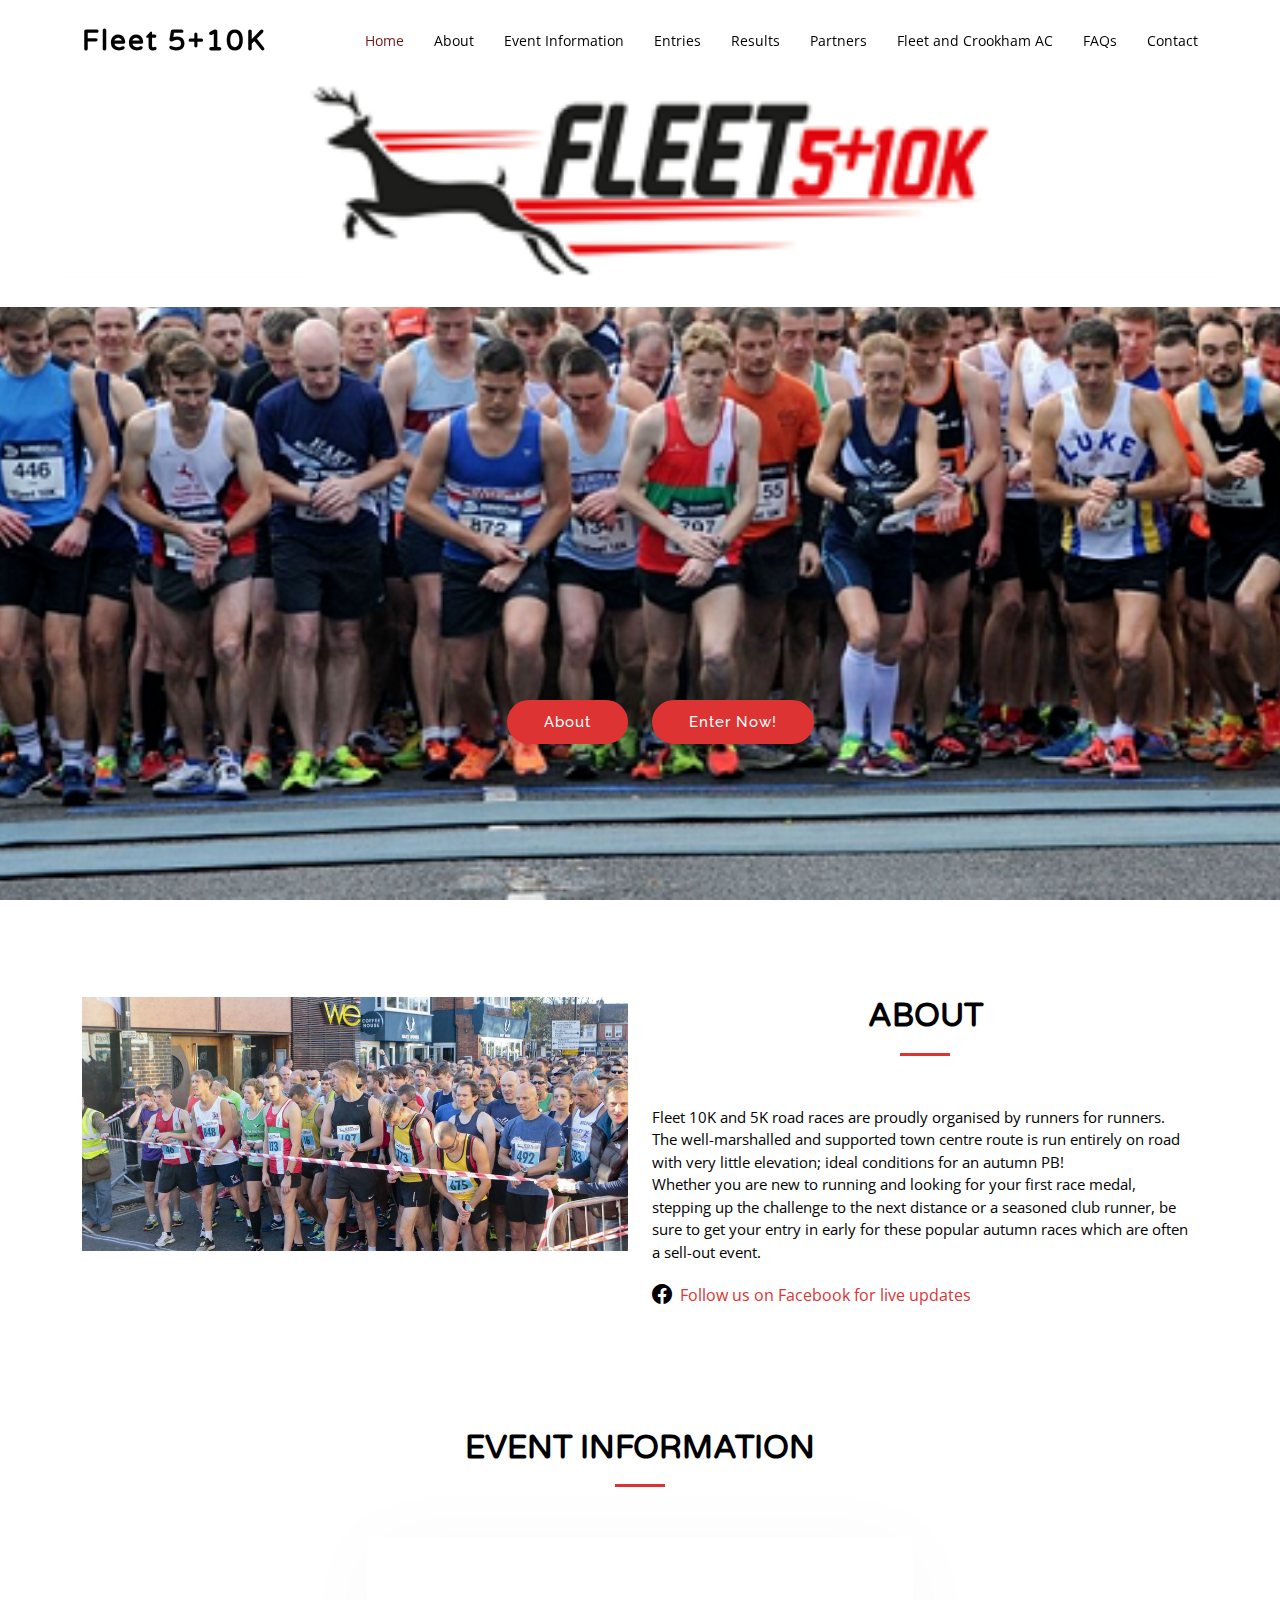
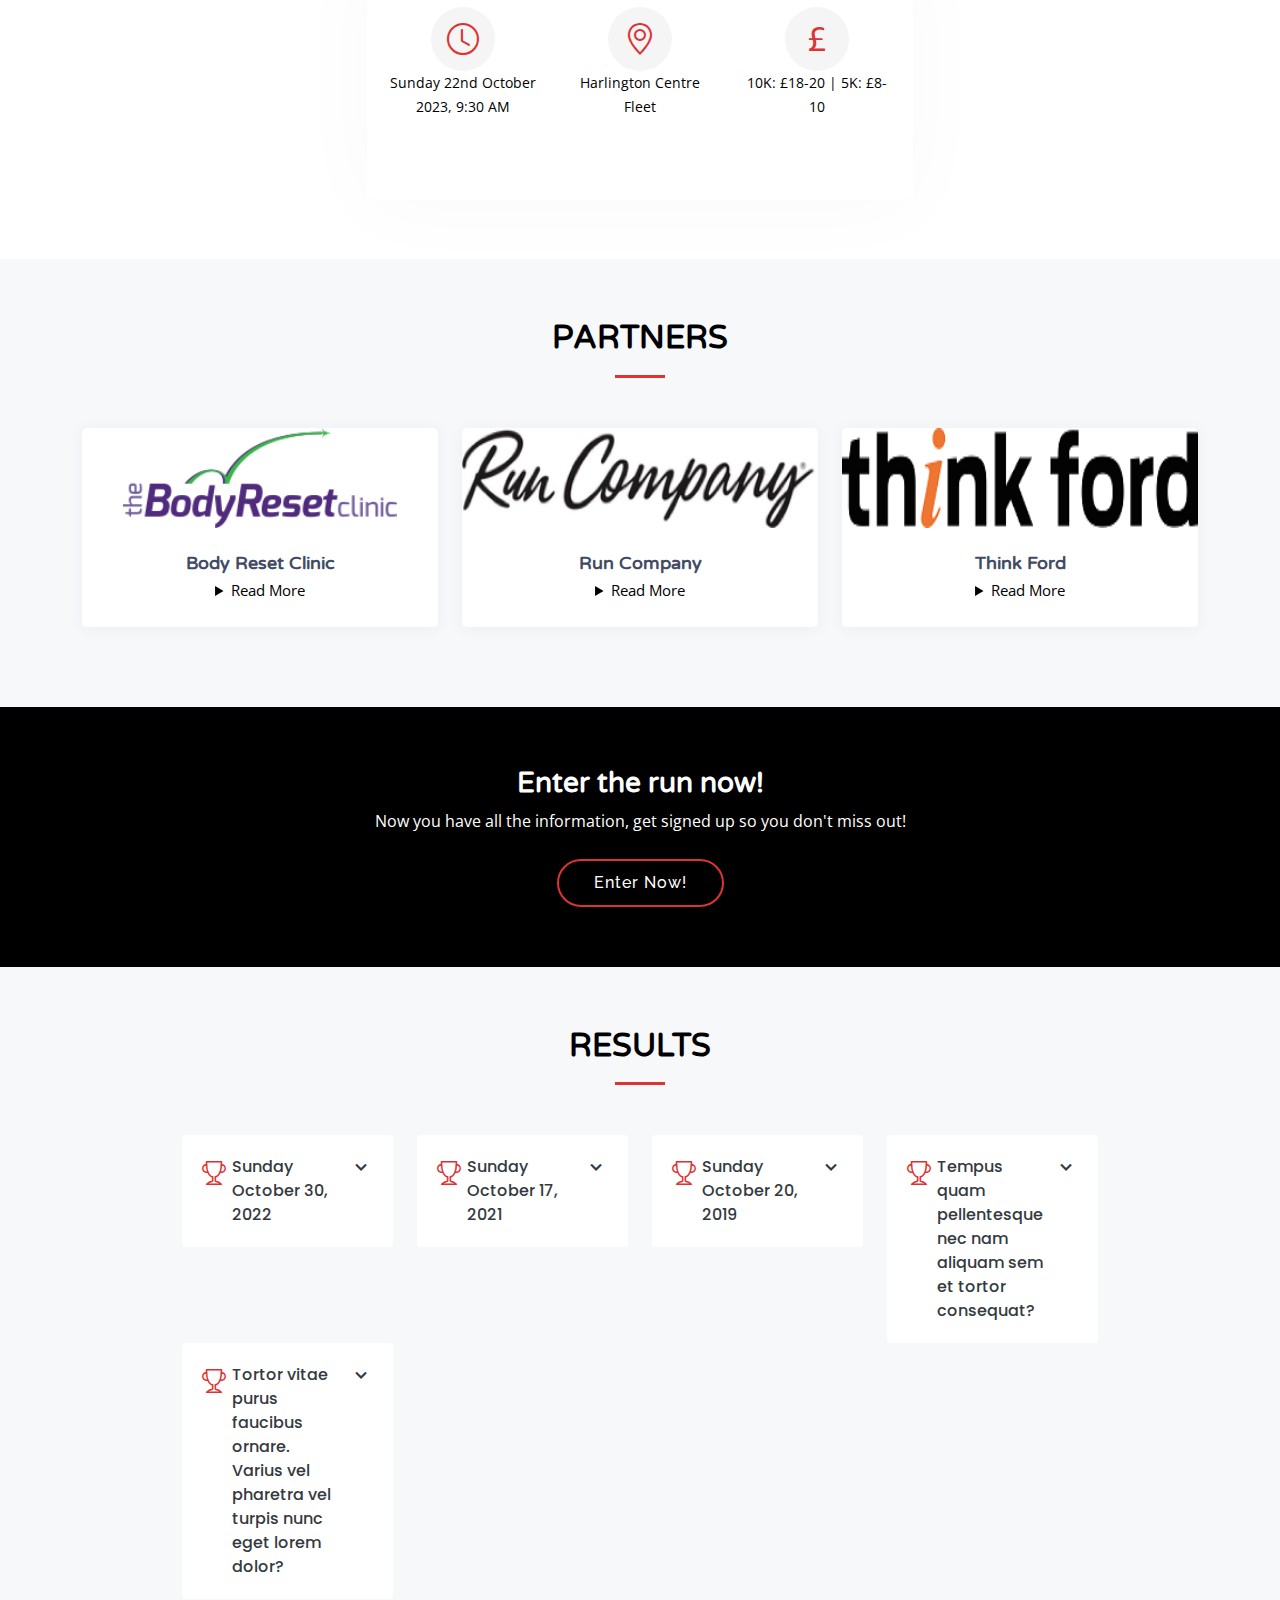
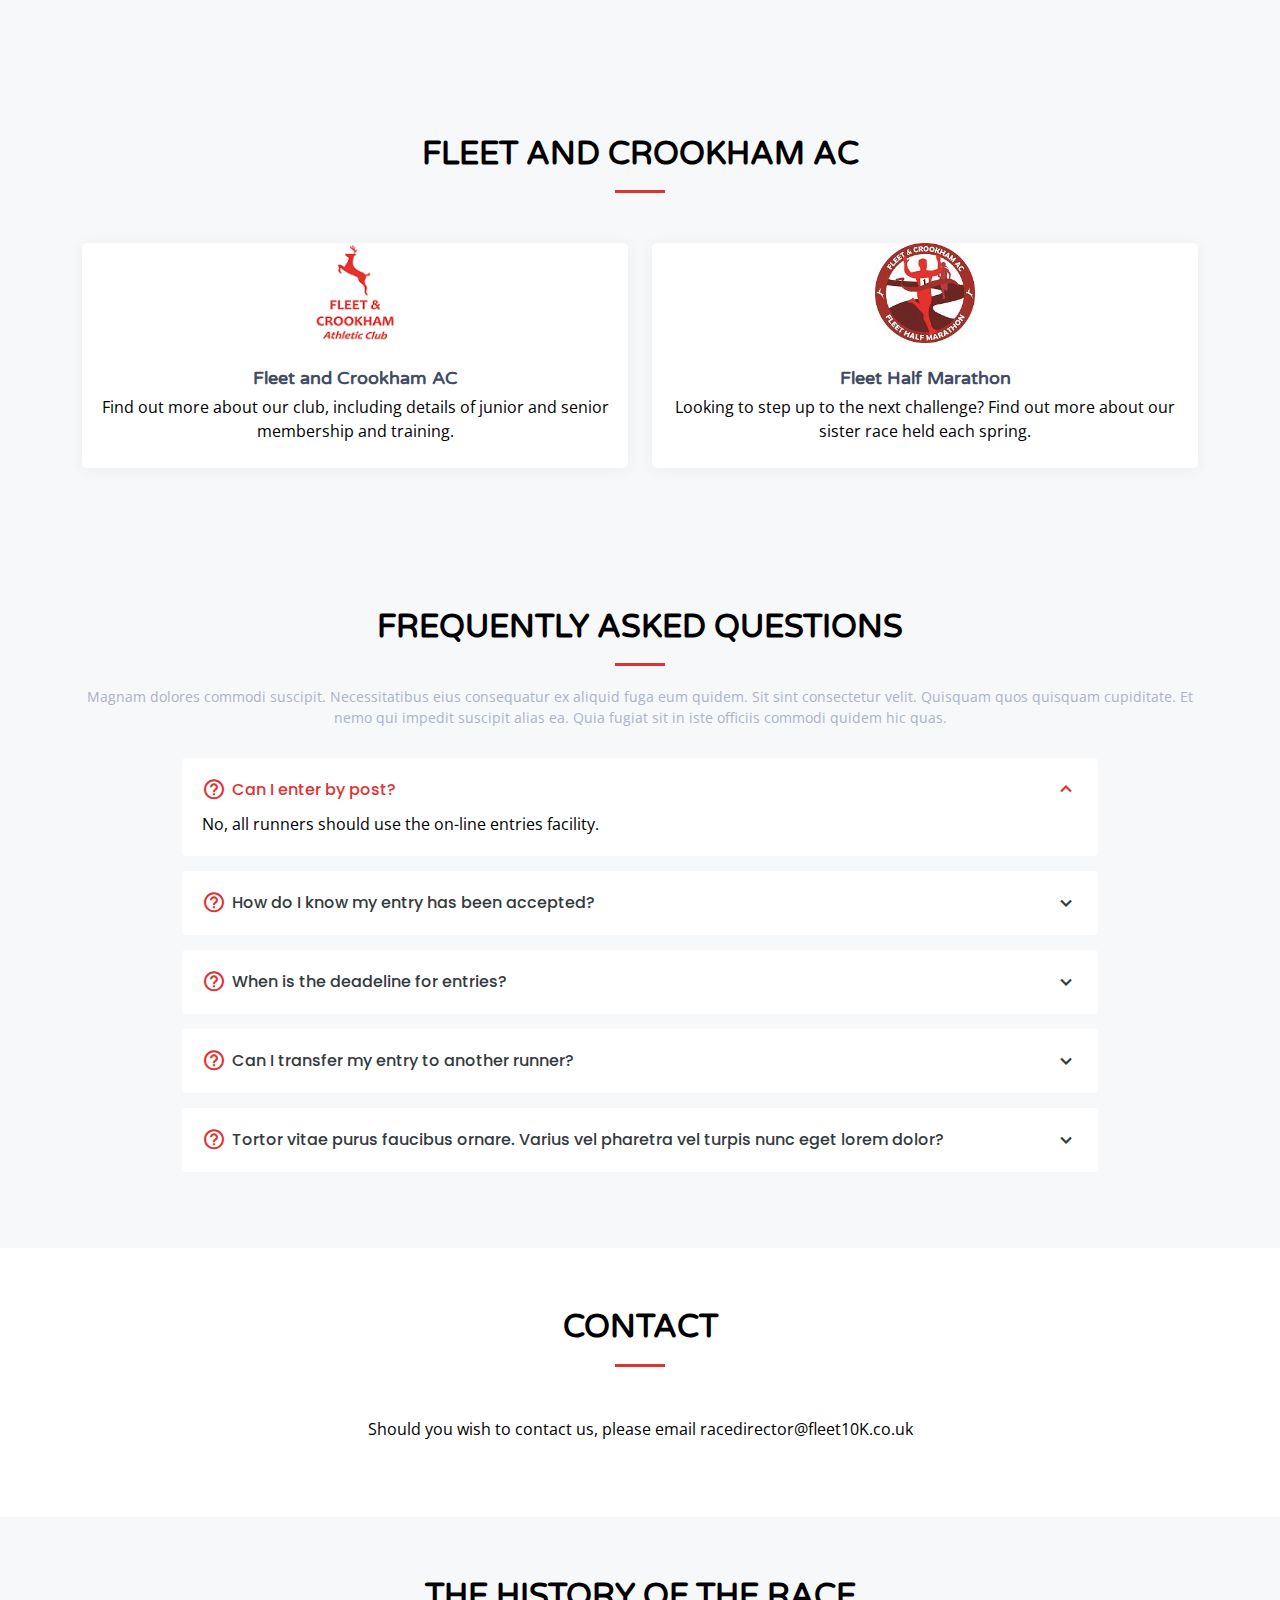
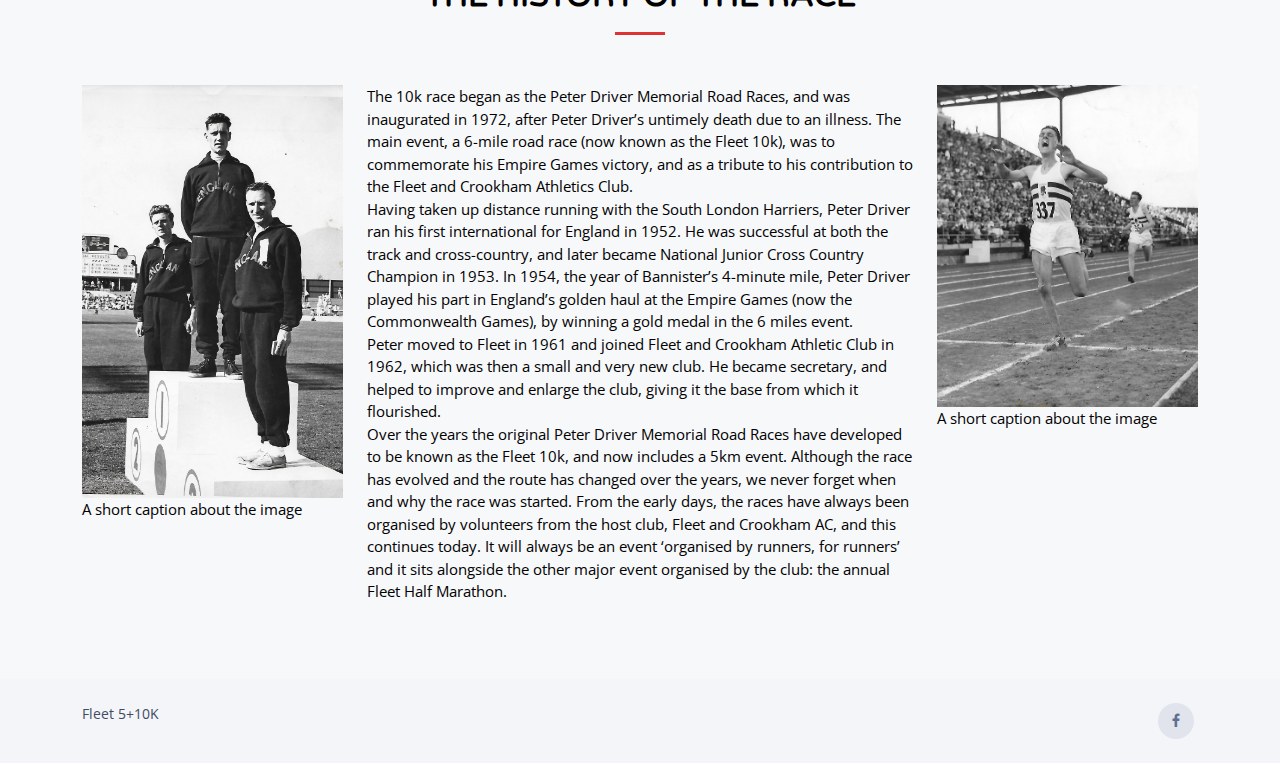
==== index.html @ 3f4ae95a "Update to history" ====
<!DOCTYPE html>
<html lang="en">

<head>
  <meta charset="utf-8">
  <meta content="width=device-width, initial-scale=1.0" name="viewport">

  <title>Fleet 5 & 10k</title>
  <meta content="" name="description">
  <meta content="" name="keywords">

  <!-- Favicons -->
  <link href="assets/img/favicon.png" rel="icon">
  <link href="assets/img/apple-touch-icon.png" rel="apple-touch-icon">

  <!-- Google Fonts -->
  <link href="https://fonts.googleapis.com/css?family=Open+Sans:300,300i,400,400i,600,600i,700,700i|Raleway:300,300i,400,400i,500,500i,600,600i,700,700i|Poppins:300,300i,400,400i,500,500i,600,600i,700,700i" rel="stylesheet">
  <link rel="preconnect" href="https://fonts.gstatic.com" crossorigin>
  <link href="https://fonts.googleapis.com/css2?family=Varela+Round&display=swap" rel="stylesheet">

  <!-- Vendor CSS Files -->
  <link href="assets/vendor/bootstrap/css/bootstrap.min.css" rel="stylesheet">
  <link href="assets/vendor/bootstrap-icons/bootstrap-icons.css" rel="stylesheet">
  <link href="assets/vendor/boxicons/css/boxicons.min.css" rel="stylesheet">
  <link href="assets/vendor/glightbox/css/glightbox.min.css" rel="stylesheet">
  <link href="assets/vendor/swiper/swiper-bundle.min.css" rel="stylesheet">

  <!-- Template Main CSS File -->
  <link href="assets/css/style.css" rel="stylesheet">

  <!-- =======================================================
  * Template Name: Baker
  * Updated: Mar 10 2023 with Bootstrap v5.2.3
  * Template URL: https://bootstrapmade.com/baker-free-onepage-bootstrap-theme/
  * Author: BootstrapMade.com
  * License: https://bootstrapmade.com/license/
  ======================================================== -->
</head>

<body>

  <!-- ======= Header ======= -->
  <header id="header" class="fixed-top">
    <div class="container d-flex align-items-center justify-content-between">

      <h1 class="logo"><a href="index.html">Fleet 5+10K</a></h1>
      <!-- Uncomment below if you prefer to use an image logo -->
      <!-- <a href="index.html" class="logo"><img src="assets/img/logo.png" alt="" class="img-fluid"></a>-->

      <nav id="navbar" class="navbar">
        <ul>
          <li><a class="nav-link scrollto active" href="#heroLogo">Home</a></li>
          <li><a class="nav-link scrollto" href="#about">About</a></li>
          <li><a class="nav-link scrollto" href="#eventInfo">Event Information</a></li>
          <li><a class="nav-link scrollto" href="#cta">Entries</a></li>
          <li><a class="nav-link scrollto " href="#results">Results</a></li>
          <li><a class="nav-link scrollto" href="#sponsors">Partners</a></li>
          <li><a class="nav-link scrollto " href="#ac">Fleet and Crookham AC</a></li>
          <li><a class="nav-link scrollto" href="#faq">FAQs</a></li>
          <li><a class="nav-link scrollto" href="#contact">Contact</a></li>
        </ul>
        <i class="bi bi-list mobile-nav-toggle"></i>
      </nav><!-- .navbar -->

    </div>
  </header><!-- End Header -->

  <!-- ======= Hero Top Section ======= -->
  <div id="heroLogo" class="d-flex align-items-center justify-content-center"><img src="assets/img/logo.png"></div>
  <section id="hero" class="d-flex align-items-center justify-content-center">
    <div class="container position-relative row">
      <div class="col right">
        <button type="button" class="btn btn-get-started"><a class="scrollto" href="#about">About</a></button>
      </div>
      <div class="col left">
        <button type="button" class="btn btn-get-started">Enter Now!</button>
      </div>
    </div>
  </section><!-- End Hero -->

  <main id="main">

    <!-- ======= About Section ======= -->
    <section id="about" class="about">
      <div class="container">

        <div class="row">
          <div class="col-lg-6">
            <img src="assets/img/about.png" class="img-fluid" alt="">
          </div>
          <div class="col-lg-6 pt-4 pt-lg-0">
            <div class="section-title">
              <h2>About</h3>
            </div>
            <p>
              Fleet 10K and 5K road races are proudly organised by runners for runners.
              <br>
              The well-marshalled and supported town centre route is run entirely on road with very little elevation; ideal conditions for an autumn PB!
              <br>
              Whether you are new to running and looking for your first race medal, stepping up the challenge to the next distance or a seasoned club runner, be sure to get your entry in early for these popular autumn races which are often a sell-out event.            
            </p>                  
            <a href="https://www.facebook.com/fleet10k/?locale=en_GB"><i class="about bi bi-facebook"></i>&nbsp; Follow us on Facebook for live updates</a>
          </div>
        </div>

      </div>
    </section><!-- End About Section -->

    <!-- ======= Event Information Section ======= -->
    <section id="eventInfo" class="eventInfo">
      <div class="container">

        <div class="section-title">
          <h2>Event Information</h2>
        </div>

        <div class="row icon-row">

          <div class="col-lg-6 col-md-6 d-flex align-items-stretch" data-aos="zoom-in" data-aos-delay="100">
            <div class="icon-box iconbox-red">
              <div class="row">

                <div class="col-lg-4 info-section">
                  <div class="icon">
                    <i class="bi bi-clock"></i>
                  </div>
                  <p>Sunday 22nd October 2023, 9:30 AM</p>
                </div>

                <div class="col-lg-4 info-section">
                  <div class="icon">
                    <i class="bi bi-geo-alt"></i>
                  </div>
                  <p>Harlington Centre Fleet</p>
                </div>

                <div class="col-lg-4 info-section">
                  <div class="icon">
                    <i class="bi bi-currency-pound"></i>
                  </div>
                  <p>10K: £18-20 | 5K: £8-10</p>
                </div>

            </div>
          </div>

        </div>

      </div>
    </section><!-- End Event Information Section -->

    <!-- ======= Sponsors Section ======= -->
    <section id="sponsors" class="sponsors section-bg">
      <div class="container">

        <div class="section-title">
          <h2>Partners</h2>
        </div>

        <div class="row">

          <div class="col-lg-4 col-md-6 d-flex align-items-stretch">
            <div class="member">
              <div class="member-img">
                <img src="assets/img/sponsor1.png" class="img-fluid image" alt="">
                <div class="social">
                  <a href="https://thebodyresetclinic.co.uk/">Visit site</a>
                </div>
              </div>
              <div class="member-info">
                <h4>Body Reset Clinic</h4>
                <details>
                  <summary>Read More</summary>
                    The Body Reset Clinic which was established in 2014 is a highly respected private Physiotherapy and manual therapy practice, specialising in the management of all lifestyle and sports related injuries.
                    <br>
                    Our dedicated, highly experienced therapists are all degree qualified and place huge emphasis on identifying and treating the underlying cause of injury, helping work towards preventing reoccurrence, and getting clients back to full functional activity as quickly and safely as possible.
                    <br>
                    We take great pride in being active within the event community and love nothing more than helping and supporting those who are embarking on their own personal challenges, whether this be a new runner doing their first 5km race or a seasoned pro doing their 5th marathon! Everyone has a goal and we love helping people fulfil these.
                </details>
              </div>
            </div>
          </div>

          <div class="col-lg-4 col-md-6 d-flex align-items-stretch">
            <div class="member">
              <div class="member-img">
                <img src="assets/img/sponsor3.png" class="img-fluid" alt="">
                <div class="social">
                  <a href="https://runcompany.co.uk/">Visit site</a>
                </div>
              </div>
              <div class="member-info">
                <h4>Run Company</h4>
                <details>
                  <summary>Read More</summary>
                  Run Company is the South's number one running specialist. In store we offer expert advice and Gait Analysis to ensure all our customers are running in the correct shoes for their foot type. Being keen, motivated runners ourselves; we know how important it is to get the little things just right to achieve your goals. We understand the unique mind set of runners, no matter what kind you are. We enjoy sharing our love of running and helping you on your journey.
                </details>
              </div>
            </div>
          </div>

          <div class="col-lg-4 col-md-6 d-flex align-items-stretch">
            <div class="member">
              <div class="member-img">
                <img src="assets/img/sponsor2.png" class="img-fluid" alt="">
                <div class="social">
                  <a href="https://www.group1auto.co.uk/ford">Visit site</a>
                </div>
              </div>
              <div class="member-info">
                <h4>Think Ford</h4>
                <details>
                  <summary>Read More</summary>
                  Run Company is the South's number one running specialist. In store we offer expert advice and Gait Analysis to ensure all our customers are running in the correct shoes for their foot type. Being keen, motivated runners ourselves; we know how important it is to get the little things just right to achieve your goals. We understand the unique mind set of runners, no matter what kind you are. We enjoy sharing our love of running and helping you on your journey.
                  <br>
                  Our network of Think Ford dealerships have been supporting motorists in Berkshire, Hampshire and Surrey for many years now. We are your friendly, respected and knowledgeable supplier of new and approved used cars, vans, parts and service at six different locations.
                  <br>
                  At Think Ford, our focus is always on you. We aim to make sure that you leave completely satisfied, regardless of your reason for visiting us. Most of our team members have at leave five years of experience in the motoring industry, with some proudly claiming decades of dedicated service. We are all passionate about Ford and are honoured to represent the brand.
                  <br>
                  For as long as you own a Ford, you are a member of the caring and dedicated Think Ford family. We will look after you and your Ford with extensive aftersales support. Come to us for competitively-priced maintenance, finance, insurance and warranty packages, and a fair price for part-exchange on your current vehicle.
                </details>
              </div>
            </div>
          </div>

        </div>

      </div>
    </section><!-- End sponsors Section -->

    <!-- ======= Cta Section ======= -->
    <section id="cta" class="cta">
      <div class="container">

        <div class="text-center">
          <h3>Enter the run now!</h3>
          <p>Now you have all the information, get signed up so you don't miss out!</p>
          <a class="cta-btn" href="#">Enter Now!</a>
        </div>

      </div>
    </section><!-- End Cta Section -->

    <!-- ======= Results Section ======= -->
    <section id="results" class="faq section-bg">
      <div class="container">

        <div class="section-title">
          <h2>Results</h2>
        </div>

        <div class="faq-list">
          <ul>
            <div class="row">
              <div class="col-sm-3">
                <li data-aos="fade-up">
                  <i class="bi bi-trophy icon-help"></i> <a data-bs-toggle="collapse" class="collapsed" data-bs-target="#faq-list-1">Sunday October 30, 2022<i class="bx bx-chevron-down icon-show"></i><i class="bx bx-chevron-up icon-close"></i></a>
                  <div id="faq-list-1" class="collapse" data-bs-parent=".faq-list">
                    <p>
                      <a href="">Fleet 10K</a>
                      <a href="">Fleet 5K</a>
                    </p>                  
                  </div>
                </li>  
              </div>
  
              <div class="col-sm-3">
                <li data-aos="fade-up" data-aos-delay="100">
                  <i class="bi bi-trophy icon-help"></i> <a data-bs-toggle="collapse" data-bs-target="#faq-list-2" class="collapsed">Sunday October 17, 2021<i class="bx bx-chevron-down icon-show"></i><i class="bx bx-chevron-up icon-close"></i></a>
                  <div id="faq-list-2" class="collapse" data-bs-parent=".faq-list">
                    <p>
                      Dolor sit amet consectetur adipiscing elit pellentesque habitant morbi. Id interdum velit laoreet id donec ultrices. Fringilla phasellus faucibus scelerisque eleifend donec pretium. Est pellentesque elit ullamcorper dignissim. Mauris ultrices eros in cursus turpis massa tincidunt dui.
                    </p>
                  </div>
                </li>
              </div>
  
              <div class="col-sm-3">
                <li data-aos="fade-up" data-aos-delay="200">
                  <i class="bi bi-trophy icon-help"></i> <a data-bs-toggle="collapse" data-bs-target="#faq-list-3" class="collapsed">Sunday October 20, 2019<i class="bx bx-chevron-down icon-show"></i><i class="bx bx-chevron-up icon-close"></i></a>
                  <div id="faq-list-3" class="collapse" data-bs-parent=".faq-list">
                    <p>
                      Eleifend mi in nulla posuere sollicitudin aliquam ultrices sagittis orci. Faucibus pulvinar elementum integer enim. Sem nulla pharetra diam sit amet nisl suscipit. Rutrum tellus pellentesque eu tincidunt. Lectus urna duis convallis convallis tellus. Urna molestie at elementum eu facilisis sed odio morbi quis
                    </p>
                  </div>
                </li>
              </div>
  
              <div class="col-sm-3">
                <li data-aos="fade-up" data-aos-delay="300">
                  <i class="bi bi-trophy icon-help"></i> <a data-bs-toggle="collapse" data-bs-target="#faq-list-4" class="collapsed">Tempus quam pellentesque nec nam aliquam sem et tortor consequat? <i class="bx bx-chevron-down icon-show"></i><i class="bx bx-chevron-up icon-close"></i></a>
                  <div id="faq-list-4" class="collapse" data-bs-parent=".faq-list">
                    <p>
                      Molestie a iaculis at erat pellentesque adipiscing commodo. Dignissim suspendisse in est ante in. Nunc vel risus commodo viverra maecenas accumsan. Sit amet nisl suscipit adipiscing bibendum est. Purus gravida quis blandit turpis cursus in.
                    </p>
                  </div>
                </li>
              </div>
  
              <div class="col-sm-3">
                <li data-aos="fade-up" data-aos-delay="400">
                  <i class="bi bi-trophy icon-help"></i> <a data-bs-toggle="collapse" data-bs-target="#faq-list-5" class="collapsed">Tortor vitae purus faucibus ornare. Varius vel pharetra vel turpis nunc eget lorem dolor? <i class="bx bx-chevron-down icon-show"></i><i class="bx bx-chevron-up icon-close"></i></a>
                  <div id="faq-list-5" class="collapse" data-bs-parent=".faq-list">
                    <p>
                      Laoreet sit amet cursus sit amet dictum sit amet justo. Mauris vitae ultricies leo integer malesuada nunc vel. Tincidunt eget nullam non nisi est sit amet. Turpis nunc eget lorem dolor sed. Ut venenatis tellus in metus vulputate eu scelerisque.
                    </p>
                  </div>
                </li>
              </div>
            </div>



          </ul>
        </div>


      </div>
    </section><!-- End Frequently Asked Questions Section -->

    <!-- ======= Fleet and Crookham AC Section ======= -->
    <section id="ac" class="sponsors section-bg">
      <div class="container">

        <div class="section-title">
          <h2>Fleet and Crookham AC</h2>
        </div>

        <div class="row">

          <div class="col-lg-6 col-md-6 d-flex align-items-stretch">
            <div class="member">
              <div class="member-img">
                <img src="assets/img/ACimage.png" class="img-fluid" alt="">
                <div class="social">
                  <a href="https://fleetandcrookhamac.club/">Visit site</a>
                </div>
              </div>
              <div class="member-info">
                <h4>Fleet and Crookham AC</h4>
                <span>Find out more about our club, including details of junior and senior membership and training.</span>
              </div>
            </div>
          </div>

          <div class="col-lg-6 col-md-6 d-flex align-items-stretch">
            <div class="member">
              <div class="member-img">
                <img src="assets/img/FleetHalfMarathon.jpeg" class="img-fluid" alt="">
                <div class="social">
                  <a href="https://fleethalfmarathon.com/">Visit site</a>
                </div>
              </div>
              <div class="member-info">
                <h4>Fleet Half Marathon</h4>
                <span>Looking to step up to the next challenge? Find out more about our sister race held each spring.</span>
              </div>
            </div>
          </div>

        </div>

      </div>
    </section><!-- End sponsors Section -->

    <!-- ======= Frequently Asked Questions Section ======= -->
    <section id="faq" class="faq section-bg">
      <div class="container">

        <div class="section-title">
          <h2>Frequently Asked Questions</h2>
          <p>Magnam dolores commodi suscipit. Necessitatibus eius consequatur ex aliquid fuga eum quidem. Sit sint consectetur velit. Quisquam quos quisquam cupiditate. Et nemo qui impedit suscipit alias ea. Quia fugiat sit in iste officiis commodi quidem hic quas.</p>
        </div>

        <div class="faq-list">
          <ul>
            <li data-aos="fade-up">
              <i class="bx bx-help-circle icon-help"></i> <a data-bs-toggle="collapse" class="collapse" data-bs-target="#faq-list-1">Can I enter by post?<i class="bx bx-chevron-down icon-show"></i><i class="bx bx-chevron-up icon-close"></i></a>
              <div id="faq-list-1" class="collapse show" data-bs-parent=".faq-list">
                <p>
                  No, all runners should use the on-line entries facility.
                </p>
              </div>
            </li>

            <li data-aos="fade-up" data-aos-delay="100">
              <i class="bx bx-help-circle icon-help"></i> <a data-bs-toggle="collapse" data-bs-target="#faq-list-2" class="collapsed">How do I know my entry has been accepted? <i class="bx bx-chevron-down icon-show"></i><i class="bx bx-chevron-up icon-close"></i></a>
              <div id="faq-list-2" class="collapse" data-bs-parent=".faq-list">
                <p>
                  If you have entered on-line and have received a confirmation email from Run Britain then your entry is secure.
                </p>
              </div>
            </li>

            <li data-aos="fade-up" data-aos-delay="200">
              <i class="bx bx-help-circle icon-help"></i> <a data-bs-toggle="collapse" data-bs-target="#faq-list-3" class="collapsed">When is the deadeline for entries? <i class="bx bx-chevron-down icon-show"></i><i class="bx bx-chevron-up icon-close"></i></a>
              <div id="faq-list-3" class="collapse" data-bs-parent=".faq-list">
                <p>
                  Entries are accepted up to [date] or when the entry limit has been reached. Unfortunately, we cannot accept late entries or entries on the day. We do not operate a waiting/reserve list once the entry limit has been reached.
                </p>
              </div>
            </li>

            <li data-aos="fade-up" data-aos-delay="300">
              <i class="bx bx-help-circle icon-help"></i> <a data-bs-toggle="collapse" data-bs-target="#faq-list-4" class="collapsed">Can I transfer my entry to another runner? <i class="bx bx-chevron-down icon-show"></i><i class="bx bx-chevron-up icon-close"></i></a>
              <div id="faq-list-4" class="collapse" data-bs-parent=".faq-list">
                <p>
                  If you wish to transfer your entry to another runner please contact racedirector@fleet10K.co.uk with your details and the details of the person you wish to transfer the entry to. The race organisers will not take any part in the payment between runners for transferred entries. No charge is made by the organisers to transfer an entry.
                  <br>
                  Entries cannot be transferred after [date].                </p>
              </div>
            </li>

            <li data-aos="fade-up" data-aos-delay="400">
              <i class="bx bx-help-circle icon-help"></i> <a data-bs-toggle="collapse" data-bs-target="#faq-list-5" class="collapsed">Tortor vitae purus faucibus ornare. Varius vel pharetra vel turpis nunc eget lorem dolor? <i class="bx bx-chevron-down icon-show"></i><i class="bx bx-chevron-up icon-close"></i></a>
              <div id="faq-list-5" class="collapse" data-bs-parent=".faq-list">
                <p>
                  Laoreet sit amet cursus sit amet dictum sit amet justo. Mauris vitae ultricies leo integer malesuada nunc vel. Tincidunt eget nullam non nisi est sit amet. Turpis nunc eget lorem dolor sed. Ut venenatis tellus in metus vulputate eu scelerisque.
                </p>
              </div>
            </li>

          </ul>
        </div>

      </div>
    </section><!-- End Frequently Asked Questions Section -->

     <!-- ======= Clients Section ======= -->
    <!--<section id="clients" class="clients section-bg"> NOT USING
      <div class="container">

        <div class="row">

          <div class="col-lg-2 col-md-4 col-6 d-flex align-items-center justify-content-center">
            <img src="assets/img/clients/client-1.png" class="img-fluid" alt="">
          </div>

          <div class="col-lg-2 col-md-4 col-6 d-flex align-items-center justify-content-center">
            <img src="assets/img/clients/client-2.png" class="img-fluid" alt="">
          </div>

          <div class="col-lg-2 col-md-4 col-6 d-flex align-items-center justify-content-center">
            <img src="assets/img/clients/client-3.png" class="img-fluid" alt="">
          </div>

          <div class="col-lg-2 col-md-4 col-6 d-flex align-items-center justify-content-center">
            <img src="assets/img/clients/client-4.png" class="img-fluid" alt="">
          </div>

          <div class="col-lg-2 col-md-4 col-6 d-flex align-items-center justify-content-center">
            <img src="assets/img/clients/client-5.png" class="img-fluid" alt="">
          </div>

          <div class="col-lg-2 col-md-4 col-6 d-flex align-items-center justify-content-center">
            <img src="assets/img/clients/client-6.png" class="img-fluid" alt="">
          </div>

        </div>

      </div>
    </section>--><!-- End Clients Section -->
  
    <!-- ======= Counts Section ======= -->
    <!--<section id="counts" class="counts section-bg"> NOT USING
    
    <!-======= Contact Section ======= -->
    <section id="contact" class="contact">
      <div class="container">

        <div class="section-title">
          <h2>Contact</h2>
        </div>
        <p class="text-center">Should you wish to contact us, please email racedirector@fleet10K.co.uk </p>


        <!--<div class="row"> CONTACT SECTIONS AND FORM NOT USING

          <div class="col-lg-6">

            <div class="row">
              <div class="col-md-12">
                <div class="info-box">
                  <i class="bx bx-map"></i>
                  <h3>Our Address</h3>
                  <p>A108 Adam Street, New York, NY 535022</p>
                </div>
              </div>
              <div class="col-md-6">
                <div class="info-box mt-4">
                  <i class="bx bx-envelope"></i>
                  <h3>Email Us</h3>
                  <p>info@example.com<br>contact@example.com</p>
                </div>
              </div>
              <div class="col-md-6">
                <div class="info-box mt-4">
                  <i class="bx bx-phone-call"></i>
                  <h3>Call Us</h3>
                  <p>+1 5589 55488 55<br>+1 6678 254445 41</p>
                </div>
              </div>
            </div>

          </div>

          <div class="col-lg-6">
            <form action="forms/contact.php" method="post" role="form" class="php-email-form">
              <div class="row">
                <div class="col-md-6 form-group">
                  <input type="text" name="name" class="form-control" id="name" placeholder="Your Name" required>
                </div>
                <div class="col-md-6 form-group mt-3 mt-md-0">
                  <input type="email" class="form-control" name="email" id="email" placeholder="Your Email" required>
                </div>
              </div>
              <div class="form-group mt-3">
                <input type="text" class="form-control" name="subject" id="subject" placeholder="Subject" required>
              </div>
              <div class="form-group mt-3">
                <textarea class="form-control" name="message" rows="5" placeholder="Message" required></textarea>
              </div>
              <div class="my-3">
                <div class="loading">Loading</div>
                <div class="error-message"></div>
                <div class="sent-message">Your message has been sent. Thank you!</div>
              </div>
              <div class="text-center"><button type="submit">Send Message</button></div>
            </form>
          </div>

        </div>-->

      </div>
    </section><!-- End Contact Section -->

    <!-- ======= About Section ======= -->
    <section id="about" class="about section-bg">
      <div class="container">
        <div class="section-title">
          <h2>The History of the Race</h3>
        </div>
        <div class="row">
          <div class="col-lg-3">
            <img src="assets/img/three-on-a-podium.png" class="img-fluid" alt="">
            <p>A short caption about the image</p>
          </div>
          <div class="col-lg-6 pt-4 pt-lg-0">
            <p>
              The 10k race began as the Peter Driver Memorial Road Races, and was inaugurated in 1972, after Peter Driver’s untimely death due to an illness. The main event, a 6-mile road race (now known as the Fleet 10k), was to commemorate his Empire Games victory, and as a tribute to his contribution to the Fleet and Crookham Athletics Club.
              <br>
              Having taken up distance running with the South London Harriers, Peter Driver ran his first international for England in 1952. He was successful at both the track and cross-country, and later became National Junior Cross Country Champion in 1953. In 1954, the year of Bannister’s 4-minute mile, Peter Driver played his part in England’s golden haul at the Empire Games (now the Commonwealth Games), by winning a gold medal in the 6 miles event. 
              <br>
              Peter moved to Fleet in 1961 and joined Fleet and Crookham Athletic Club in 1962, which was then a small and very new club. He became secretary, and helped to improve and enlarge the club, giving it the base from which it flourished.
              <br>
              Over the years the original Peter Driver Memorial Road Races have developed to be known as the Fleet 10k, and now includes a 5km event. Although the race has evolved and the route has changed over the years, we never forget when and why the race was started. From the early days, the races have always been organised by volunteers from the host club, Fleet and Crookham AC, and this continues today. It will always be an event ‘organised by runners, for runners’ and it sits alongside the other major event organised by the club: the annual Fleet Half Marathon.
            </p>              
          </div>
          <div class="col-lg-3">
            <img src="assets/img/peter-driver.png" class="img-fluid" alt="">
            <p>A short caption about the image</p>
          </div>
        </div>

      </div>
    </section><!-- End About Section -->
    

  </main><!-- End #main -->

  <!-- ======= Footer ======= -->
  <footer id="footer">

    <div class="container d-md-flex py-4">

      <div class="me-md-auto text-center text-md-start">
        <div class="copyright">
          Fleet 5+10K
        </div>
        
      </div>
      <div class="social-links text-center text-md-right pt-3 pt-md-0">
        <a href="https://www.facebook.com/fleet10k/?locale=en_GB" class="facebook"><i class="bx bxl-facebook"></i></a>
      </div>
    </div>
  </footer><!-- End Footer -->

  <a href="#" class="back-to-top d-flex align-items-center justify-content-center"><i class="bi bi-arrow-up-short"></i></a>

  <!-- Vendor JS Files -->
  <script src="assets/vendor/purecounter/purecounter_vanilla.js"></script>
  <script src="assets/vendor/bootstrap/js/bootstrap.bundle.min.js"></script>
  <script src="assets/vendor/glightbox/js/glightbox.min.js"></script>
  <script src="assets/vendor/isotope-layout/isotope.pkgd.min.js"></script>
  <script src="assets/vendor/swiper/swiper-bundle.min.js"></script>
  <script src="assets/vendor/php-email-form/validate.js"></script>

  <!-- Template Main JS File -->
  <script src="assets/js/main.js"></script>

</body>

</html>
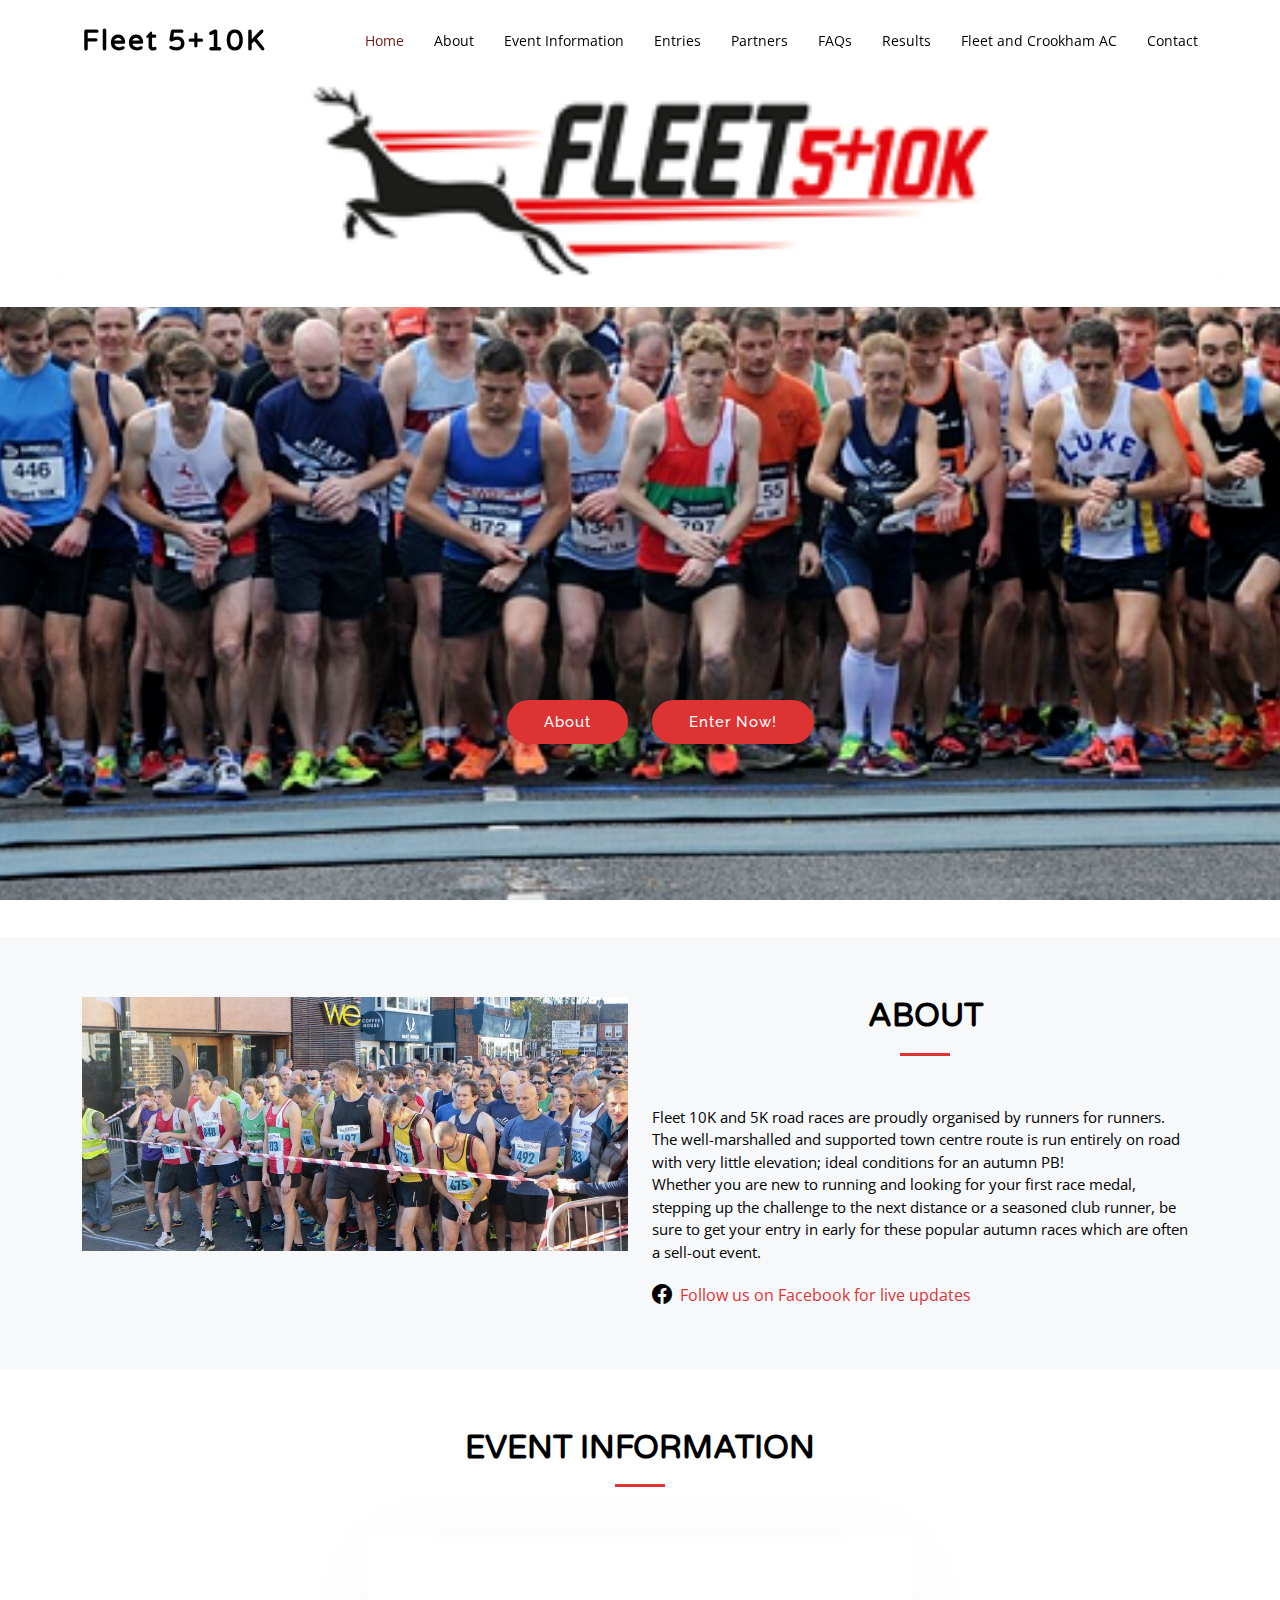
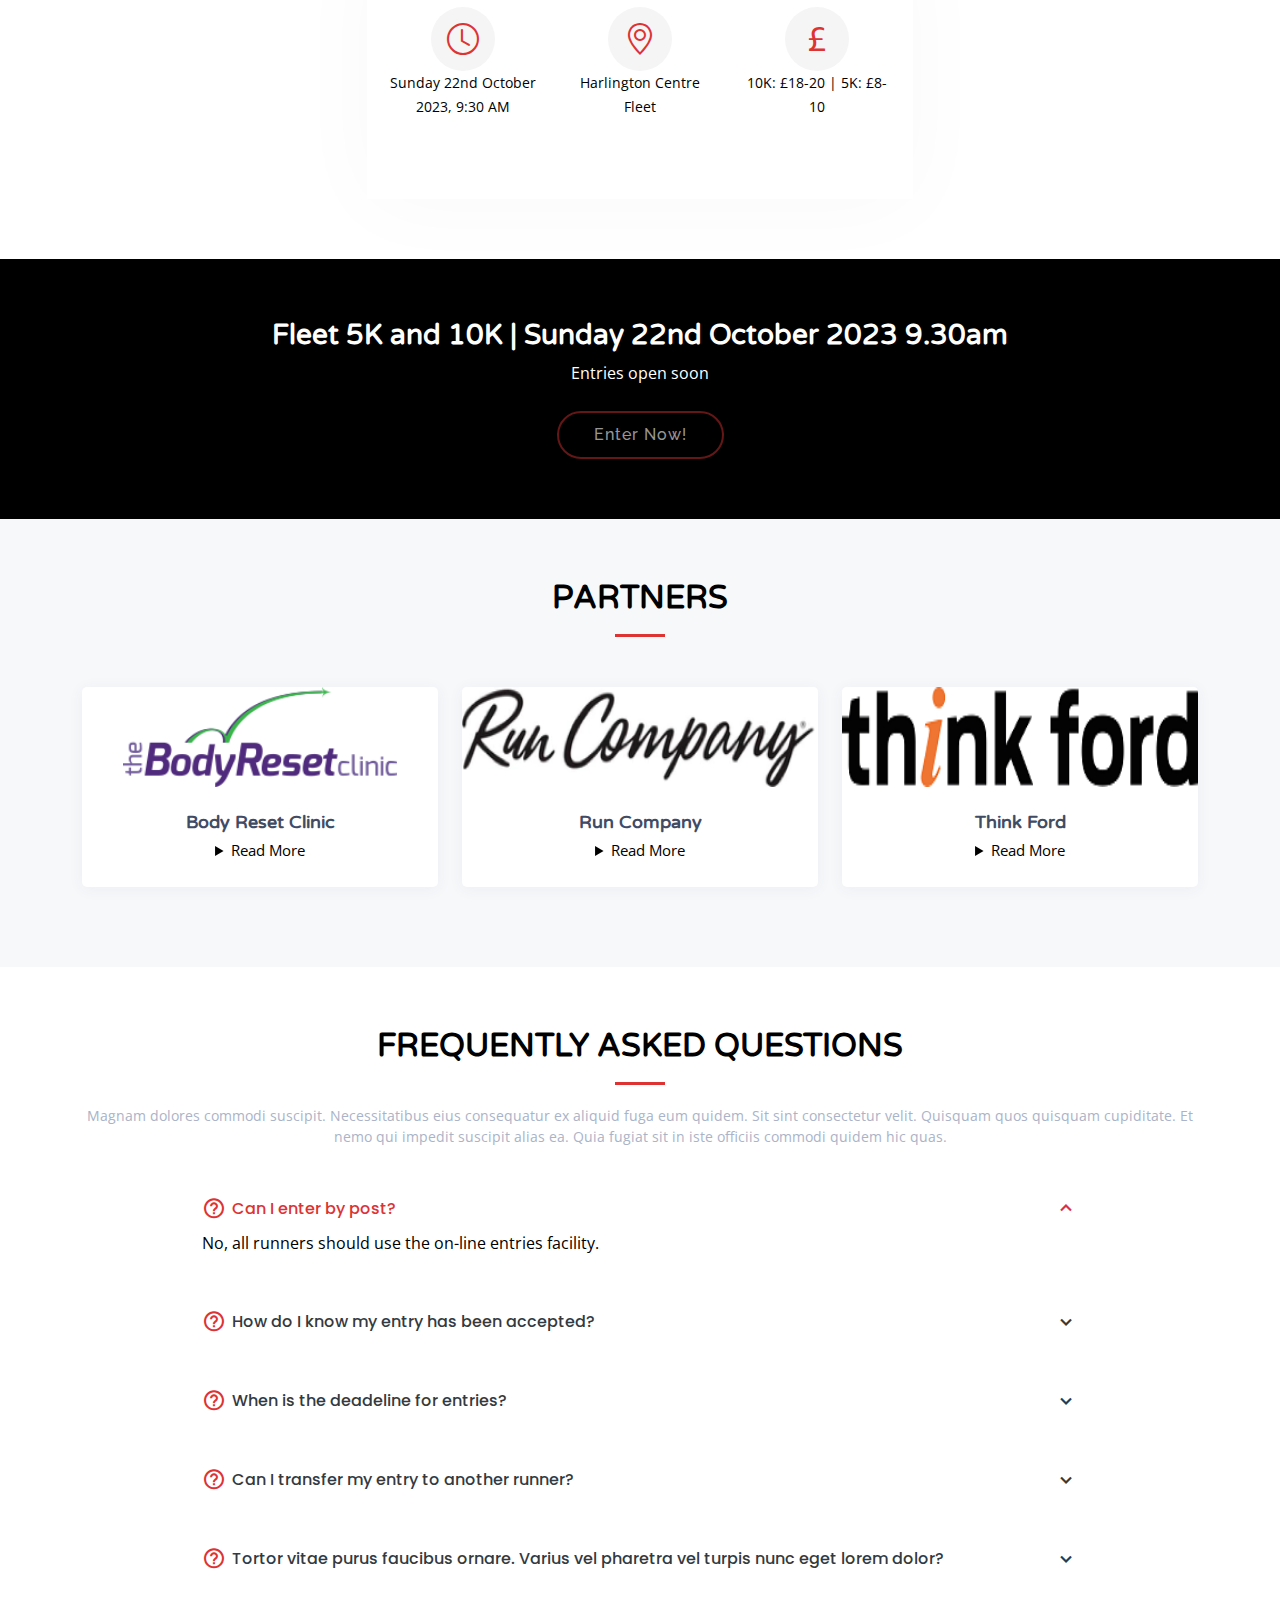
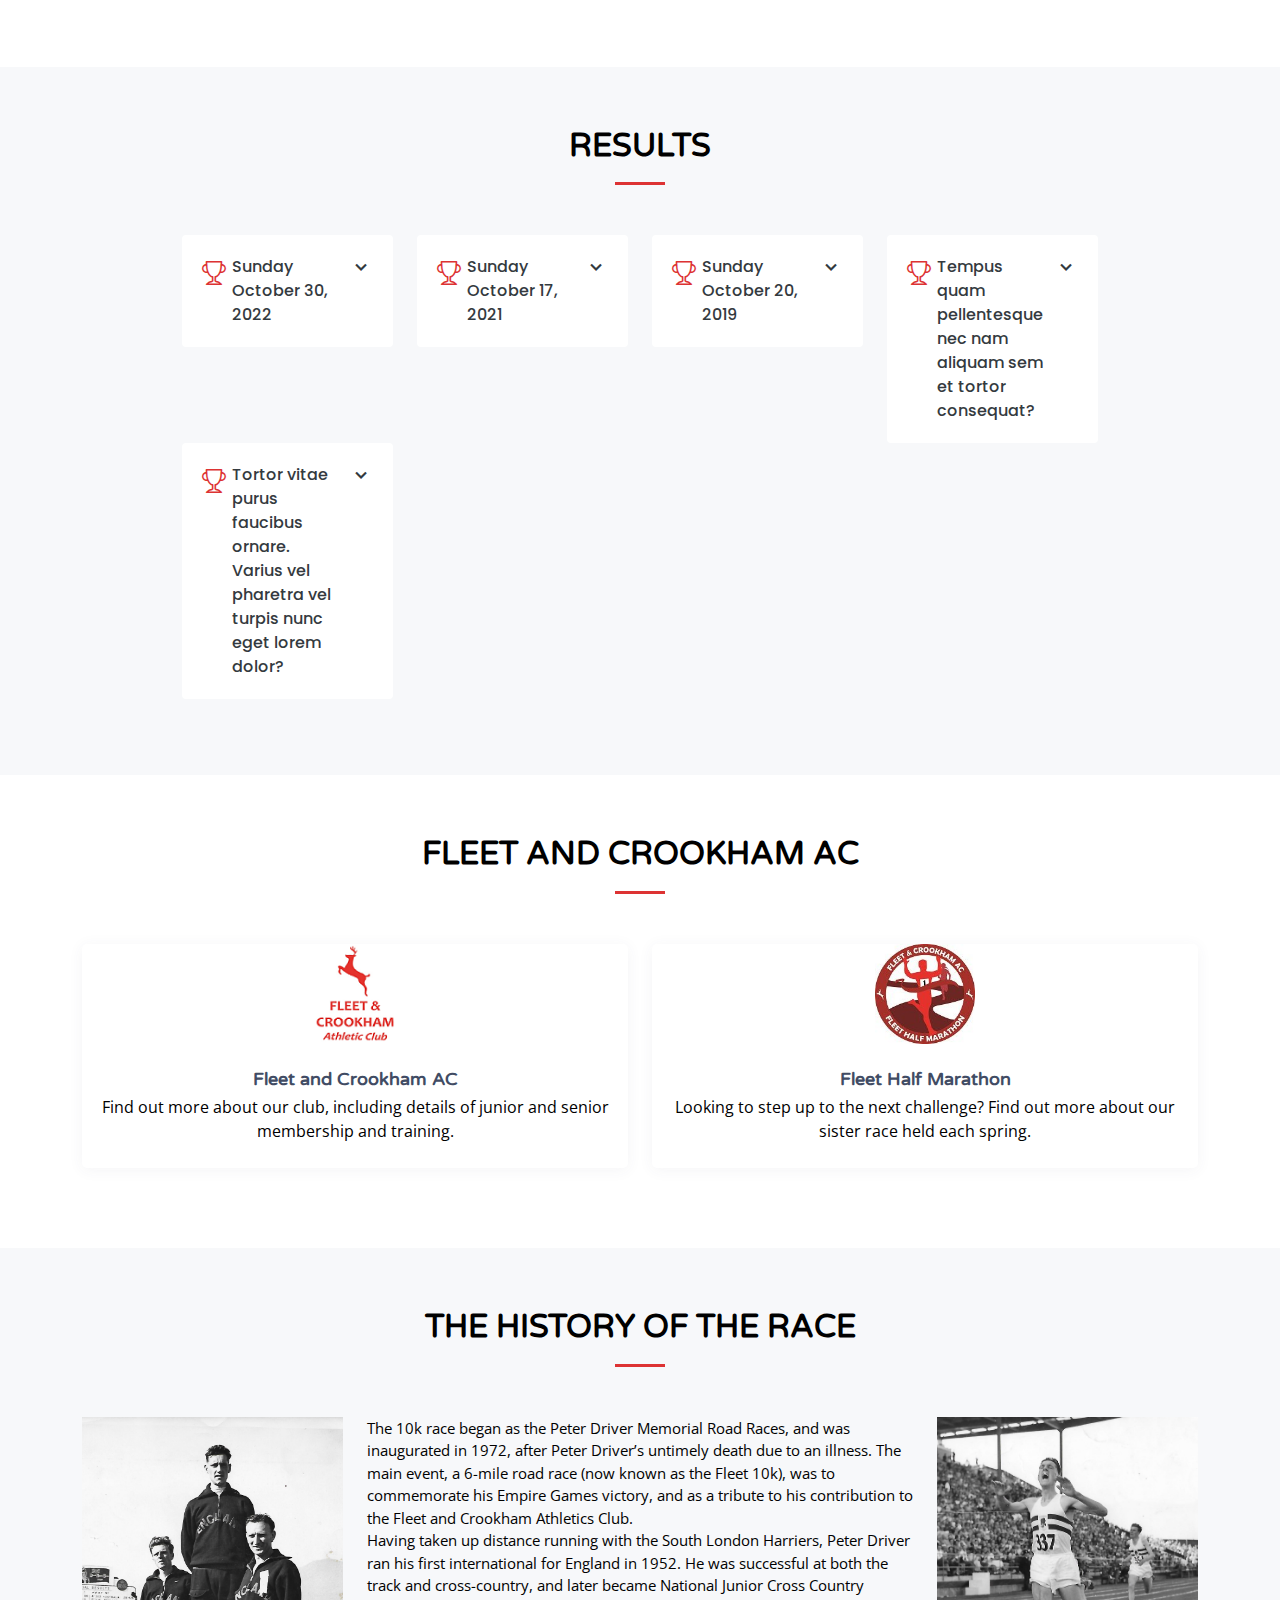
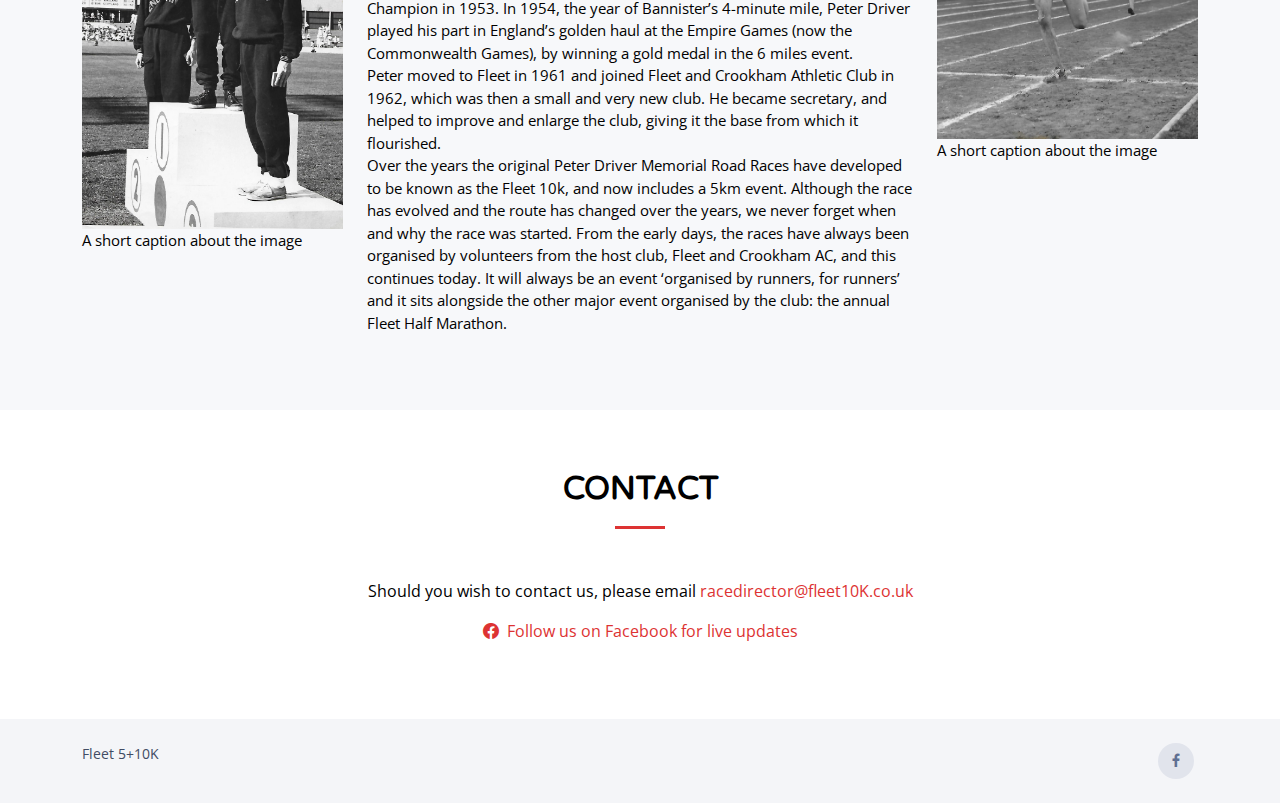
==== commit 05ee72f8: "Update index.html" ====
--- a/index.html
+++ b/index.html
@@ -53,14 +53,15 @@
           <li><a class="nav-link scrollto" href="#about">About</a></li>
           <li><a class="nav-link scrollto" href="#eventInfo">Event Information</a></li>
           <li><a class="nav-link scrollto" href="#cta">Entries</a></li>
+          <li><a class="nav-link scrollto" href="#sponsors">Partners</a></li>
+          <li><a class="nav-link scrollto" href="#faq">FAQs</a></li>
           <li><a class="nav-link scrollto " href="#results">Results</a></li>
-          <li><a class="nav-link scrollto" href="#sponsors">Partners</a></li>
           <li><a class="nav-link scrollto " href="#ac">Fleet and Crookham AC</a></li>
-          <li><a class="nav-link scrollto" href="#faq">FAQs</a></li>
           <li><a class="nav-link scrollto" href="#contact">Contact</a></li>
         </ul>
         <i class="bi bi-list mobile-nav-toggle"></i>
-      </nav><!-- .navbar -->
+      </nav><!-- .navbar -->   
+
 
     </div>
   </header><!-- End Header -->
@@ -81,7 +82,7 @@
   <main id="main">
 
     <!-- ======= About Section ======= -->
-    <section id="about" class="about">
+    <section id="about" class="about section-bg">
       <div class="container">
 
         <div class="row">
@@ -148,6 +149,19 @@
 
       </div>
     </section><!-- End Event Information Section -->
+
+    <!-- ======= Cta Section ======= -->
+    <section id="cta" class="cta">
+      <div class="container">
+
+        <div class="text-center">
+          <h3>Fleet 5K and 10K | Sunday 22nd October 2023 9.30am</h3>
+          <p>Entries open soon</p>
+          <a class="cta-btn" href="#">Enter Now!</a>
+        </div>
+
+      </div>
+    </section><!-- End Cta Section -->
 
     <!-- ======= Sponsors Section ======= -->
     <section id="sponsors" class="sponsors section-bg">
@@ -228,18 +242,68 @@
       </div>
     </section><!-- End sponsors Section -->
 
-    <!-- ======= Cta Section ======= -->
-    <section id="cta" class="cta">
-      <div class="container">
-
-        <div class="text-center">
-          <h3>Enter the run now!</h3>
-          <p>Now you have all the information, get signed up so you don't miss out!</p>
-          <a class="cta-btn" href="#">Enter Now!</a>
-        </div>
-
-      </div>
-    </section><!-- End Cta Section -->
+    <!-- ======= Frequently Asked Questions Section ======= -->
+    <section id="faq" class="faq">
+      <div class="container">
+
+        <div class="section-title">
+          <h2>Frequently Asked Questions</h2>
+          <p>Magnam dolores commodi suscipit. Necessitatibus eius consequatur ex aliquid fuga eum quidem. Sit sint consectetur velit. Quisquam quos quisquam cupiditate. Et nemo qui impedit suscipit alias ea. Quia fugiat sit in iste officiis commodi quidem hic quas.</p>
+        </div>
+
+        <div class="faq-list">
+          <ul>
+            <li data-aos="fade-up">
+              <i class="bx bx-help-circle icon-help"></i> <a data-bs-toggle="collapse" class="collapse" data-bs-target="#faq-list-1">Can I enter by post?<i class="bx bx-chevron-down icon-show"></i><i class="bx bx-chevron-up icon-close"></i></a>
+              <div id="faq-list-1" class="collapse show" data-bs-parent=".faq-list">
+                <p>
+                  No, all runners should use the on-line entries facility.
+                </p>
+              </div>
+            </li>
+
+            <li data-aos="fade-up" data-aos-delay="100">
+              <i class="bx bx-help-circle icon-help"></i> <a data-bs-toggle="collapse" data-bs-target="#faq-list-2" class="collapsed">How do I know my entry has been accepted? <i class="bx bx-chevron-down icon-show"></i><i class="bx bx-chevron-up icon-close"></i></a>
+              <div id="faq-list-2" class="collapse" data-bs-parent=".faq-list">
+                <p>
+                  If you have entered on-line and have received a confirmation email from Run Britain then your entry is secure.
+                </p>
+              </div>
+            </li>
+
+            <li data-aos="fade-up" data-aos-delay="200">
+              <i class="bx bx-help-circle icon-help"></i> <a data-bs-toggle="collapse" data-bs-target="#faq-list-3" class="collapsed">When is the deadeline for entries? <i class="bx bx-chevron-down icon-show"></i><i class="bx bx-chevron-up icon-close"></i></a>
+              <div id="faq-list-3" class="collapse" data-bs-parent=".faq-list">
+                <p>
+                  Entries are accepted up to [date] or when the entry limit has been reached. Unfortunately, we cannot accept late entries or entries on the day. We do not operate a waiting/reserve list once the entry limit has been reached.
+                </p>
+              </div>
+            </li>
+
+            <li data-aos="fade-up" data-aos-delay="300">
+              <i class="bx bx-help-circle icon-help"></i> <a data-bs-toggle="collapse" data-bs-target="#faq-list-4" class="collapsed">Can I transfer my entry to another runner? <i class="bx bx-chevron-down icon-show"></i><i class="bx bx-chevron-up icon-close"></i></a>
+              <div id="faq-list-4" class="collapse" data-bs-parent=".faq-list">
+                <p>
+                  If you wish to transfer your entry to another runner please contact racedirector@fleet10K.co.uk with your details and the details of the person you wish to transfer the entry to. The race organisers will not take any part in the payment between runners for transferred entries. No charge is made by the organisers to transfer an entry.
+                  <br>
+                  Entries cannot be transferred after [date].                </p>
+              </div>
+            </li>
+
+            <li data-aos="fade-up" data-aos-delay="400">
+              <i class="bx bx-help-circle icon-help"></i> <a data-bs-toggle="collapse" data-bs-target="#faq-list-5" class="collapsed">Tortor vitae purus faucibus ornare. Varius vel pharetra vel turpis nunc eget lorem dolor? <i class="bx bx-chevron-down icon-show"></i><i class="bx bx-chevron-up icon-close"></i></a>
+              <div id="faq-list-5" class="collapse" data-bs-parent=".faq-list">
+                <p>
+                  Laoreet sit amet cursus sit amet dictum sit amet justo. Mauris vitae ultricies leo integer malesuada nunc vel. Tincidunt eget nullam non nisi est sit amet. Turpis nunc eget lorem dolor sed. Ut venenatis tellus in metus vulputate eu scelerisque.
+                </p>
+              </div>
+            </li>
+
+          </ul>
+        </div>
+
+      </div>
+    </section><!-- End Frequently Asked Questions Section -->
 
     <!-- ======= Results Section ======= -->
     <section id="results" class="faq section-bg">
@@ -319,7 +383,7 @@
     </section><!-- End Frequently Asked Questions Section -->
 
     <!-- ======= Fleet and Crookham AC Section ======= -->
-    <section id="ac" class="sponsors section-bg">
+    <section id="ac" class="sponsors">
       <div class="container">
 
         <div class="section-title">
@@ -363,179 +427,8 @@
       </div>
     </section><!-- End sponsors Section -->
 
-    <!-- ======= Frequently Asked Questions Section ======= -->
-    <section id="faq" class="faq section-bg">
-      <div class="container">
-
-        <div class="section-title">
-          <h2>Frequently Asked Questions</h2>
-          <p>Magnam dolores commodi suscipit. Necessitatibus eius consequatur ex aliquid fuga eum quidem. Sit sint consectetur velit. Quisquam quos quisquam cupiditate. Et nemo qui impedit suscipit alias ea. Quia fugiat sit in iste officiis commodi quidem hic quas.</p>
-        </div>
-
-        <div class="faq-list">
-          <ul>
-            <li data-aos="fade-up">
-              <i class="bx bx-help-circle icon-help"></i> <a data-bs-toggle="collapse" class="collapse" data-bs-target="#faq-list-1">Can I enter by post?<i class="bx bx-chevron-down icon-show"></i><i class="bx bx-chevron-up icon-close"></i></a>
-              <div id="faq-list-1" class="collapse show" data-bs-parent=".faq-list">
-                <p>
-                  No, all runners should use the on-line entries facility.
-                </p>
-              </div>
-            </li>
-
-            <li data-aos="fade-up" data-aos-delay="100">
-              <i class="bx bx-help-circle icon-help"></i> <a data-bs-toggle="collapse" data-bs-target="#faq-list-2" class="collapsed">How do I know my entry has been accepted? <i class="bx bx-chevron-down icon-show"></i><i class="bx bx-chevron-up icon-close"></i></a>
-              <div id="faq-list-2" class="collapse" data-bs-parent=".faq-list">
-                <p>
-                  If you have entered on-line and have received a confirmation email from Run Britain then your entry is secure.
-                </p>
-              </div>
-            </li>
-
-            <li data-aos="fade-up" data-aos-delay="200">
-              <i class="bx bx-help-circle icon-help"></i> <a data-bs-toggle="collapse" data-bs-target="#faq-list-3" class="collapsed">When is the deadeline for entries? <i class="bx bx-chevron-down icon-show"></i><i class="bx bx-chevron-up icon-close"></i></a>
-              <div id="faq-list-3" class="collapse" data-bs-parent=".faq-list">
-                <p>
-                  Entries are accepted up to [date] or when the entry limit has been reached. Unfortunately, we cannot accept late entries or entries on the day. We do not operate a waiting/reserve list once the entry limit has been reached.
-                </p>
-              </div>
-            </li>
-
-            <li data-aos="fade-up" data-aos-delay="300">
-              <i class="bx bx-help-circle icon-help"></i> <a data-bs-toggle="collapse" data-bs-target="#faq-list-4" class="collapsed">Can I transfer my entry to another runner? <i class="bx bx-chevron-down icon-show"></i><i class="bx bx-chevron-up icon-close"></i></a>
-              <div id="faq-list-4" class="collapse" data-bs-parent=".faq-list">
-                <p>
-                  If you wish to transfer your entry to another runner please contact racedirector@fleet10K.co.uk with your details and the details of the person you wish to transfer the entry to. The race organisers will not take any part in the payment between runners for transferred entries. No charge is made by the organisers to transfer an entry.
-                  <br>
-                  Entries cannot be transferred after [date].                </p>
-              </div>
-            </li>
-
-            <li data-aos="fade-up" data-aos-delay="400">
-              <i class="bx bx-help-circle icon-help"></i> <a data-bs-toggle="collapse" data-bs-target="#faq-list-5" class="collapsed">Tortor vitae purus faucibus ornare. Varius vel pharetra vel turpis nunc eget lorem dolor? <i class="bx bx-chevron-down icon-show"></i><i class="bx bx-chevron-up icon-close"></i></a>
-              <div id="faq-list-5" class="collapse" data-bs-parent=".faq-list">
-                <p>
-                  Laoreet sit amet cursus sit amet dictum sit amet justo. Mauris vitae ultricies leo integer malesuada nunc vel. Tincidunt eget nullam non nisi est sit amet. Turpis nunc eget lorem dolor sed. Ut venenatis tellus in metus vulputate eu scelerisque.
-                </p>
-              </div>
-            </li>
-
-          </ul>
-        </div>
-
-      </div>
-    </section><!-- End Frequently Asked Questions Section -->
-
-     <!-- ======= Clients Section ======= -->
-    <!--<section id="clients" class="clients section-bg"> NOT USING
-      <div class="container">
-
-        <div class="row">
-
-          <div class="col-lg-2 col-md-4 col-6 d-flex align-items-center justify-content-center">
-            <img src="assets/img/clients/client-1.png" class="img-fluid" alt="">
-          </div>
-
-          <div class="col-lg-2 col-md-4 col-6 d-flex align-items-center justify-content-center">
-            <img src="assets/img/clients/client-2.png" class="img-fluid" alt="">
-          </div>
-
-          <div class="col-lg-2 col-md-4 col-6 d-flex align-items-center justify-content-center">
-            <img src="assets/img/clients/client-3.png" class="img-fluid" alt="">
-          </div>
-
-          <div class="col-lg-2 col-md-4 col-6 d-flex align-items-center justify-content-center">
-            <img src="assets/img/clients/client-4.png" class="img-fluid" alt="">
-          </div>
-
-          <div class="col-lg-2 col-md-4 col-6 d-flex align-items-center justify-content-center">
-            <img src="assets/img/clients/client-5.png" class="img-fluid" alt="">
-          </div>
-
-          <div class="col-lg-2 col-md-4 col-6 d-flex align-items-center justify-content-center">
-            <img src="assets/img/clients/client-6.png" class="img-fluid" alt="">
-          </div>
-
-        </div>
-
-      </div>
-    </section>--><!-- End Clients Section -->
-  
-    <!-- ======= Counts Section ======= -->
-    <!--<section id="counts" class="counts section-bg"> NOT USING
-    
-    <!-======= Contact Section ======= -->
-    <section id="contact" class="contact">
-      <div class="container">
-
-        <div class="section-title">
-          <h2>Contact</h2>
-        </div>
-        <p class="text-center">Should you wish to contact us, please email racedirector@fleet10K.co.uk </p>
-
-
-        <!--<div class="row"> CONTACT SECTIONS AND FORM NOT USING
-
-          <div class="col-lg-6">
-
-            <div class="row">
-              <div class="col-md-12">
-                <div class="info-box">
-                  <i class="bx bx-map"></i>
-                  <h3>Our Address</h3>
-                  <p>A108 Adam Street, New York, NY 535022</p>
-                </div>
-              </div>
-              <div class="col-md-6">
-                <div class="info-box mt-4">
-                  <i class="bx bx-envelope"></i>
-                  <h3>Email Us</h3>
-                  <p>info@example.com<br>contact@example.com</p>
-                </div>
-              </div>
-              <div class="col-md-6">
-                <div class="info-box mt-4">
-                  <i class="bx bx-phone-call"></i>
-                  <h3>Call Us</h3>
-                  <p>+1 5589 55488 55<br>+1 6678 254445 41</p>
-                </div>
-              </div>
-            </div>
-
-          </div>
-
-          <div class="col-lg-6">
-            <form action="forms/contact.php" method="post" role="form" class="php-email-form">
-              <div class="row">
-                <div class="col-md-6 form-group">
-                  <input type="text" name="name" class="form-control" id="name" placeholder="Your Name" required>
-                </div>
-                <div class="col-md-6 form-group mt-3 mt-md-0">
-                  <input type="email" class="form-control" name="email" id="email" placeholder="Your Email" required>
-                </div>
-              </div>
-              <div class="form-group mt-3">
-                <input type="text" class="form-control" name="subject" id="subject" placeholder="Subject" required>
-              </div>
-              <div class="form-group mt-3">
-                <textarea class="form-control" name="message" rows="5" placeholder="Message" required></textarea>
-              </div>
-              <div class="my-3">
-                <div class="loading">Loading</div>
-                <div class="error-message"></div>
-                <div class="sent-message">Your message has been sent. Thank you!</div>
-              </div>
-              <div class="text-center"><button type="submit">Send Message</button></div>
-            </form>
-          </div>
-
-        </div>-->
-
-      </div>
-    </section><!-- End Contact Section -->
-
-    <!-- ======= About Section ======= -->
-    <section id="about" class="about section-bg">
+    <!-- ======= About History Section ======= -->
+    <section id="histroy" class="about section-bg">
       <div class="container">
         <div class="section-title">
           <h2>The History of the Race</h3>
@@ -565,6 +458,75 @@
       </div>
     </section><!-- End About Section -->
     
+    <!--======= Contact Section ======= -->
+    <section id="contact" class="contact">
+      <div class="container">
+
+        <div class="section-title">
+          <h2>Contact</h2>
+        </div>
+        <p class="text-center">Should you wish to contact us, please email <a href="mailto:racedirector@fleet10K.co.uk">racedirector@fleet10K.co.uk</a></p>
+        <p class="text-center"><a href="https://www.facebook.com/fleet10k/?locale=en_GB"><i class="about bi bi-facebook"></i>&nbsp; Follow us on Facebook for live updates</a></p>
+
+        <!--<div class="row"> CONTACT SECTIONS AND FORM NOT USING
+
+          <div class="col-lg-6">
+
+            <div class="row">
+              <div class="col-md-12">
+                <div class="info-box">
+                  <i class="bx bx-map"></i>
+                  <h3>Our Address</h3>
+                  <p>A108 Adam Street, New York, NY 535022</p>
+                </div>
+              </div>
+              <div class="col-md-6">
+                <div class="info-box mt-4">
+                  <i class="bx bx-envelope"></i>
+                  <h3>Email Us</h3>
+                  <p>info@example.com<br>contact@example.com</p>
+                </div>
+              </div>
+              <div class="col-md-6">
+                <div class="info-box mt-4">
+                  <i class="bx bx-phone-call"></i>
+                  <h3>Call Us</h3>
+                  <p>+1 5589 55488 55<br>+1 6678 254445 41</p>
+                </div>
+              </div>
+            </div>
+
+          </div>
+
+          <div class="col-lg-6">
+            <form action="forms/contact.php" method="post" role="form" class="php-email-form">
+              <div class="row">
+                <div class="col-md-6 form-group">
+                  <input type="text" name="name" class="form-control" id="name" placeholder="Your Name" required>
+                </div>
+                <div class="col-md-6 form-group mt-3 mt-md-0">
+                  <input type="email" class="form-control" name="email" id="email" placeholder="Your Email" required>
+                </div>
+              </div>
+              <div class="form-group mt-3">
+                <input type="text" class="form-control" name="subject" id="subject" placeholder="Subject" required>
+              </div>
+              <div class="form-group mt-3">
+                <textarea class="form-control" name="message" rows="5" placeholder="Message" required></textarea>
+              </div>
+              <div class="my-3">
+                <div class="loading">Loading</div>
+                <div class="error-message"></div>
+                <div class="sent-message">Your message has been sent. Thank you!</div>
+              </div>
+              <div class="text-center"><button type="submit">Send Message</button></div>
+            </form>
+          </div>
+
+        </div>-->
+
+      </div>
+    </section><!-- End Contact Section -->
 
   </main><!-- End #main -->
 
--- a/assets/css/style.css
+++ b/assets/css/style.css
@@ -787,13 +787,14 @@
   border-radius: 25px;
   transition: 0.5s;
   margin-top: 10px;
-  border: 2px solid #dd3333;
-  color: #fff;
-}
-
-.cta .cta-btn:hover {
+  border: 2px solid #dd333375;
+  color: rgba(255, 255, 255, 0.599);
+  cursor: default;
+}
+
+/*.cta .cta-btn:hover {
   background: #dd3333;
-}
+}*/
 
 /*--------------------------------------------------------------
 # Testimonials
@@ -1351,6 +1352,10 @@
   padding: 20px 0 30px 0;
 }
 
+.contact .black a{
+  color: black !important;
+}
+
 .contact .info-box i {
   font-size: 32px;
   color: #dd3333;
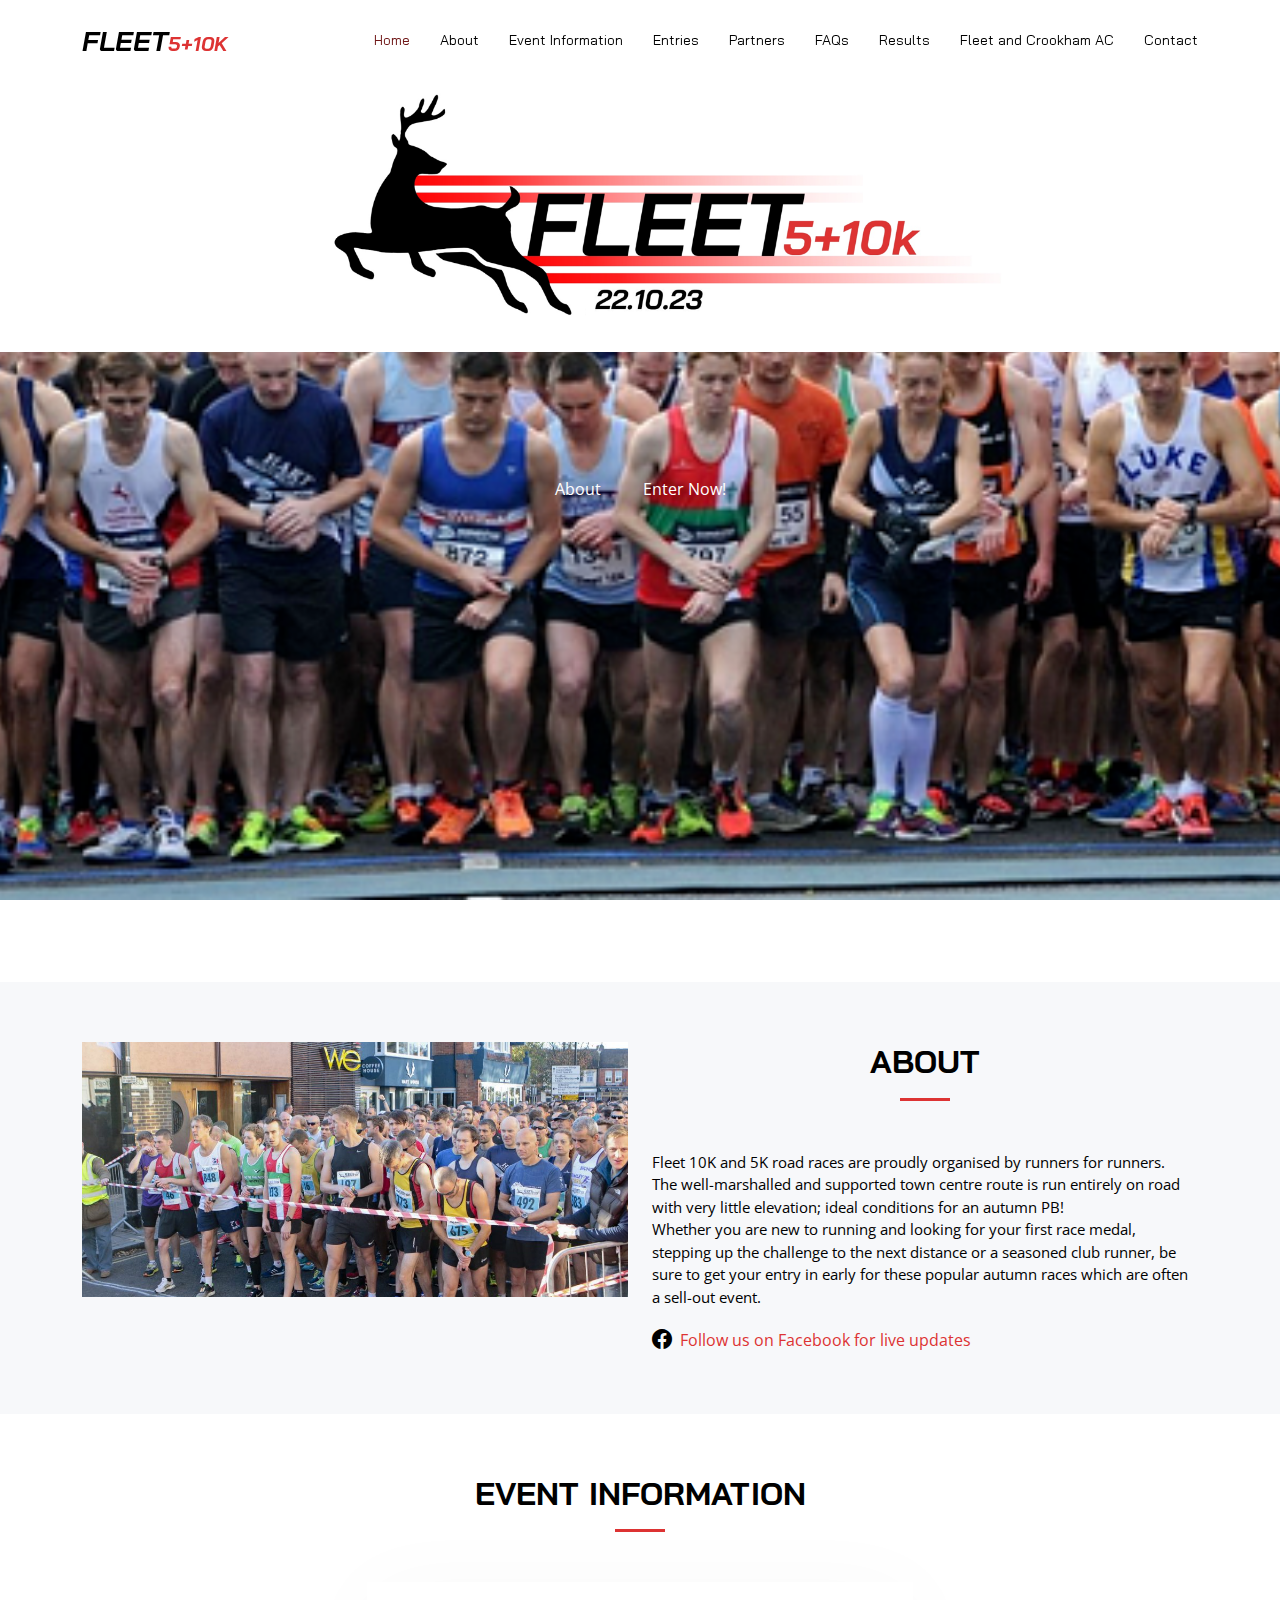
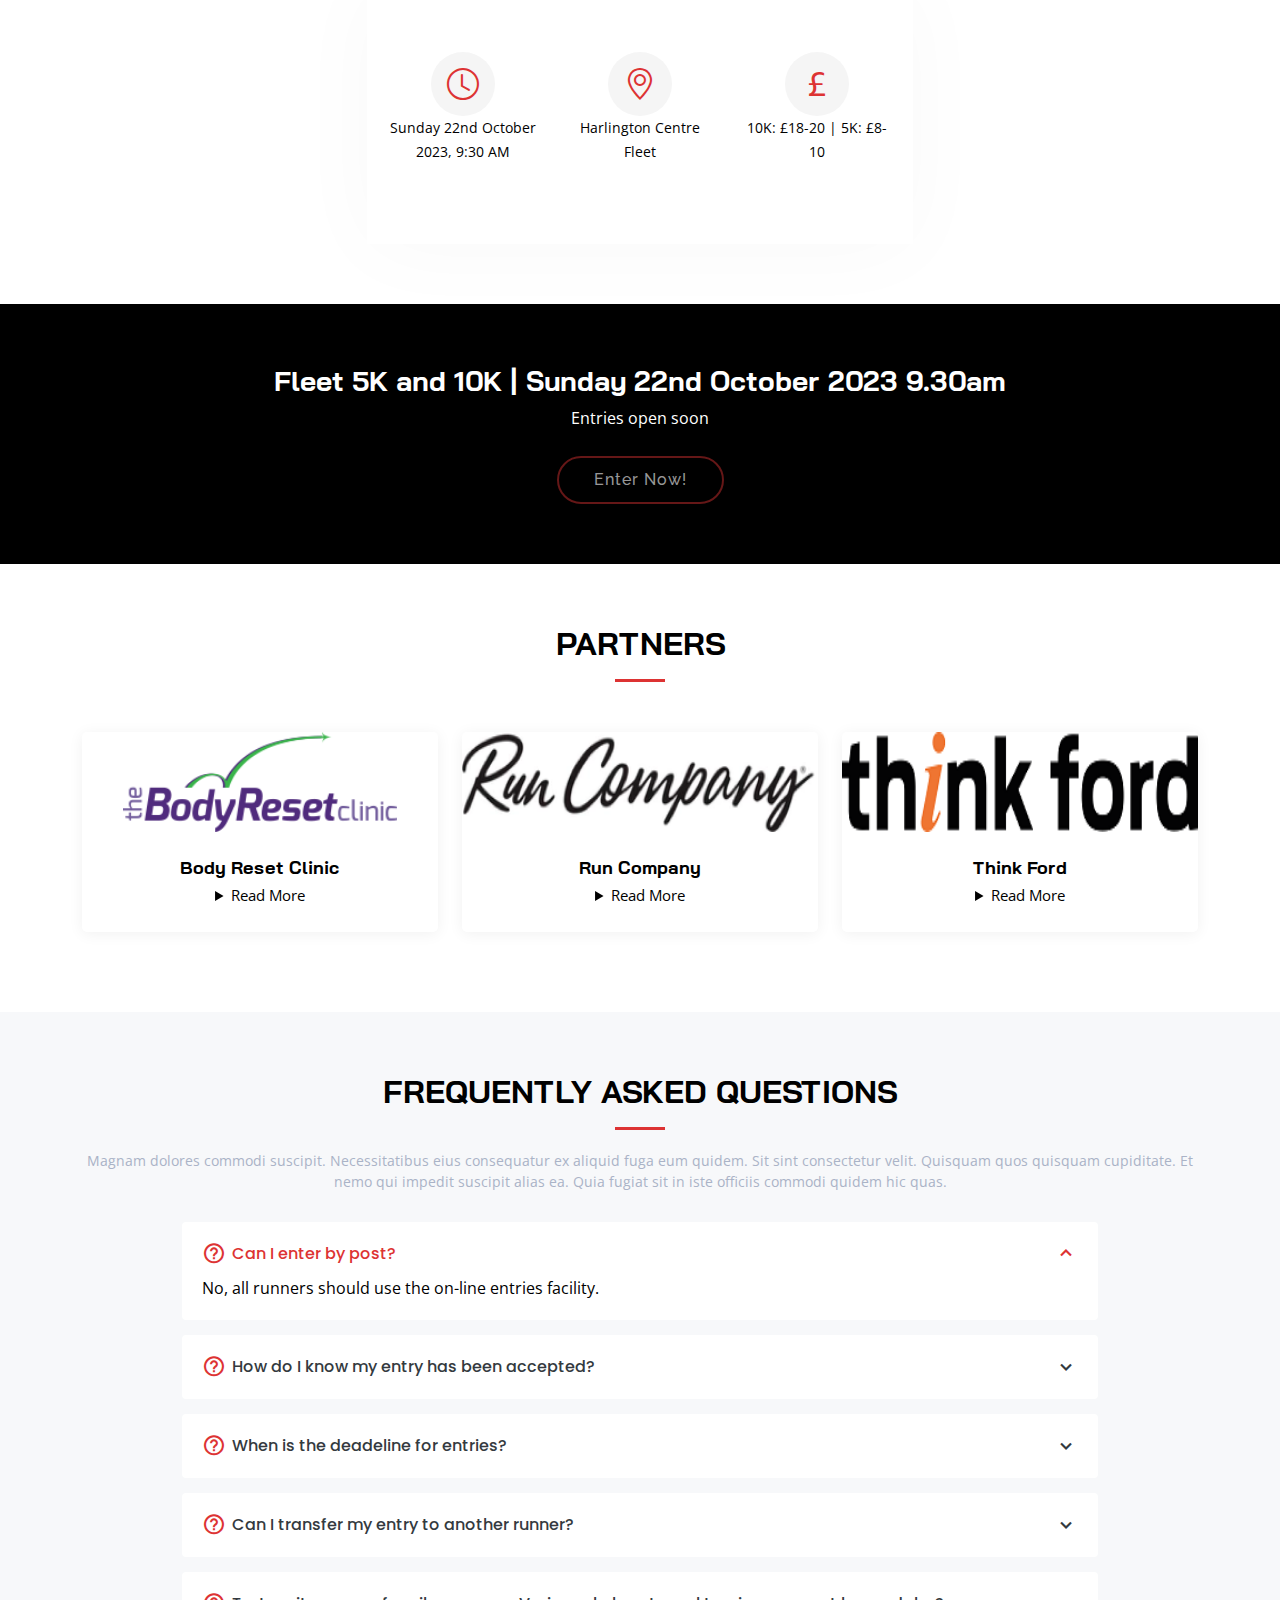
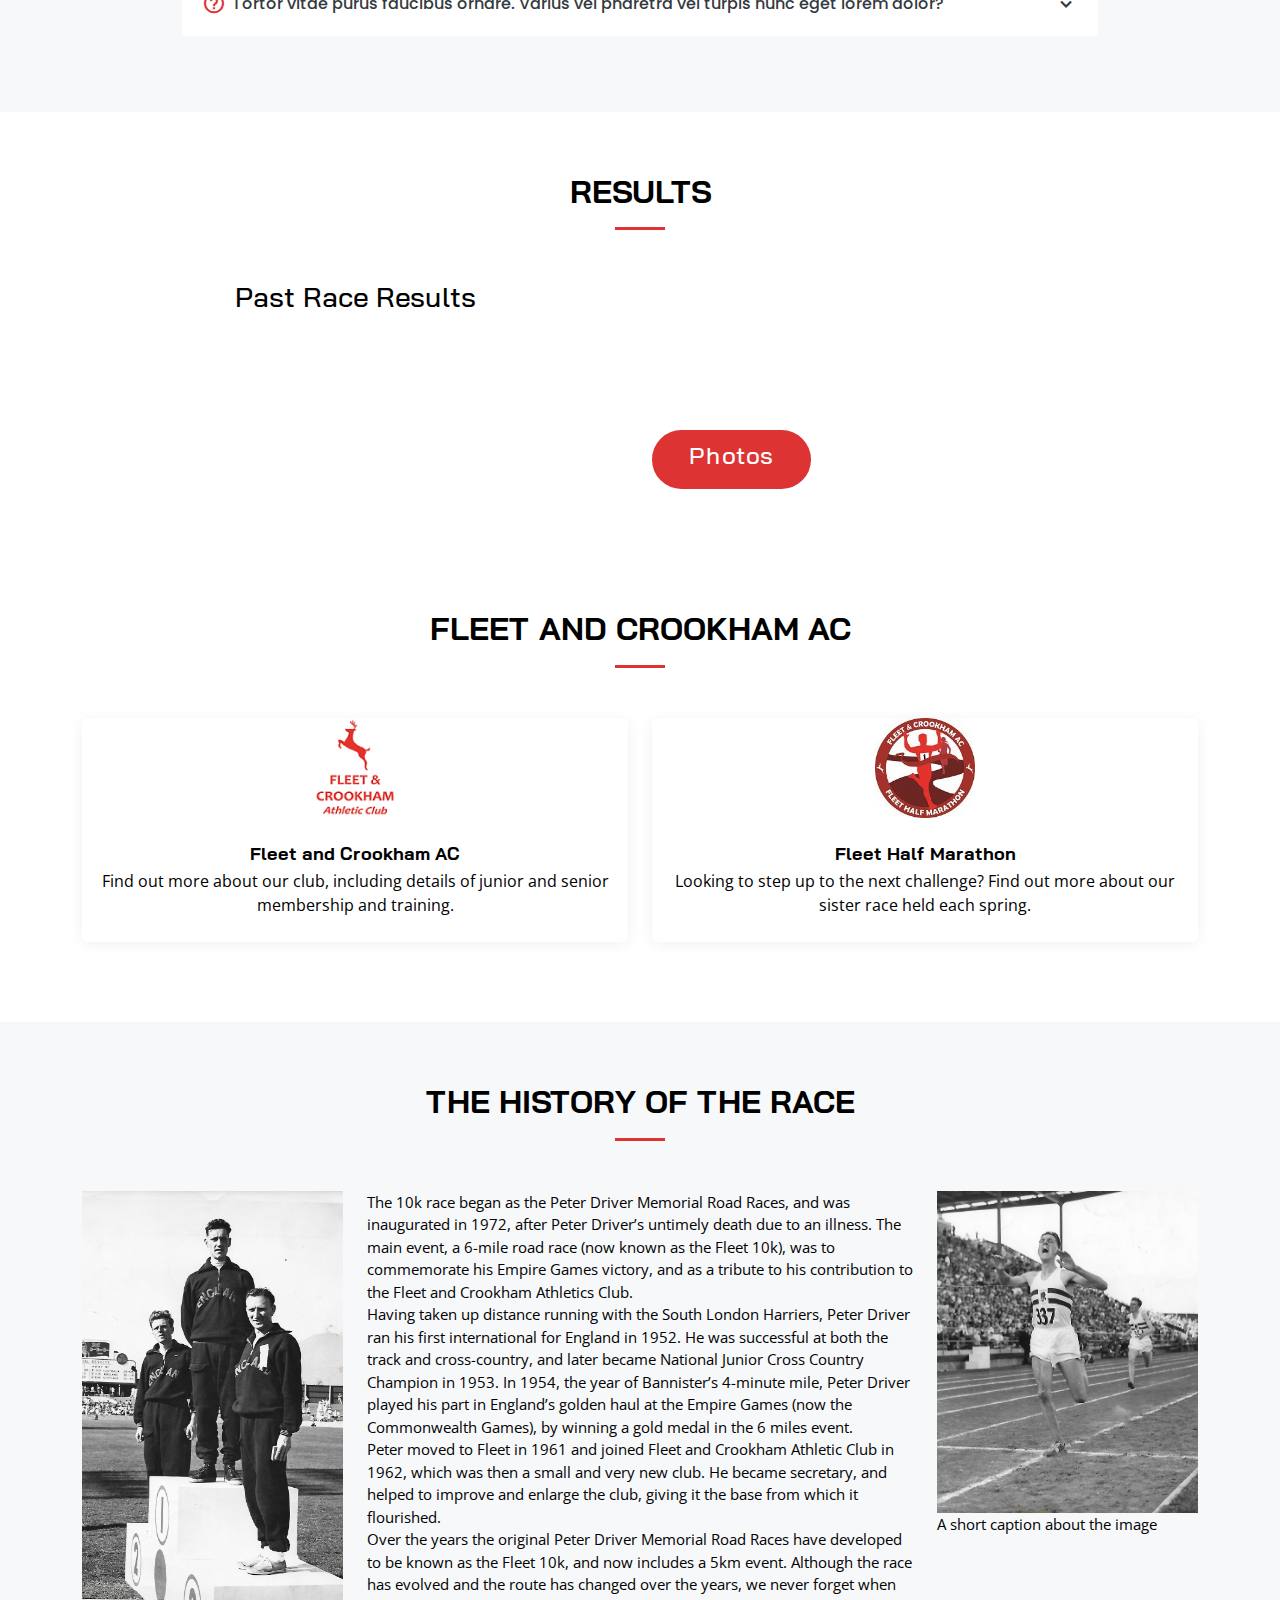
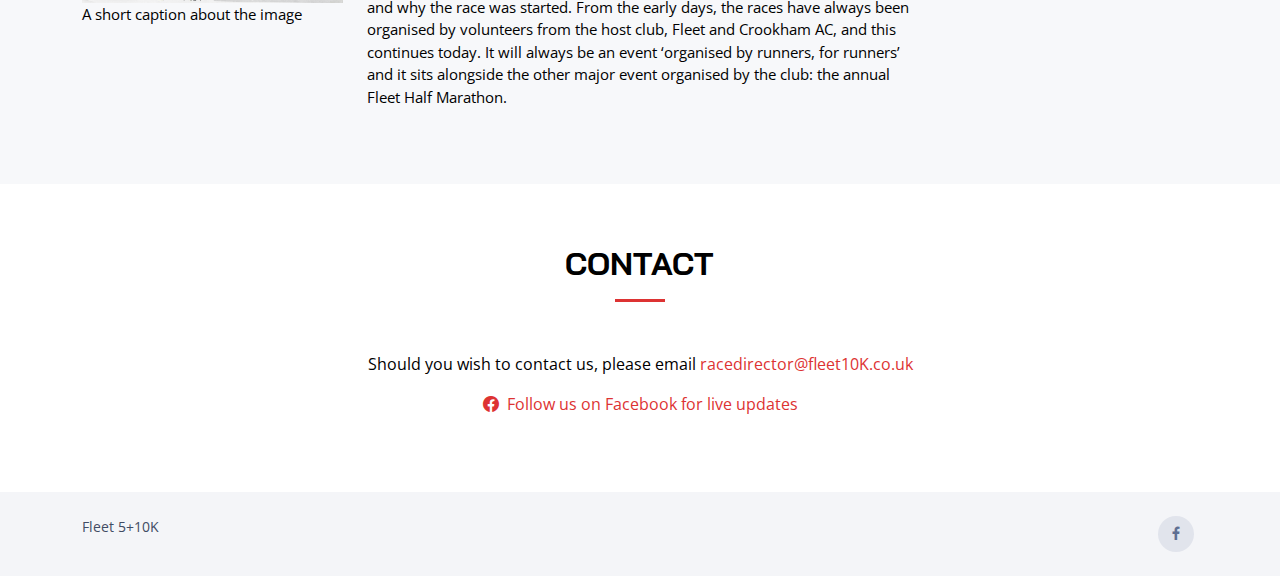
==== commit 13145ed5: "Update new logo and font" ====
--- a/index.html
+++ b/index.html
@@ -17,6 +17,8 @@
   <link href="https://fonts.googleapis.com/css?family=Open+Sans:300,300i,400,400i,600,600i,700,700i|Raleway:300,300i,400,400i,500,500i,600,600i,700,700i|Poppins:300,300i,400,400i,500,500i,600,600i,700,700i" rel="stylesheet">
   <link rel="preconnect" href="https://fonts.gstatic.com" crossorigin>
   <link href="https://fonts.googleapis.com/css2?family=Varela+Round&display=swap" rel="stylesheet">
+  <link href="https://fonts.googleapis.com/css2?family=Exo+2:wght@500&display=swap" rel="stylesheet">
+  <link href="https://fonts.googleapis.com/css2?family=Bai+Jamjuree:ital,wght@0,500;1,700&display=swap" rel="stylesheet">
 
   <!-- Vendor CSS Files -->
   <link href="assets/vendor/bootstrap/css/bootstrap.min.css" rel="stylesheet">
@@ -43,7 +45,7 @@
   <header id="header" class="fixed-top">
     <div class="container d-flex align-items-center justify-content-between">
 
-      <h1 class="logo"><a href="index.html">Fleet 5+10K</a></h1>
+      <h1 class="logo"><a href="index.html">FLEET<span class="logoSpan" id="logoSpan">5+10K</span></a></h1>
       <!-- Uncomment below if you prefer to use an image logo -->
       <!-- <a href="index.html" class="logo"><img src="assets/img/logo.png" alt="" class="img-fluid"></a>-->
 
@@ -55,8 +57,8 @@
           <li><a class="nav-link scrollto" href="#cta">Entries</a></li>
           <li><a class="nav-link scrollto" href="#sponsors">Partners</a></li>
           <li><a class="nav-link scrollto" href="#faq">FAQs</a></li>
-          <li><a class="nav-link scrollto " href="#results">Results</a></li>
-          <li><a class="nav-link scrollto " href="#ac">Fleet and Crookham AC</a></li>
+          <li><a class="nav-link scrollto" href="#results">Results</a></li>
+          <li><a class="nav-link scrollto" href="#ac">Fleet and Crookham AC</a></li>
           <li><a class="nav-link scrollto" href="#contact">Contact</a></li>
         </ul>
         <i class="bi bi-list mobile-nav-toggle"></i>
@@ -67,15 +69,16 @@
   </header><!-- End Header -->
 
   <!-- ======= Hero Top Section ======= -->
-  <div id="heroLogo" class="d-flex align-items-center justify-content-center"><img src="assets/img/logo.png"></div>
-  <section id="hero" class="d-flex align-items-center justify-content-center">
-    <div class="container position-relative row">
-      <div class="col right">
+  <div id="heroLogo" class="d-flex align-items-center justify-content-center"><img src="assets/img/logo-updated.png"></div>
+  <section id="hero">
+    <div class="container position-relative d-flex flex-row justify-content-center">
+      <div class="p-2">
         <button type="button" class="btn btn-get-started"><a class="scrollto" href="#about">About</a></button>
       </div>
-      <div class="col left">
-        <button type="button" class="btn btn-get-started">Enter Now!</button>
-      </div>
+      <div class="p-2">
+        <button type="button" class="btn btn-get-started"><a class="scrollto" href="#cta">Enter Now!</a></button>
+      </div>
+    </div>
     </div>
   </section><!-- End Hero -->
 
@@ -157,14 +160,14 @@
         <div class="text-center">
           <h3>Fleet 5K and 10K | Sunday 22nd October 2023 9.30am</h3>
           <p>Entries open soon</p>
-          <a class="cta-btn" href="#">Enter Now!</a>
+          <a class="cta-btn">Enter Now!</a>
         </div>
 
       </div>
     </section><!-- End Cta Section -->
 
     <!-- ======= Sponsors Section ======= -->
-    <section id="sponsors" class="sponsors section-bg">
+    <section id="sponsors" class="sponsors">
       <div class="container">
 
         <div class="section-title">
@@ -243,7 +246,7 @@
     </section><!-- End sponsors Section -->
 
     <!-- ======= Frequently Asked Questions Section ======= -->
-    <section id="faq" class="faq">
+    <section id="faq" class="faq section-bg">
       <div class="container">
 
         <div class="section-title">
@@ -306,84 +309,26 @@
     </section><!-- End Frequently Asked Questions Section -->
 
     <!-- ======= Results Section ======= -->
-    <section id="results" class="faq section-bg">
+    <section id="results" class="results">
       <div class="container">
 
         <div class="section-title">
           <h2>Results</h2>
         </div>
-
-        <div class="faq-list">
-          <ul>
-            <div class="row">
-              <div class="col-sm-3">
-                <li data-aos="fade-up">
-                  <i class="bi bi-trophy icon-help"></i> <a data-bs-toggle="collapse" class="collapsed" data-bs-target="#faq-list-1">Sunday October 30, 2022<i class="bx bx-chevron-down icon-show"></i><i class="bx bx-chevron-up icon-close"></i></a>
-                  <div id="faq-list-1" class="collapse" data-bs-parent=".faq-list">
-                    <p>
-                      <a href="">Fleet 10K</a>
-                      <a href="">Fleet 5K</a>
-                    </p>                  
-                  </div>
-                </li>  
-              </div>
-  
-              <div class="col-sm-3">
-                <li data-aos="fade-up" data-aos-delay="100">
-                  <i class="bi bi-trophy icon-help"></i> <a data-bs-toggle="collapse" data-bs-target="#faq-list-2" class="collapsed">Sunday October 17, 2021<i class="bx bx-chevron-down icon-show"></i><i class="bx bx-chevron-up icon-close"></i></a>
-                  <div id="faq-list-2" class="collapse" data-bs-parent=".faq-list">
-                    <p>
-                      Dolor sit amet consectetur adipiscing elit pellentesque habitant morbi. Id interdum velit laoreet id donec ultrices. Fringilla phasellus faucibus scelerisque eleifend donec pretium. Est pellentesque elit ullamcorper dignissim. Mauris ultrices eros in cursus turpis massa tincidunt dui.
-                    </p>
-                  </div>
-                </li>
-              </div>
-  
-              <div class="col-sm-3">
-                <li data-aos="fade-up" data-aos-delay="200">
-                  <i class="bi bi-trophy icon-help"></i> <a data-bs-toggle="collapse" data-bs-target="#faq-list-3" class="collapsed">Sunday October 20, 2019<i class="bx bx-chevron-down icon-show"></i><i class="bx bx-chevron-up icon-close"></i></a>
-                  <div id="faq-list-3" class="collapse" data-bs-parent=".faq-list">
-                    <p>
-                      Eleifend mi in nulla posuere sollicitudin aliquam ultrices sagittis orci. Faucibus pulvinar elementum integer enim. Sem nulla pharetra diam sit amet nisl suscipit. Rutrum tellus pellentesque eu tincidunt. Lectus urna duis convallis convallis tellus. Urna molestie at elementum eu facilisis sed odio morbi quis
-                    </p>
-                  </div>
-                </li>
-              </div>
-  
-              <div class="col-sm-3">
-                <li data-aos="fade-up" data-aos-delay="300">
-                  <i class="bi bi-trophy icon-help"></i> <a data-bs-toggle="collapse" data-bs-target="#faq-list-4" class="collapsed">Tempus quam pellentesque nec nam aliquam sem et tortor consequat? <i class="bx bx-chevron-down icon-show"></i><i class="bx bx-chevron-up icon-close"></i></a>
-                  <div id="faq-list-4" class="collapse" data-bs-parent=".faq-list">
-                    <p>
-                      Molestie a iaculis at erat pellentesque adipiscing commodo. Dignissim suspendisse in est ante in. Nunc vel risus commodo viverra maecenas accumsan. Sit amet nisl suscipit adipiscing bibendum est. Purus gravida quis blandit turpis cursus in.
-                    </p>
-                  </div>
-                </li>
-              </div>
-  
-              <div class="col-sm-3">
-                <li data-aos="fade-up" data-aos-delay="400">
-                  <i class="bi bi-trophy icon-help"></i> <a data-bs-toggle="collapse" data-bs-target="#faq-list-5" class="collapsed">Tortor vitae purus faucibus ornare. Varius vel pharetra vel turpis nunc eget lorem dolor? <i class="bx bx-chevron-down icon-show"></i><i class="bx bx-chevron-up icon-close"></i></a>
-                  <div id="faq-list-5" class="collapse" data-bs-parent=".faq-list">
-                    <p>
-                      Laoreet sit amet cursus sit amet dictum sit amet justo. Mauris vitae ultricies leo integer malesuada nunc vel. Tincidunt eget nullam non nisi est sit amet. Turpis nunc eget lorem dolor sed. Ut venenatis tellus in metus vulputate eu scelerisque.
-                    </p>
-                  </div>
-                </li>
-              </div>
-            </div>
-
-
-
-          </ul>
-        </div>
-
-
-      </div>
-    </section><!-- End Frequently Asked Questions Section -->
+        <div class="row">
+          <div class="col-md-6">
+            <h3 class="text-center">Past Race Results</h3>
+          </div>
+          <div class="col-md-6">
+            <button class="text-center results btn btn-get-started"><h4>Photos</h4></button>
+          </div>
+        </div>
+
+      </div>
+    </section>
 
     <!-- ======= Fleet and Crookham AC Section ======= -->
-    <section id="ac" class="sponsors">
+    <section id="ac" class="sponsors ac">
       <div class="container">
 
         <div class="section-title">
@@ -425,7 +370,7 @@
         </div>
 
       </div>
-    </section><!-- End sponsors Section -->
+    </section><!-- End AC Section -->
 
     <!-- ======= About History Section ======= -->
     <section id="histroy" class="about section-bg">
--- a/assets/css/style.css
+++ b/assets/css/style.css
@@ -30,7 +30,7 @@
 h4,
 h5,
 h6 {
-  font-family: 'Varela Round', sans-serif;;
+  font-family: 'Bai Jamjuree', sans-serif;
 }
 
 /*--------------------------------------------------------------
@@ -85,14 +85,24 @@
   padding: 15px 0;
 }
 
+.logo-scrolled {
+  color: white !important;
+}
+
 #header .logo {
   font-size: 28px;
   margin: 0;
   padding: 0;
   line-height: 1;
-  font-weight: 600;
-  letter-spacing: 2px;
-  font-family: 'Varela Round', sans-serif;
+  font-weight: 700;
+  letter-spacing: 0px;
+  font-style: italic;
+  font-family: 'Bai Jamjuree', sans-serif;
+}
+
+#header .logo span {
+  color: #dd3333;
+  font-size: 20px;
 }
 
 #header .logo a {
@@ -166,6 +176,10 @@
   transition: 0.3s;
 }
 
+.navbar li {
+  font-family: 'Bai Jamjuree', sans-serif;
+}
+
 .navbar .dropdown ul li {
   min-width: 200px;
 }
@@ -220,7 +234,7 @@
 * Mobile Navigation 
 */
 .mobile-nav-toggle {
-  color: #fff;
+  color: rgb(0, 0, 0);
   font-size: 28px;
   cursor: pointer;
   display: none;
@@ -332,6 +346,9 @@
   #heroLogo img {
     padding-top: 10%;
   }
+  #hero .container{
+    padding-top: 100px !important;
+  }
 }
 
 /*--------------------------------------------------------------
@@ -374,6 +391,7 @@
   font-weight: 700;
   line-height: 56px;
   color: #fff;
+  text-shadow: 2px 2px 10px #000000;
 }
 
 #hero h2 {
@@ -382,7 +400,7 @@
   font-size: 22px;
 }
 
-#hero .btn-get-started {
+#hero.btn-get-started {
   font-family: "Raleway", sans-serif;
   font-weight: 500;
   font-size: 15px;
@@ -395,6 +413,7 @@
   margin-top: 150px;
   border: 2px solid #dd3333;
   color: #fff;
+  box-shadow: 0.5px 0.5px 10px #000000;
 }
 
 #hero .btn-get-started a{
@@ -421,7 +440,7 @@
 
 @media (max-width: 768px) {
   #hero {
-    height: 100vh;
+    height: 80vh;
   }
 
   #hero h1 {
@@ -1051,7 +1070,7 @@
   text-align: center;
   border-radius: 5px;
   background: #fff;
-  box-shadow: 0px 2px 15px rgba(65, 76, 100, 0.06);
+  box-shadow: 0px 2px 15px rgba(0, 0, 0, 0.06);
 }
 
 .sponsors summary {
@@ -1097,7 +1116,7 @@
 
 .sponsors .member .social a {
   transition: color 0.3s;
-  color: #414c64;
+  color: #000000;
   margin: 0 10px;
   display: inline-flex;
   align-items: center;
@@ -1125,7 +1144,7 @@
   font-weight: 700;
   margin-bottom: 5px;
   font-size: 18px;
-  color: #414c64;
+  color: #000000;
 }
 
 .sponsors .member .member-info p {
@@ -1340,6 +1359,25 @@
   .faq .faq-list {
     padding: 0;
   }
+}
+
+/*--------------------------------------------------------------
+# Results
+--------------------------------------------------------------*/
+
+.results.btn-get-started {
+  font-family: "Raleway", sans-serif;
+  font-weight: 500;
+  font-size: 15px;
+  letter-spacing: 1px;
+  display: inline-block;
+  padding: 9px 35px;
+  border-radius: 50px;
+  background-color: #dd3333;
+  transition: 0.5s;
+  margin-top: 150px;
+  border: 2px solid #dd3333;
+  color: #fff;
 }
 
 /*--------------------------------------------------------------
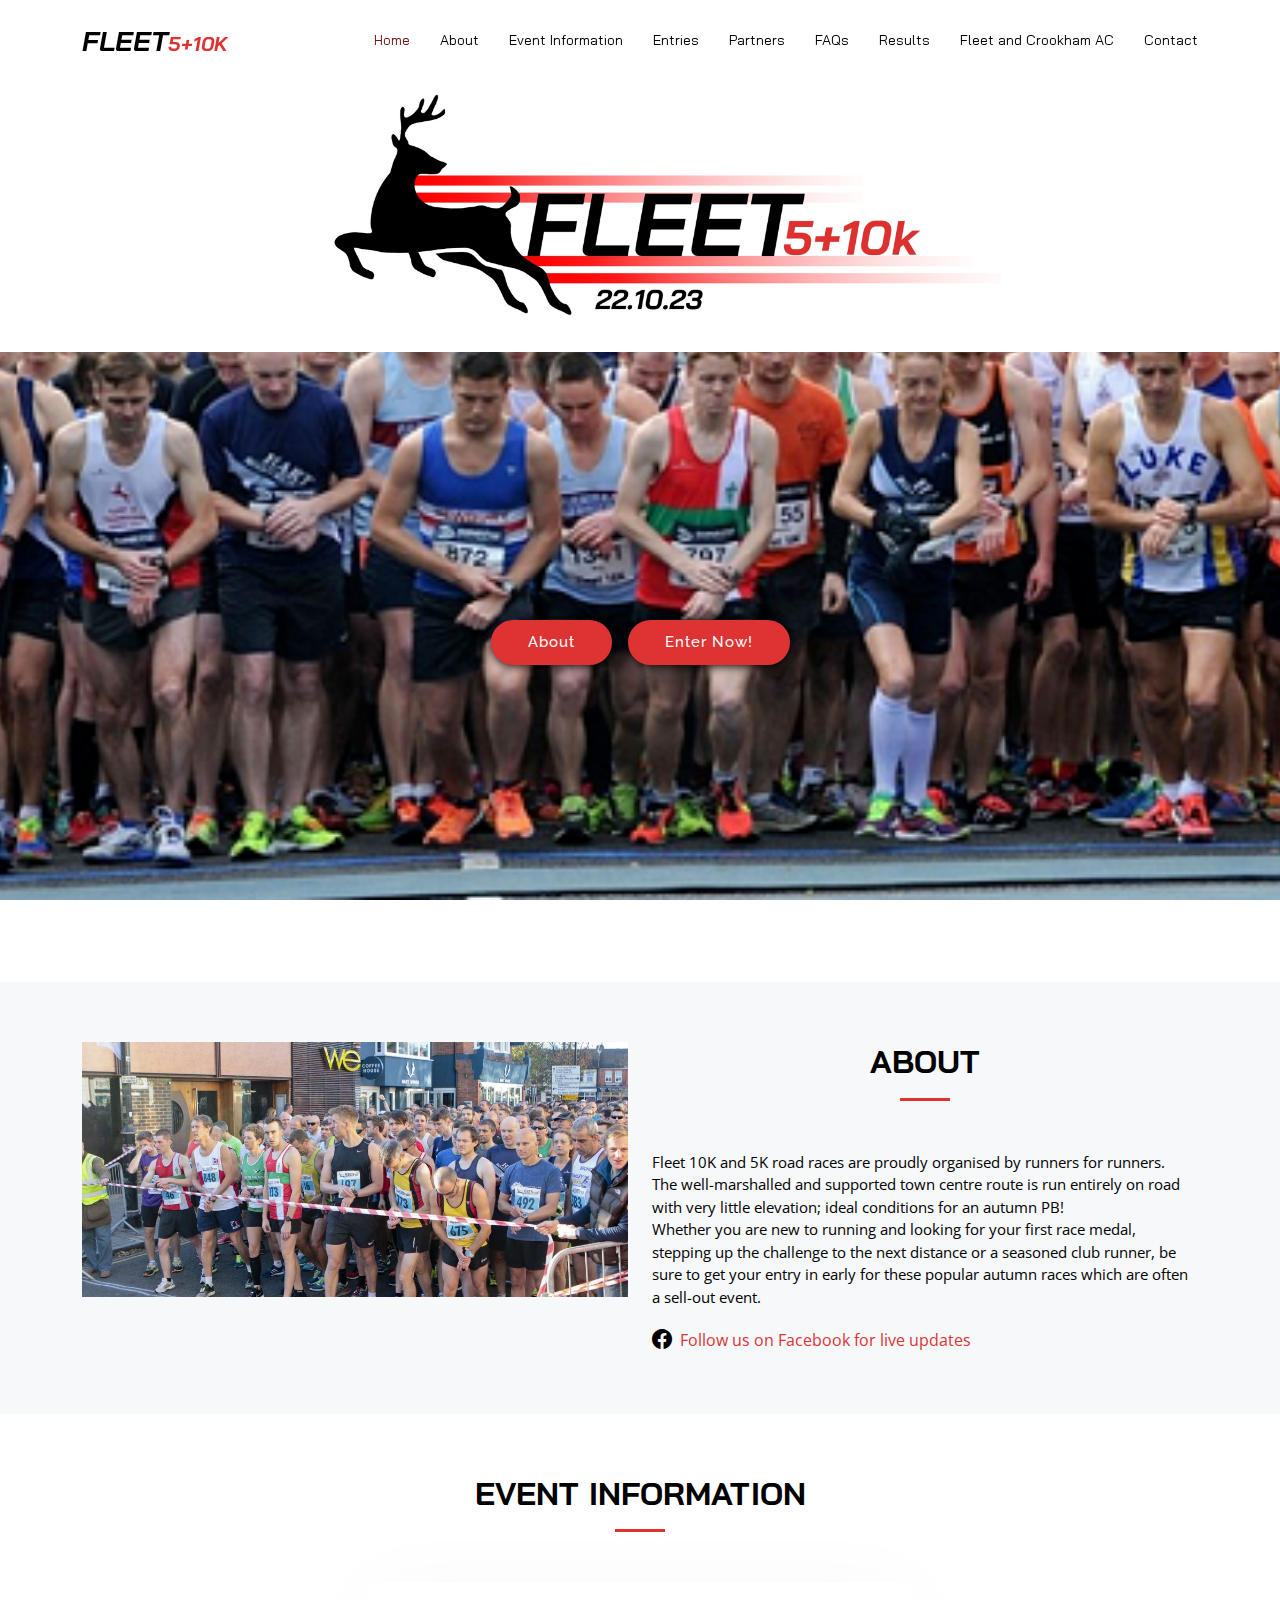
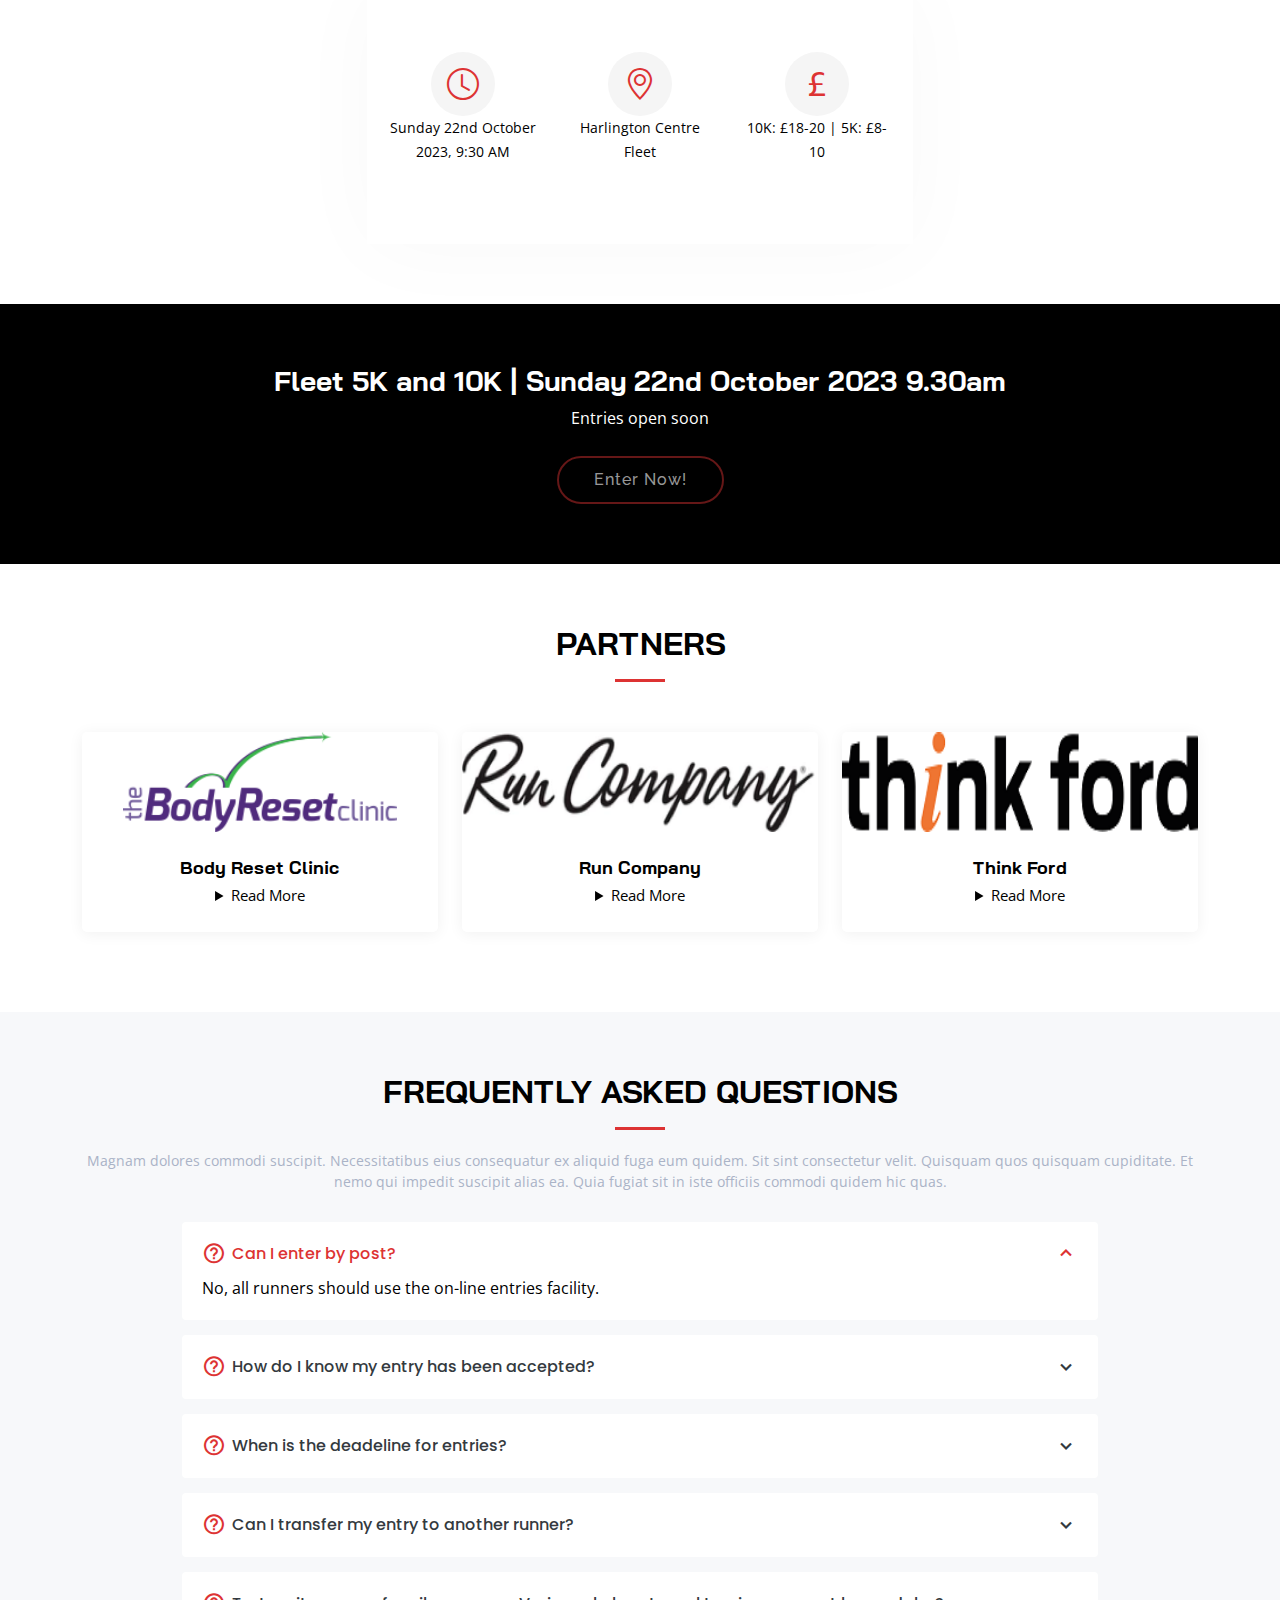
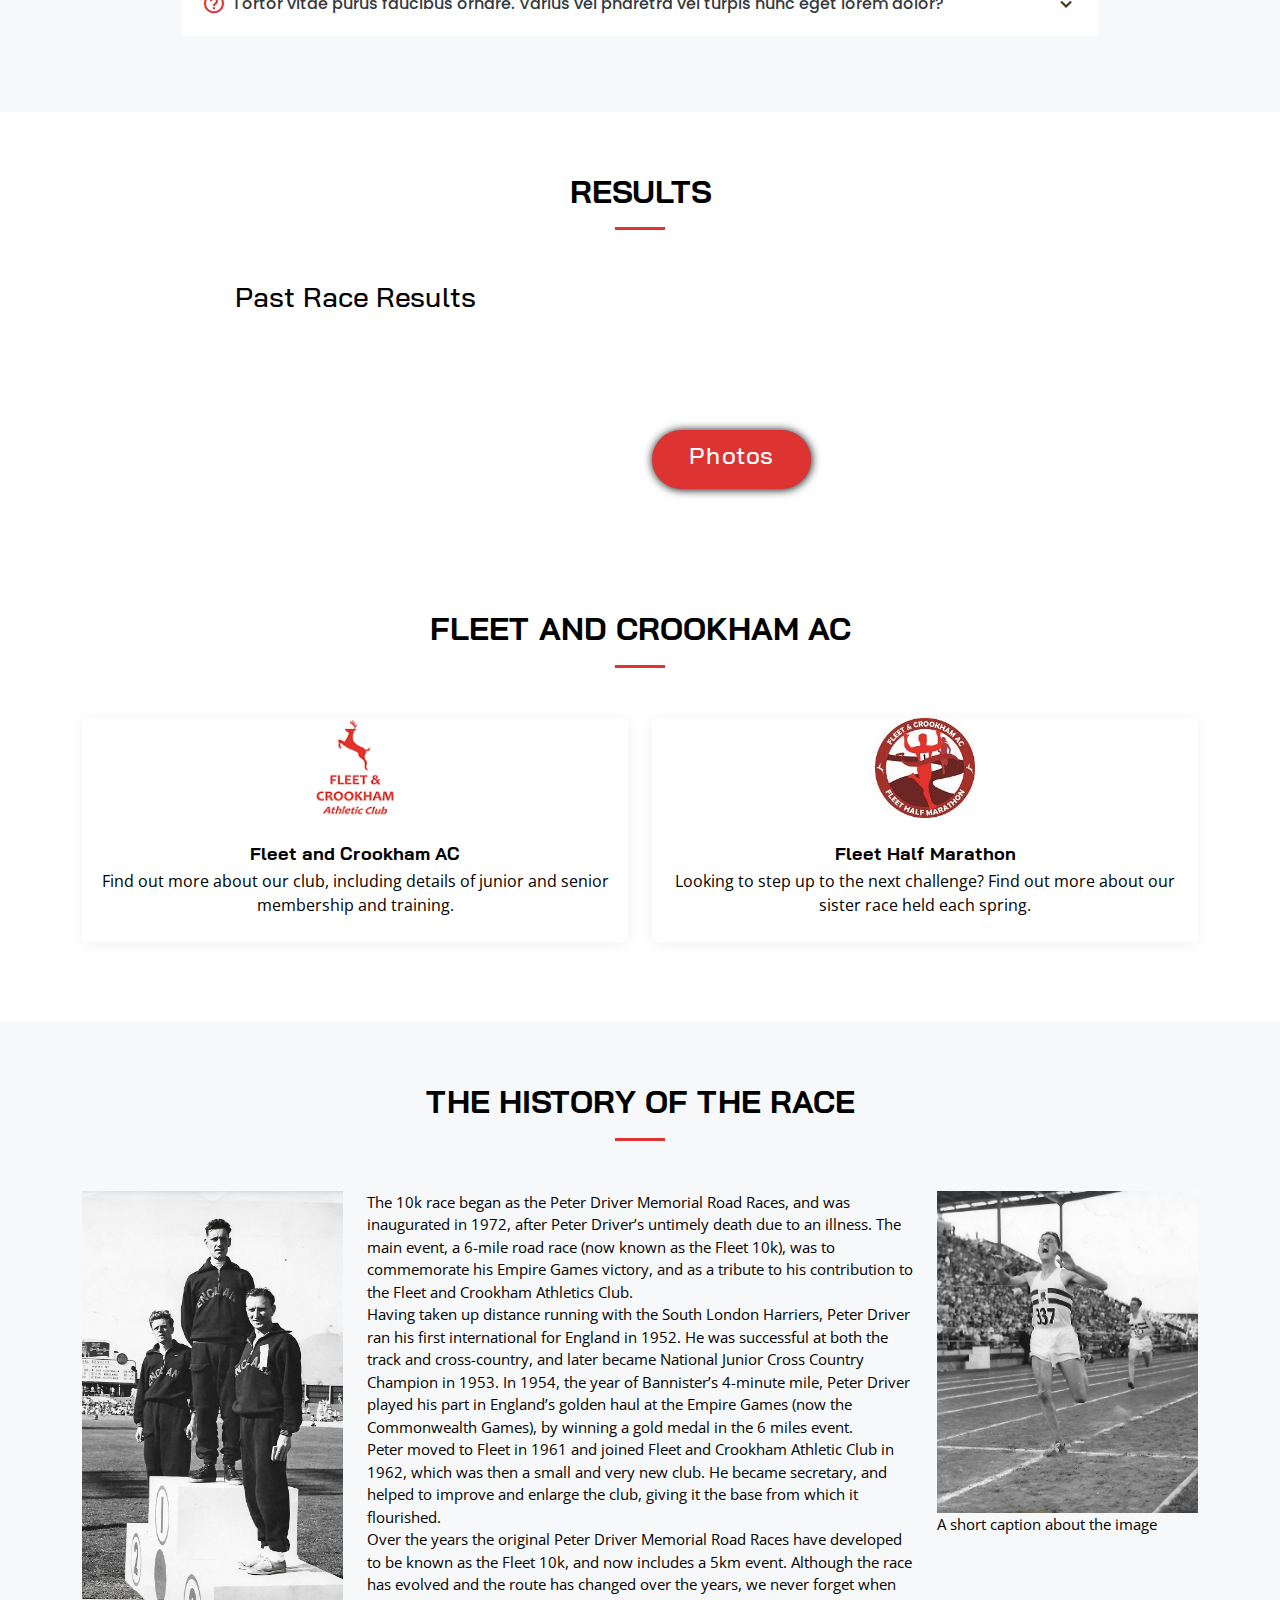
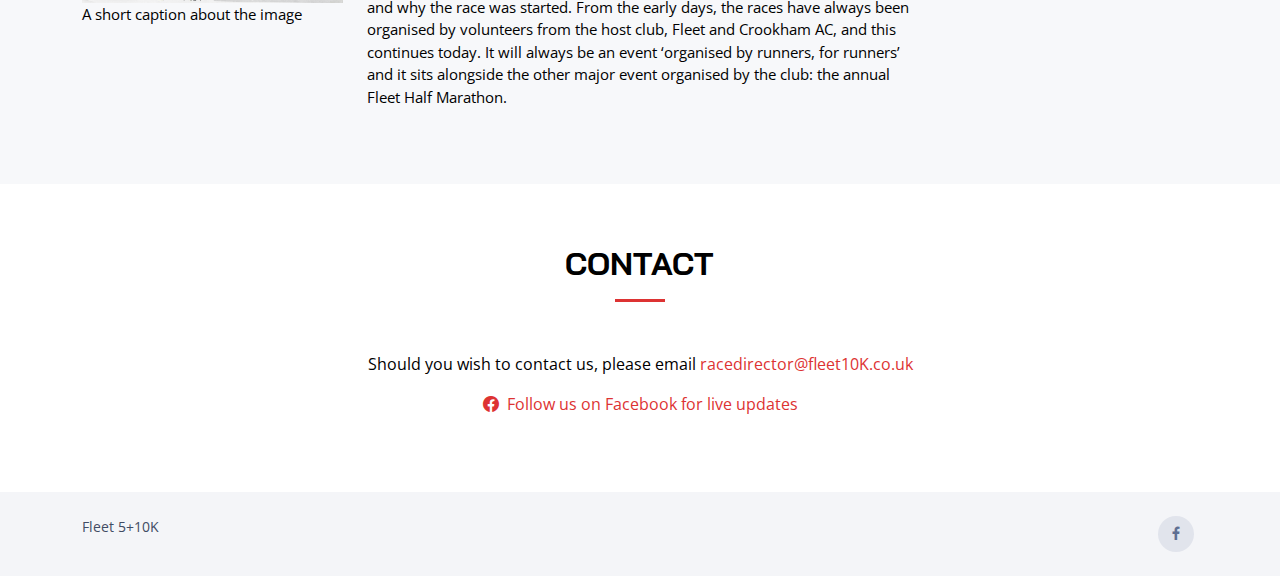
==== commit 5270aa9b: "font change" ====
--- a/index.html
+++ b/index.html
@@ -15,6 +15,7 @@
 
   <!-- Google Fonts -->
   <link href="https://fonts.googleapis.com/css?family=Open+Sans:300,300i,400,400i,600,600i,700,700i|Raleway:300,300i,400,400i,500,500i,600,600i,700,700i|Poppins:300,300i,400,400i,500,500i,600,600i,700,700i" rel="stylesheet">
+  <link rel="preconnect" href="https://fonts.googleapis.com">
   <link rel="preconnect" href="https://fonts.gstatic.com" crossorigin>
   <link href="https://fonts.googleapis.com/css2?family=Varela+Round&display=swap" rel="stylesheet">
   <link href="https://fonts.googleapis.com/css2?family=Exo+2:wght@500&display=swap" rel="stylesheet">
--- a/assets/css/style.css
+++ b/assets/css/style.css
@@ -345,6 +345,7 @@
   /* For mobile phones: */
   #heroLogo img {
     padding-top: 10%;
+    max-width: 500px;
   }
   #hero .container{
     padding-top: 100px !important;
@@ -400,7 +401,7 @@
   font-size: 22px;
 }
 
-#hero.btn-get-started {
+.btn-get-started {
   font-family: "Raleway", sans-serif;
   font-weight: 500;
   font-size: 15px;
@@ -1365,7 +1366,7 @@
 # Results
 --------------------------------------------------------------*/
 
-.results.btn-get-started {
+.results-btn {
   font-family: "Raleway", sans-serif;
   font-weight: 500;
   font-size: 15px;
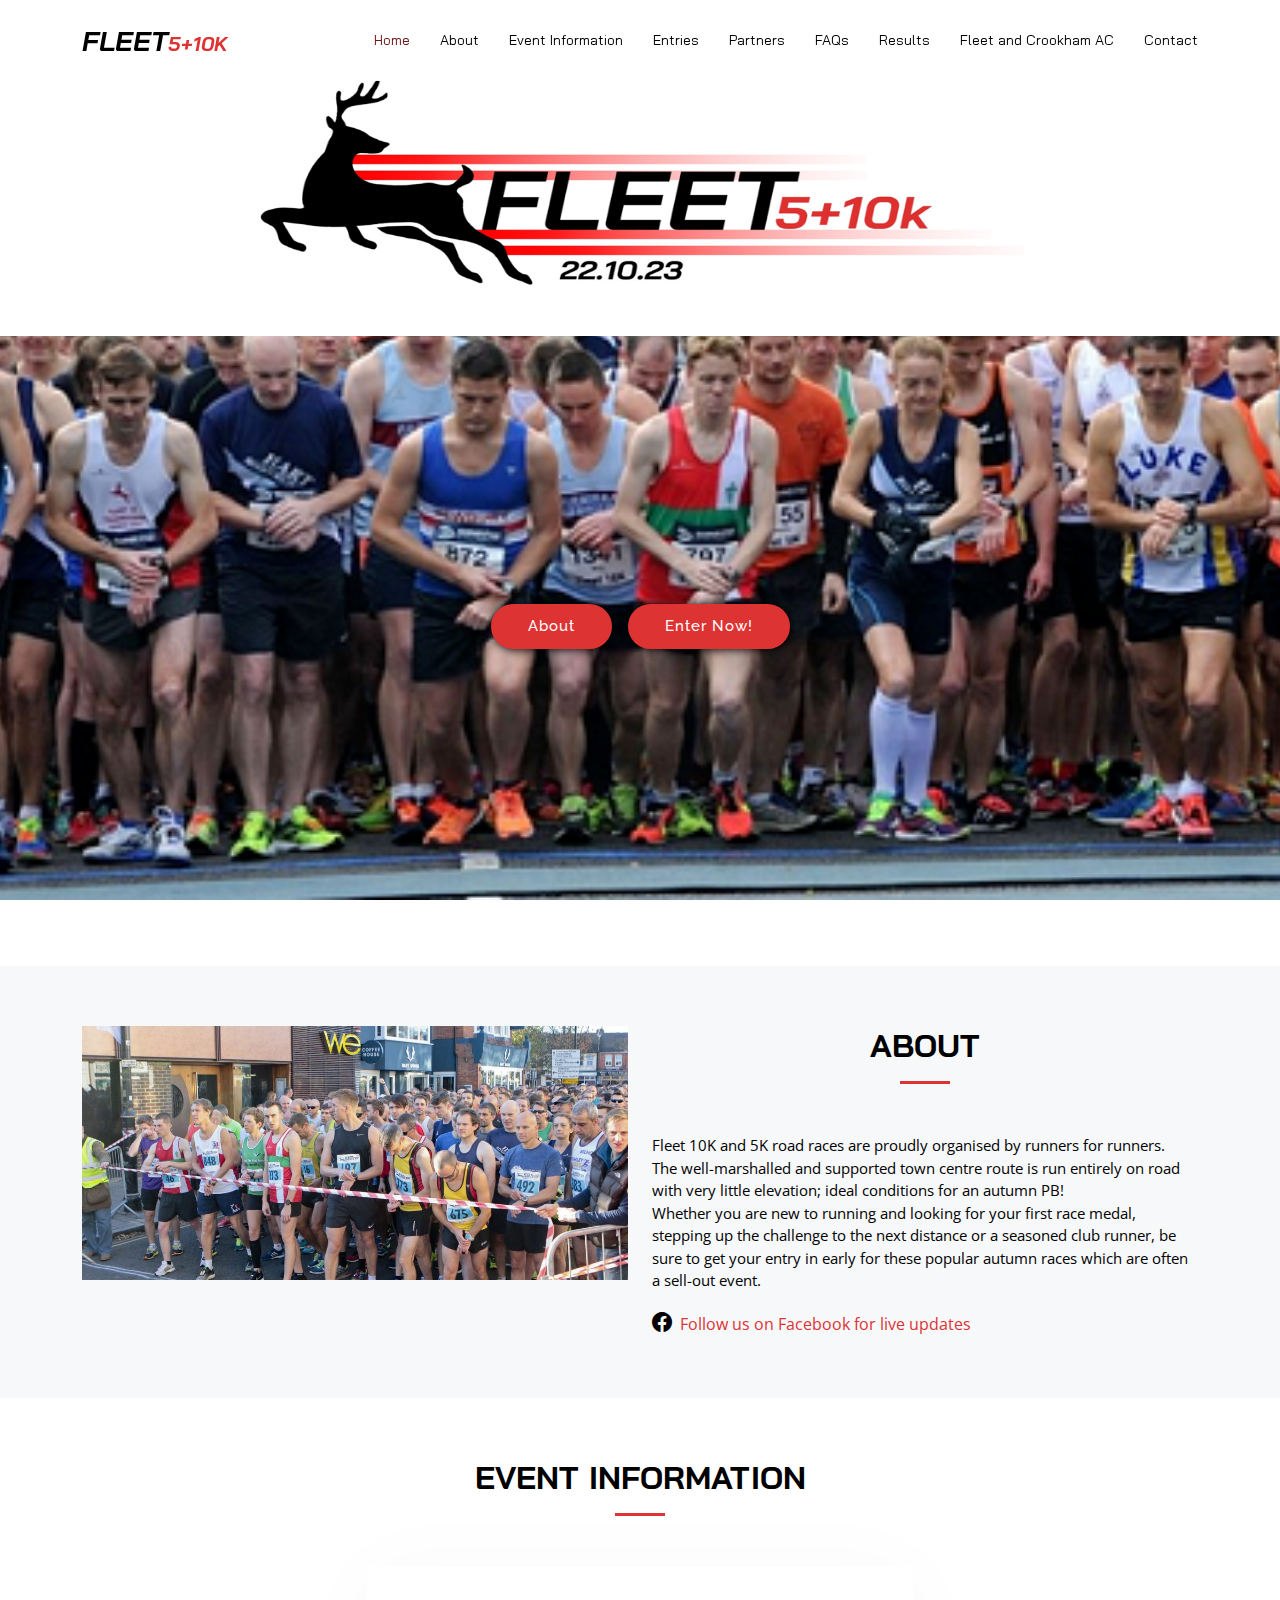
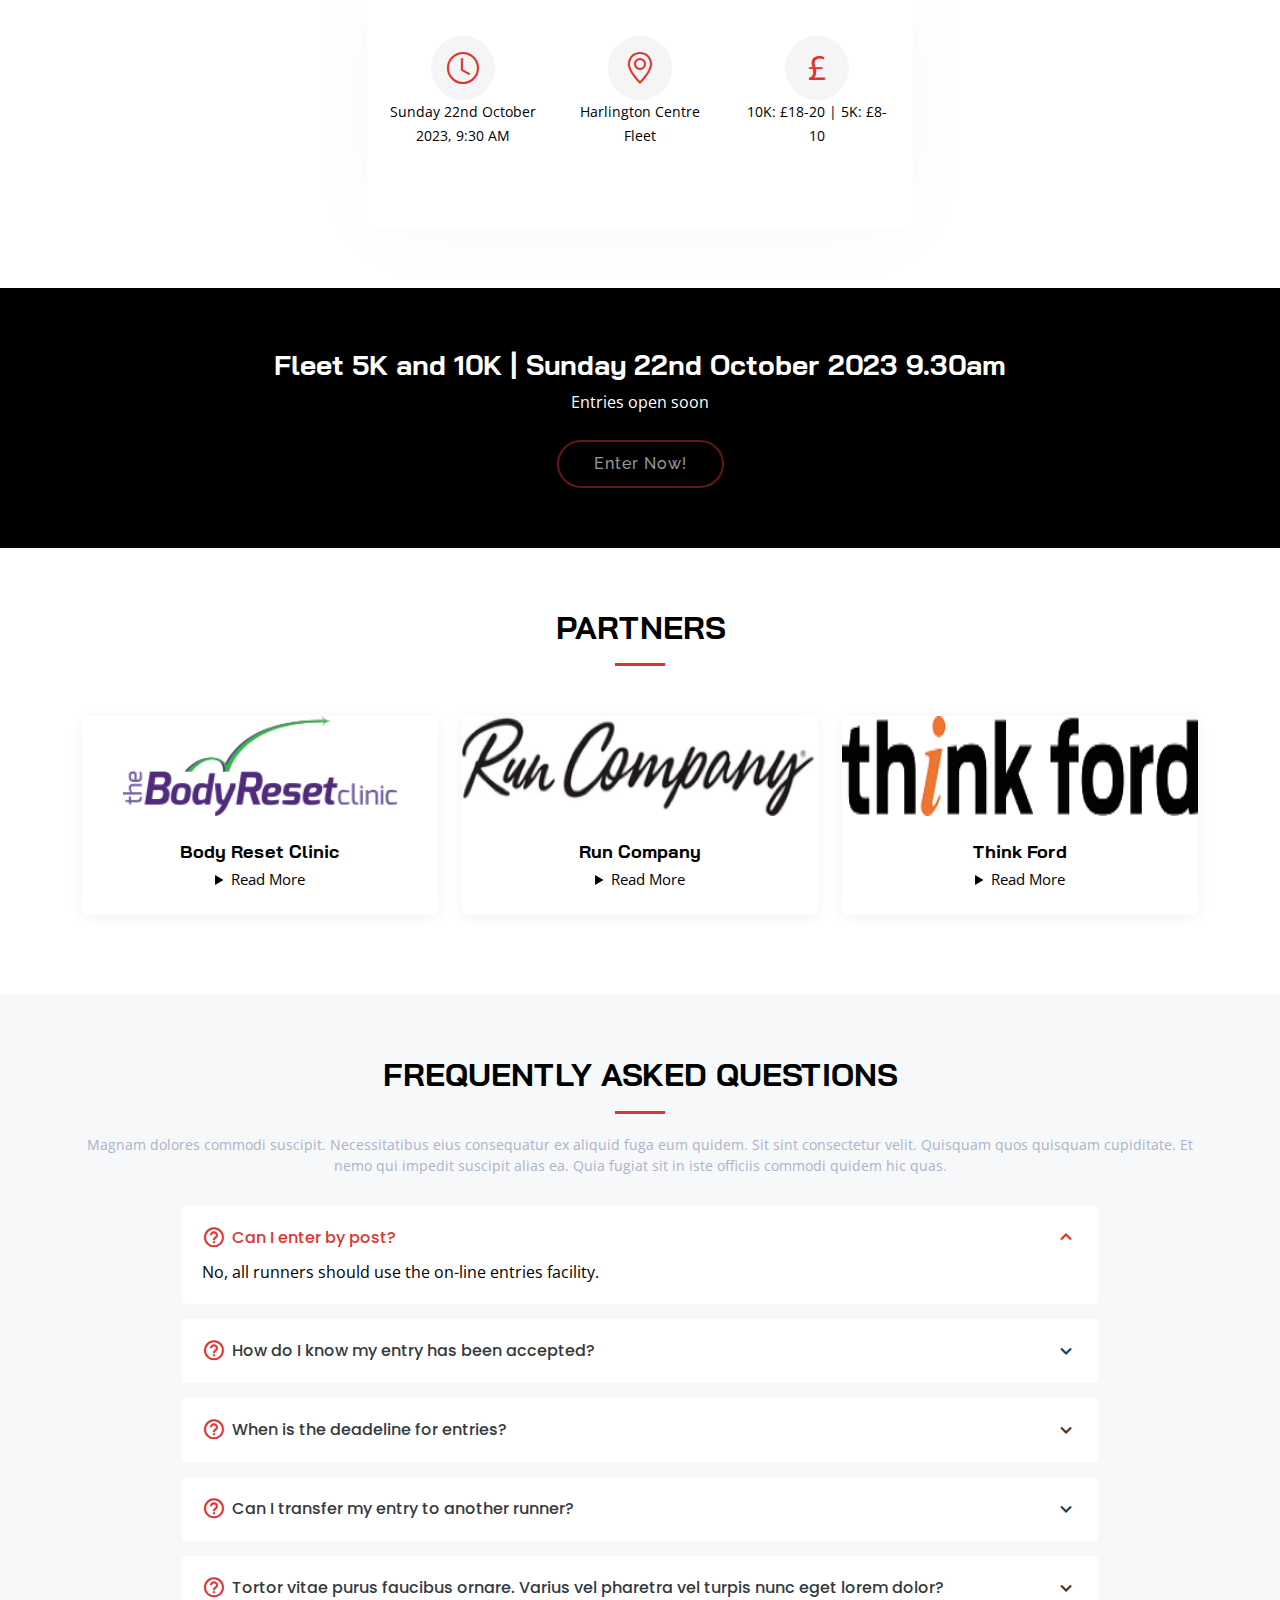
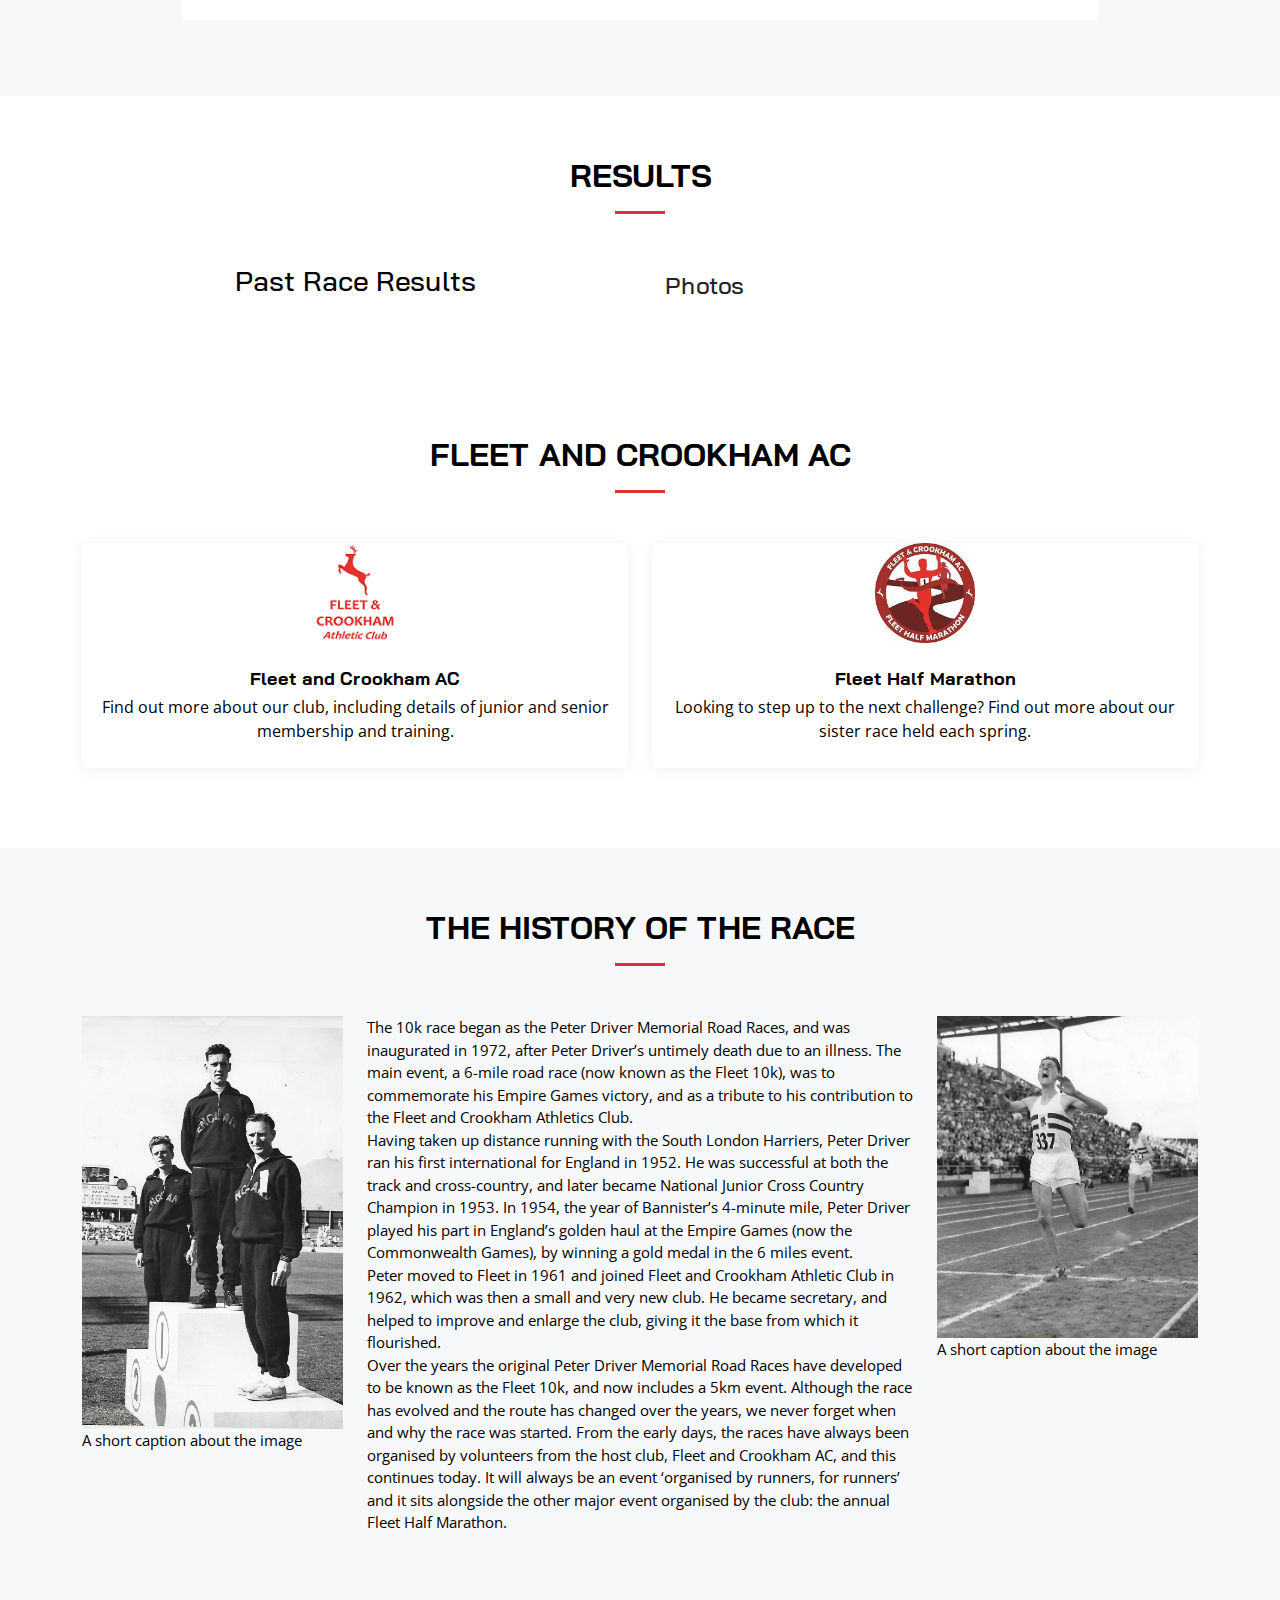
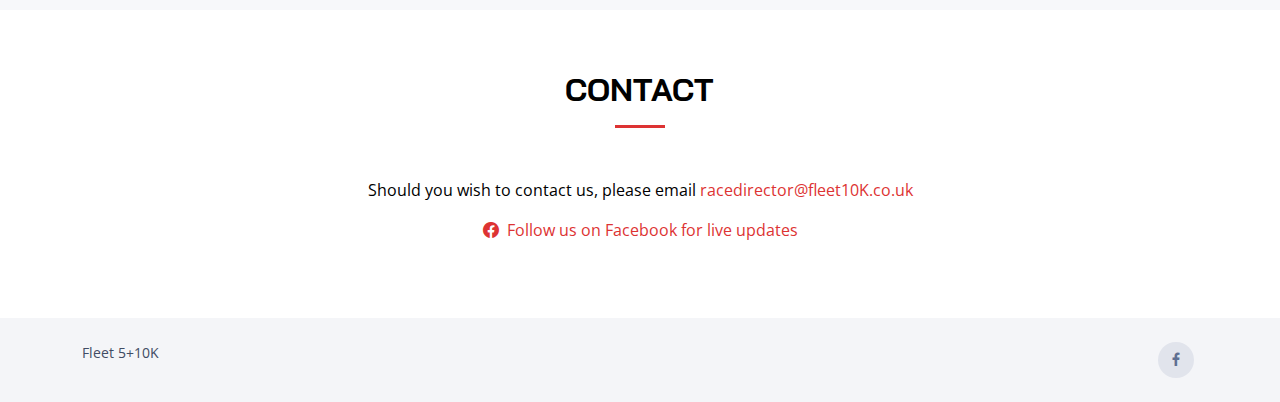
==== commit 646c2953: "Update index.html" ====
--- a/index.html
+++ b/index.html
@@ -5,7 +5,7 @@
   <meta charset="utf-8">
   <meta content="width=device-width, initial-scale=1.0" name="viewport">
 
-  <title>Fleet 5 & 10k</title>
+  <title>Fleet 5 + 10k</title>
   <meta content="" name="description">
   <meta content="" name="keywords">
 
--- a/assets/css/style.css
+++ b/assets/css/style.css
@@ -336,6 +336,7 @@
 #heroLogo img {
   width: 130vh;
   height: 100%;
+  max-height: 400px;
   padding-top: 2%;
   background-size: cover;
   position: relative;
@@ -344,8 +345,8 @@
 @media only screen and (max-width: 768px) {
   /* For mobile phones: */
   #heroLogo img {
-    padding-top: 10%;
-    max-width: 500px;
+    padding-top: 15%;
+    max-width: 300px;
   }
   #hero .container{
     padding-top: 100px !important;
@@ -401,7 +402,7 @@
   font-size: 22px;
 }
 
-.btn-get-started {
+#hero .btn-get-started {
   font-family: "Raleway", sans-serif;
   font-weight: 500;
   font-size: 15px;
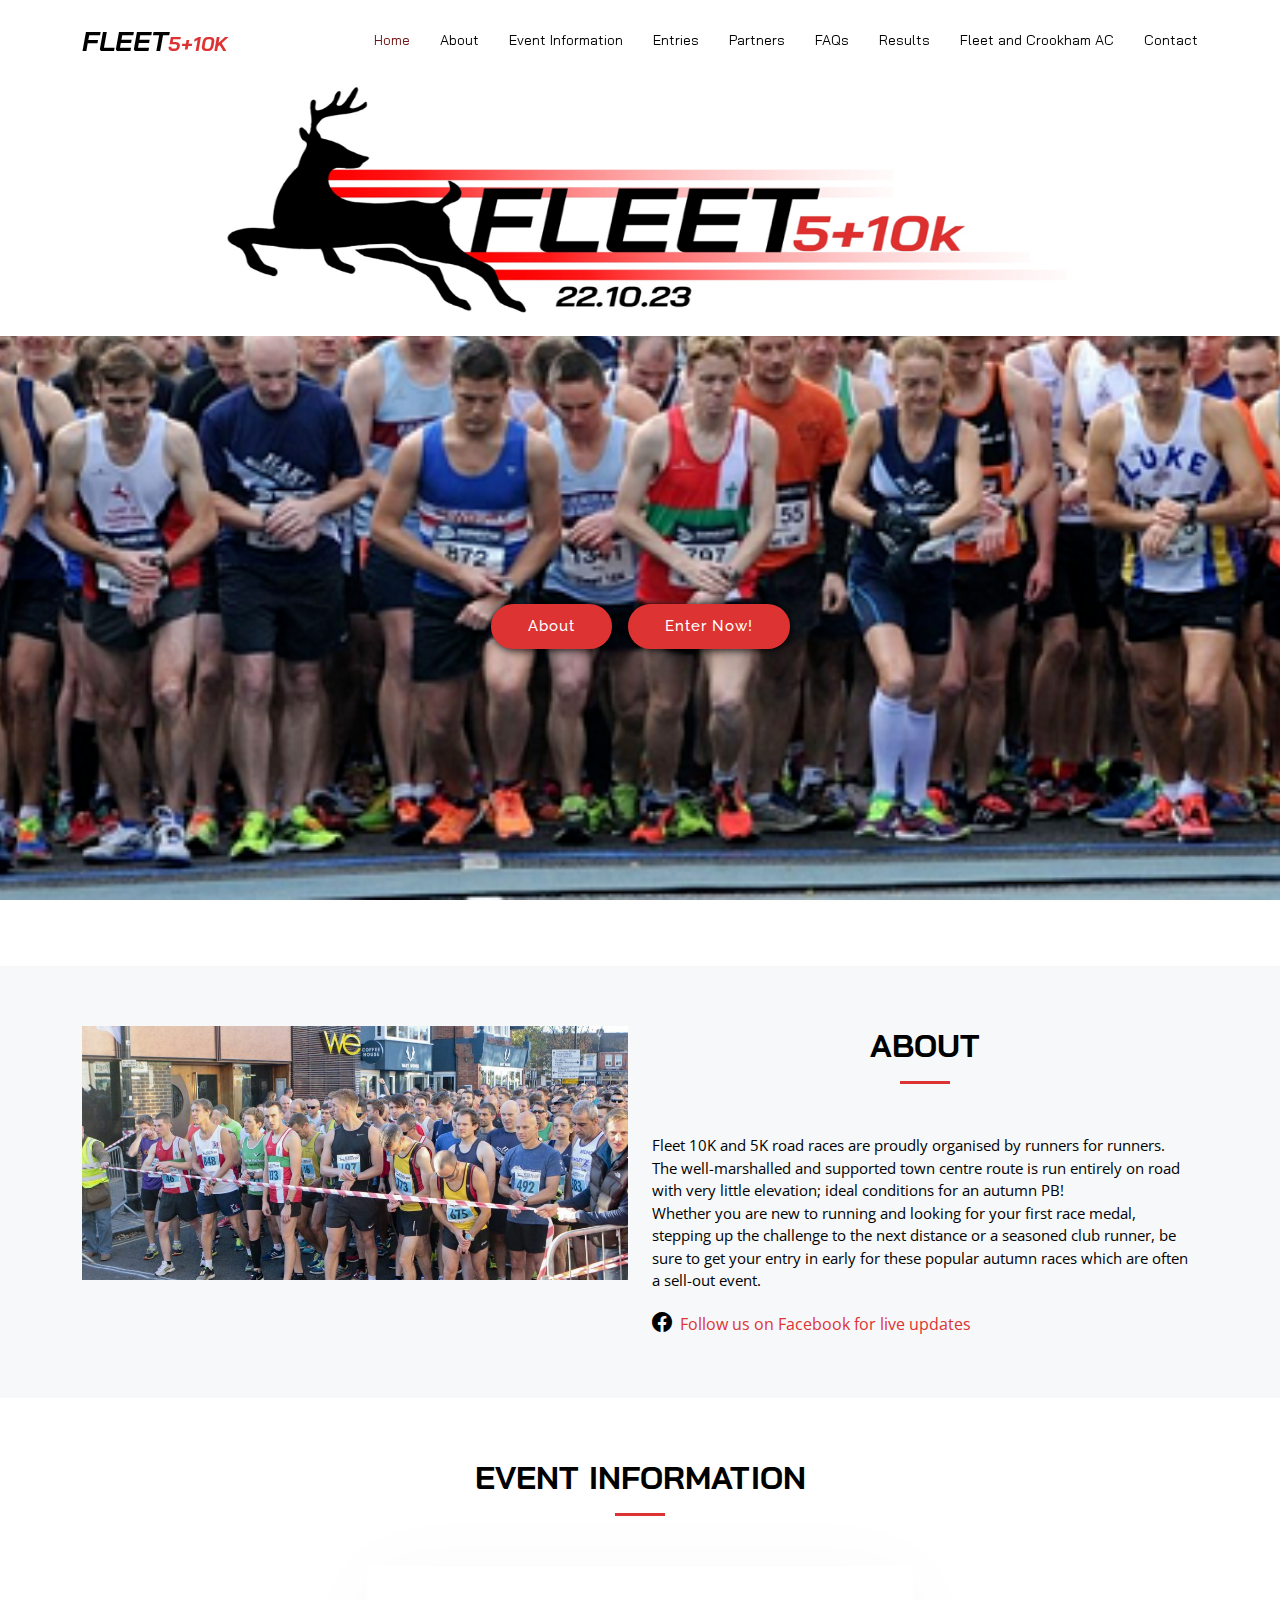
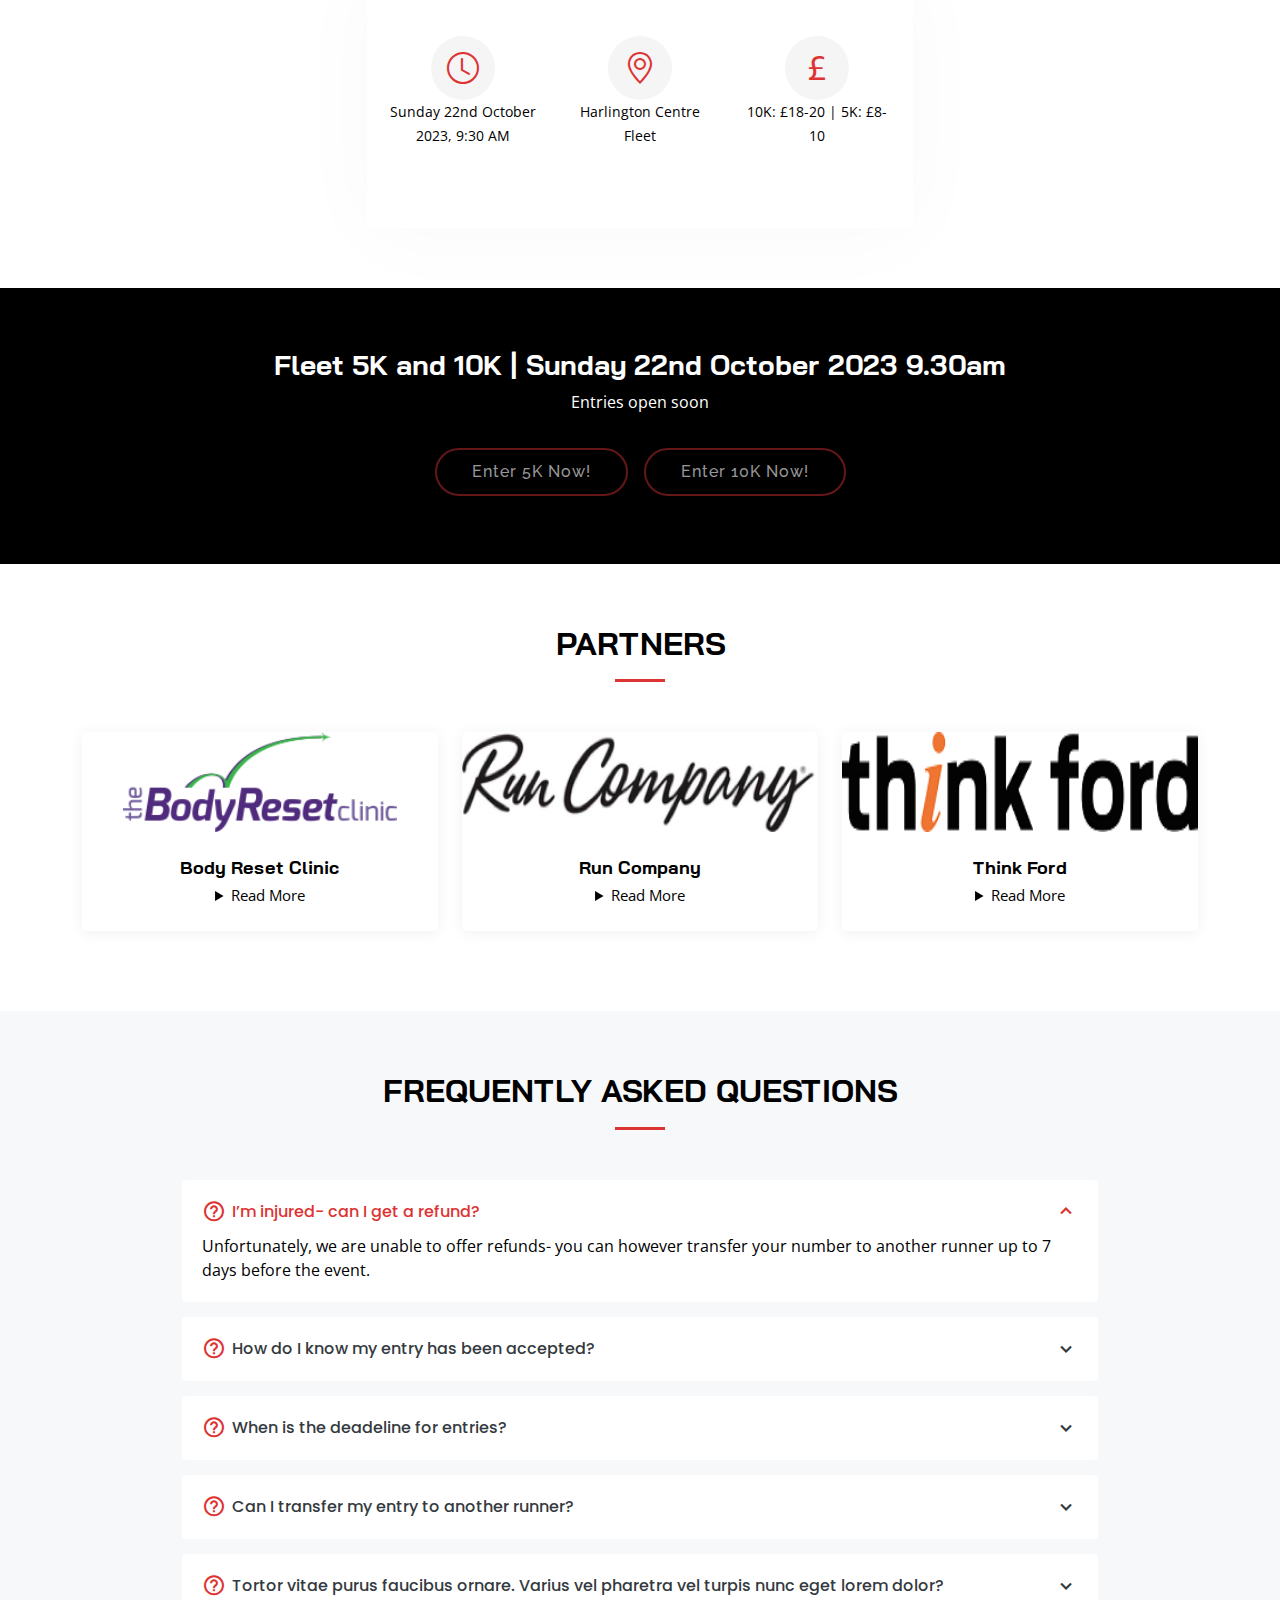
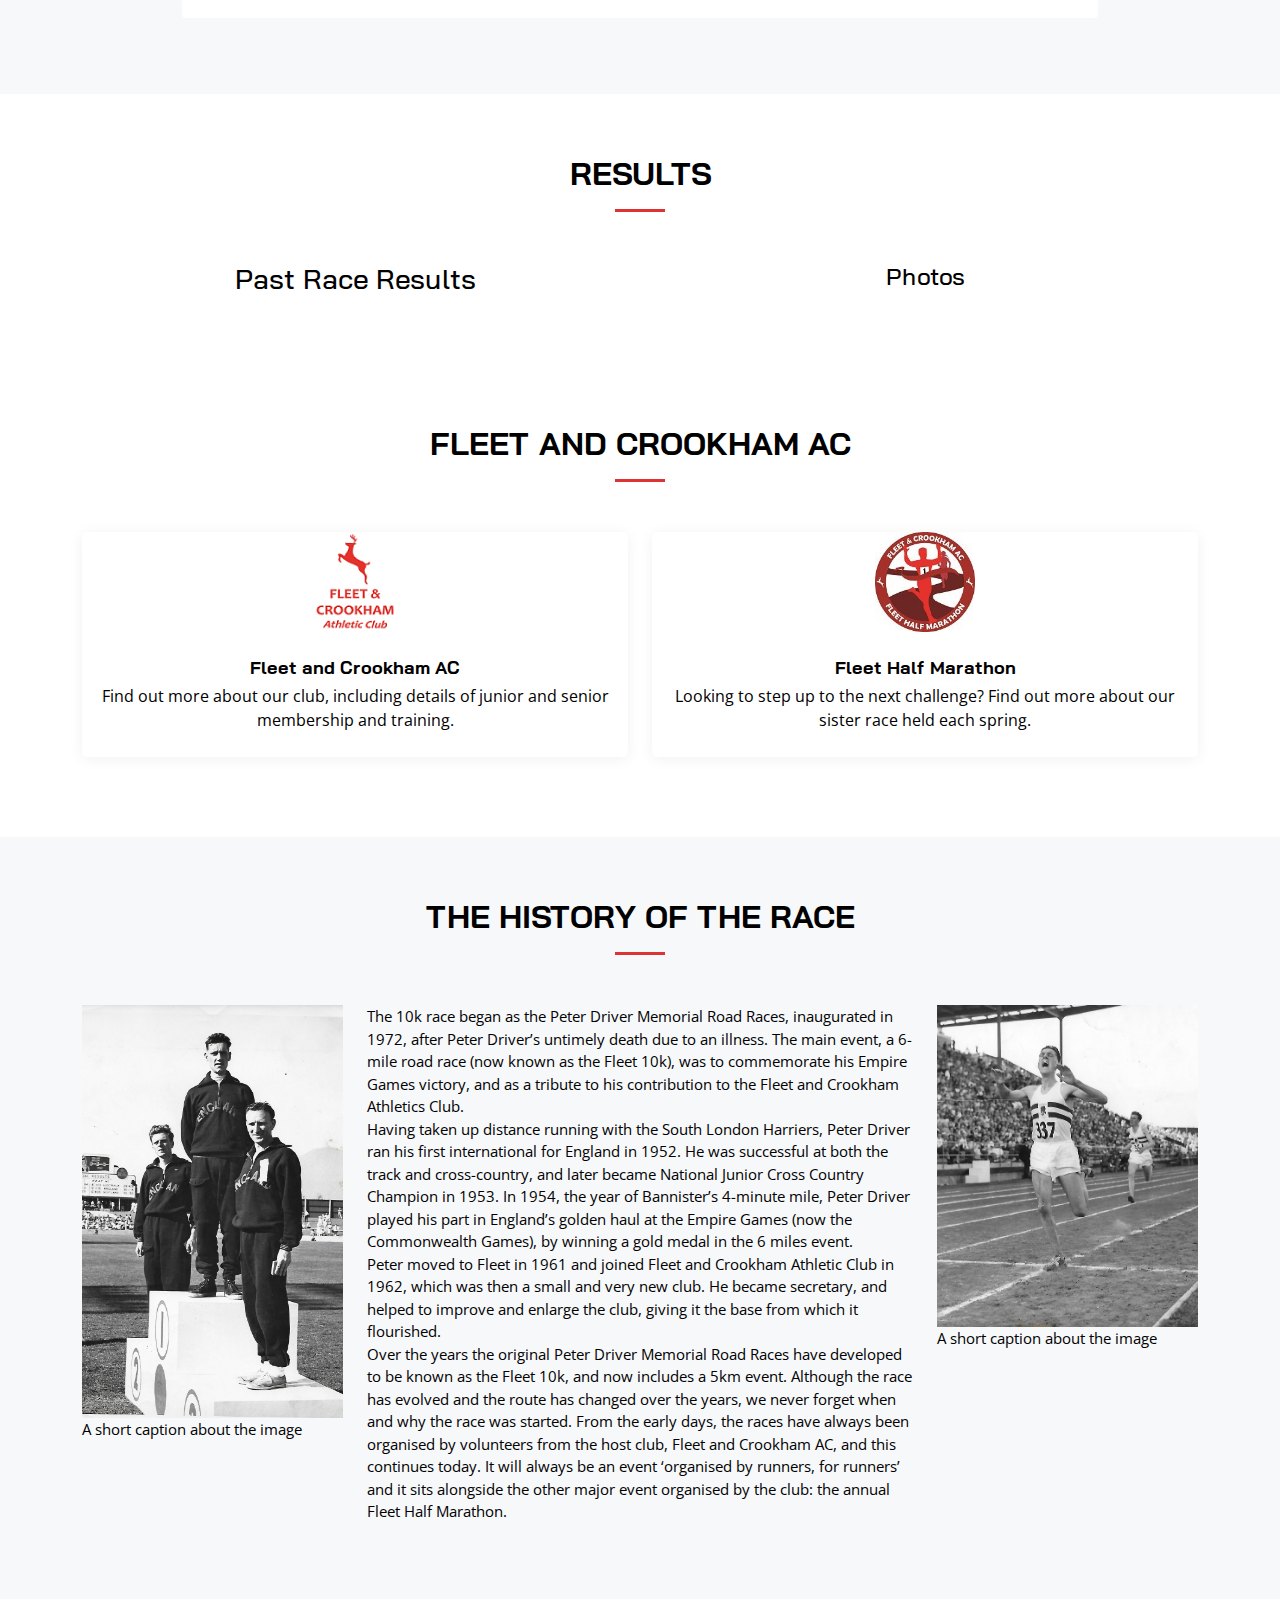
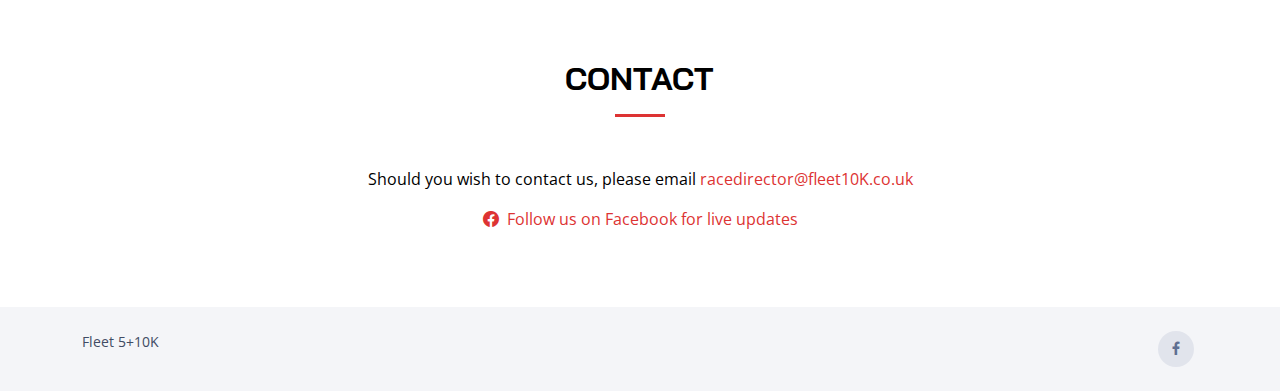
==== commit 417481ab: "update buttons cta" ====
--- a/index.html
+++ b/index.html
@@ -156,14 +156,17 @@
 
     <!-- ======= Cta Section ======= -->
     <section id="cta" class="cta">
-      <div class="container">
-
-        <div class="text-center">
-          <h3>Fleet 5K and 10K | Sunday 22nd October 2023 9.30am</h3>
-          <p>Entries open soon</p>
-          <a class="cta-btn">Enter Now!</a>
-        </div>
-
+      <div class="container text-center">
+        <h3>Fleet 5K and 10K | Sunday 22nd October 2023 9.30am</h3>
+        <p>Entries open soon</p>
+        <div class="container position-relative d-flex flex-row justify-content-center">
+          <div class="p-2">
+            <a class="cta-btn">Enter 5K Now!</a>          
+          </div>
+          <div class="p-2">
+            <a class="cta-btn">Enter 10K Now!</a>
+          </div>
+        </div>
       </div>
     </section><!-- End Cta Section -->
 
@@ -252,16 +255,15 @@
 
         <div class="section-title">
           <h2>Frequently Asked Questions</h2>
-          <p>Magnam dolores commodi suscipit. Necessitatibus eius consequatur ex aliquid fuga eum quidem. Sit sint consectetur velit. Quisquam quos quisquam cupiditate. Et nemo qui impedit suscipit alias ea. Quia fugiat sit in iste officiis commodi quidem hic quas.</p>
         </div>
 
         <div class="faq-list">
           <ul>
             <li data-aos="fade-up">
-              <i class="bx bx-help-circle icon-help"></i> <a data-bs-toggle="collapse" class="collapse" data-bs-target="#faq-list-1">Can I enter by post?<i class="bx bx-chevron-down icon-show"></i><i class="bx bx-chevron-up icon-close"></i></a>
+              <i class="bx bx-help-circle icon-help"></i> <a data-bs-toggle="collapse" class="collapse" data-bs-target="#faq-list-1">I’m injured- can I get a refund?<i class="bx bx-chevron-down icon-show"></i><i class="bx bx-chevron-up icon-close"></i></a>
               <div id="faq-list-1" class="collapse show" data-bs-parent=".faq-list">
                 <p>
-                  No, all runners should use the on-line entries facility.
+                  Unfortunately, we are unable to offer refunds- you can however transfer your number to another runner up to 7 days before the event.
                 </p>
               </div>
             </li>
@@ -321,7 +323,7 @@
             <h3 class="text-center">Past Race Results</h3>
           </div>
           <div class="col-md-6">
-            <button class="text-center results btn btn-get-started"><h4>Photos</h4></button>
+            <h4 class="text-center">Photos</h4>
           </div>
         </div>
 
@@ -386,7 +388,7 @@
           </div>
           <div class="col-lg-6 pt-4 pt-lg-0">
             <p>
-              The 10k race began as the Peter Driver Memorial Road Races, and was inaugurated in 1972, after Peter Driver’s untimely death due to an illness. The main event, a 6-mile road race (now known as the Fleet 10k), was to commemorate his Empire Games victory, and as a tribute to his contribution to the Fleet and Crookham Athletics Club.
+              The 10k race began as the Peter Driver Memorial Road Races, inaugurated in 1972, after Peter Driver’s untimely death due to an illness. The main event, a 6-mile road race (now known as the Fleet 10k), was to commemorate his Empire Games victory, and as a tribute to his contribution to the Fleet and Crookham Athletics Club.
               <br>
               Having taken up distance running with the South London Harriers, Peter Driver ran his first international for England in 1952. He was successful at both the track and cross-country, and later became National Junior Cross Country Champion in 1953. In 1954, the year of Bannister’s 4-minute mile, Peter Driver played his part in England’s golden haul at the Empire Games (now the Commonwealth Games), by winning a gold medal in the 6 miles event. 
               <br>
--- a/assets/css/style.css
+++ b/assets/css/style.css
@@ -346,7 +346,7 @@
   /* For mobile phones: */
   #heroLogo img {
     padding-top: 15%;
-    max-width: 300px;
+    max-width: 301px;
   }
   #hero .container{
     padding-top: 100px !important;
@@ -777,6 +777,7 @@
   background: #000000;
   background-size: cover;
   padding: 60px 0;
+  display: flex;
 }
 
 /* #cta {
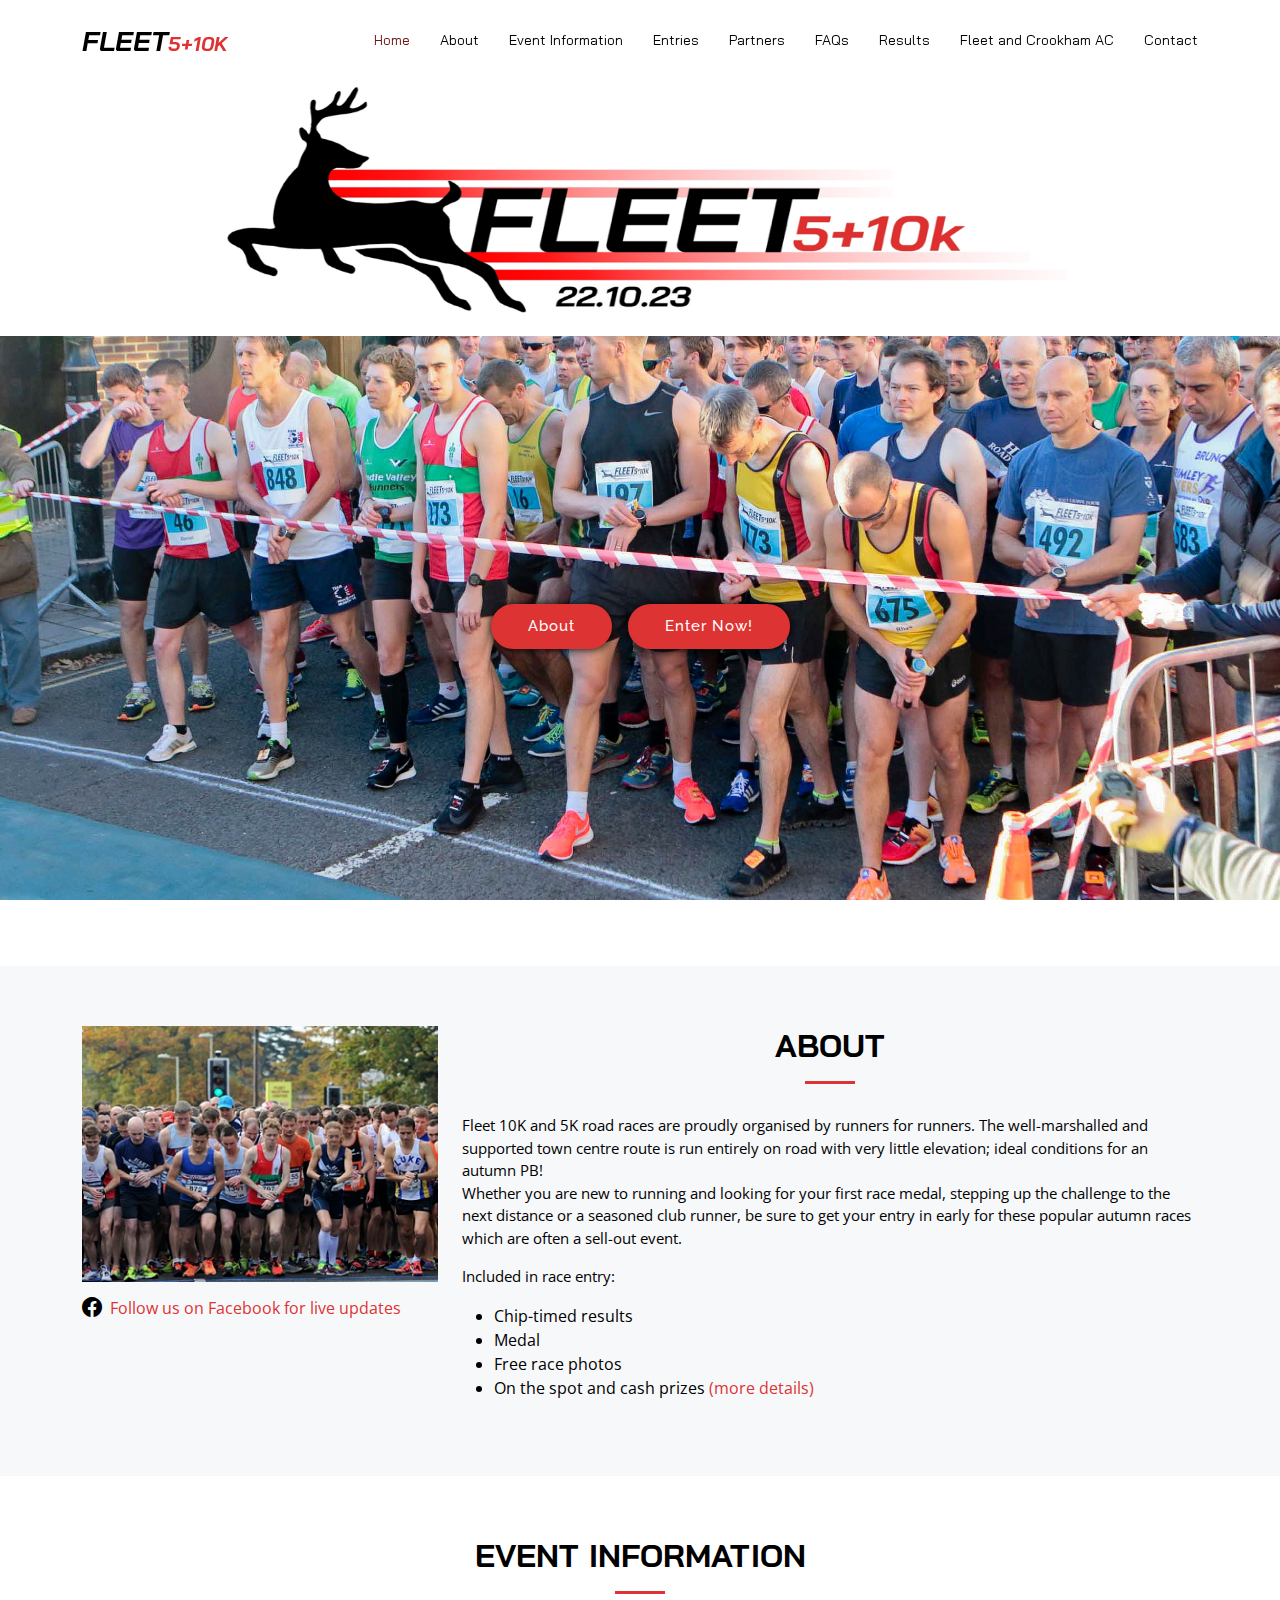
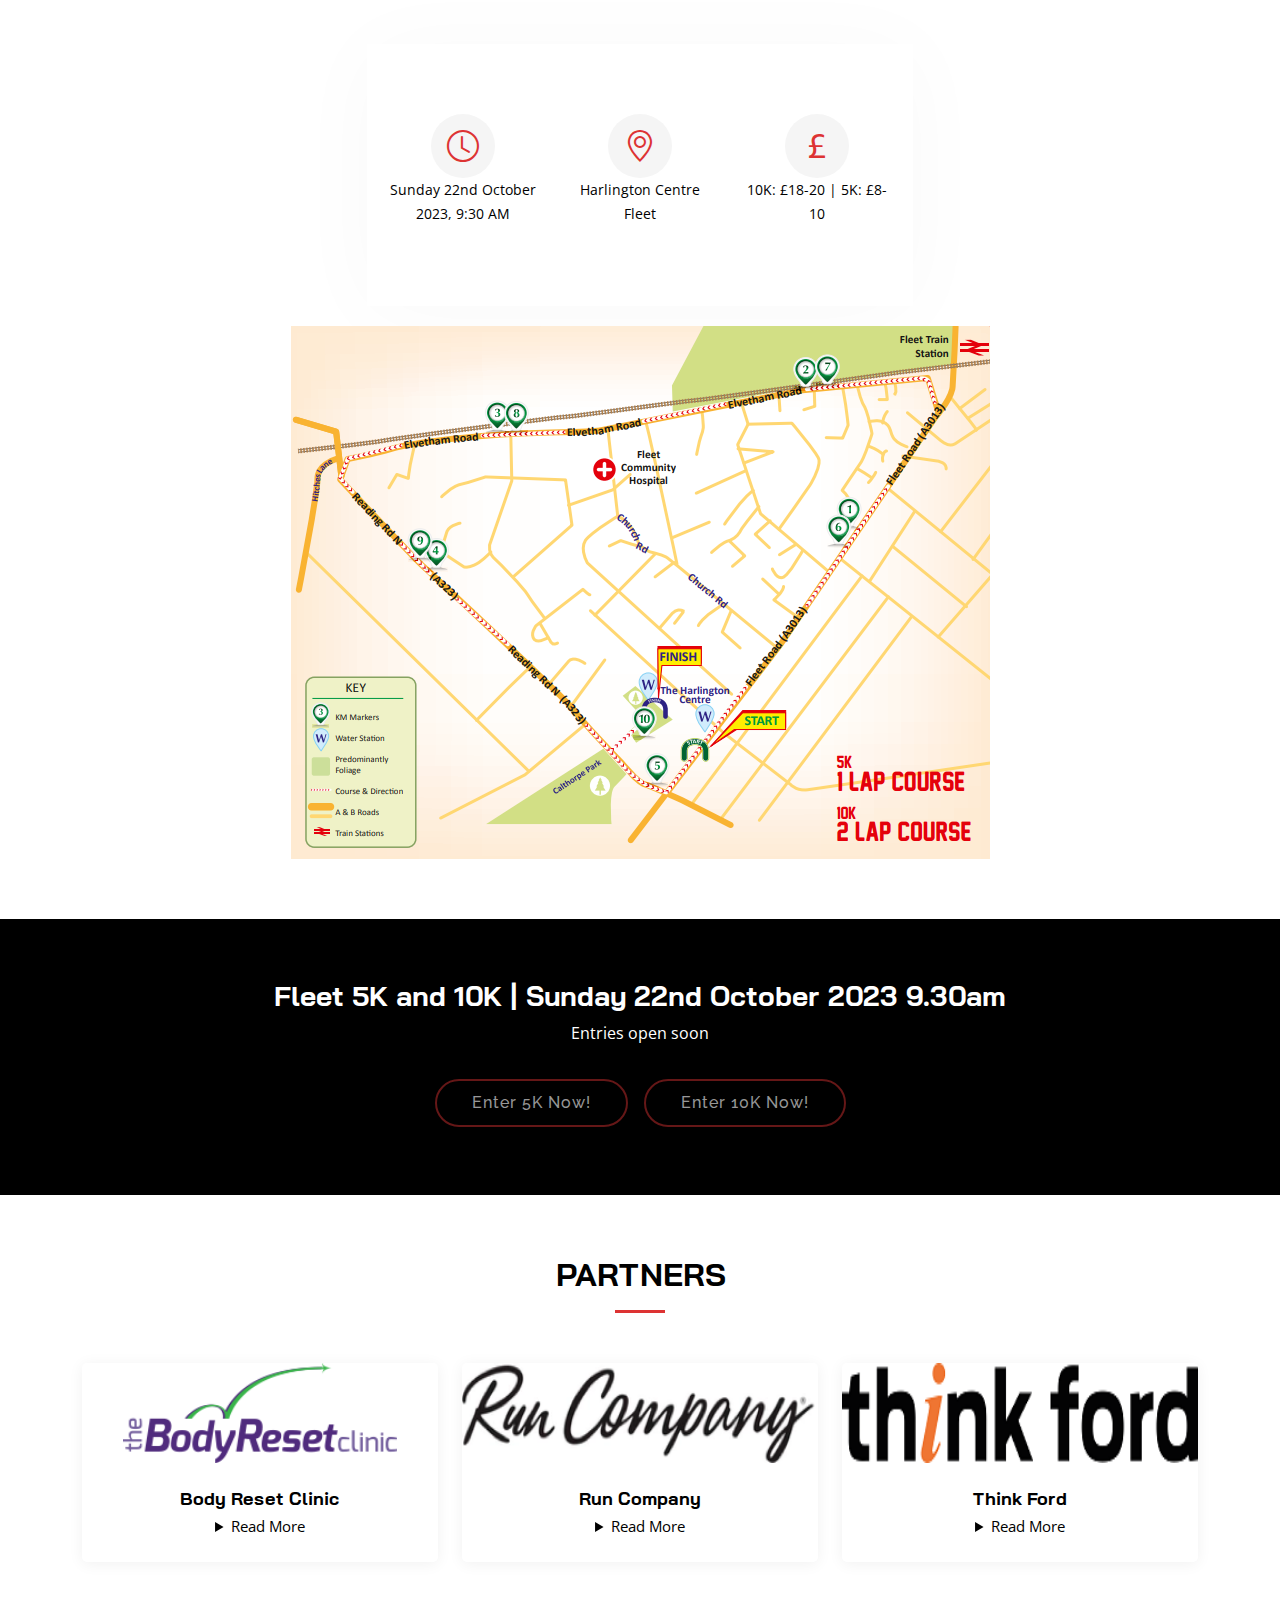
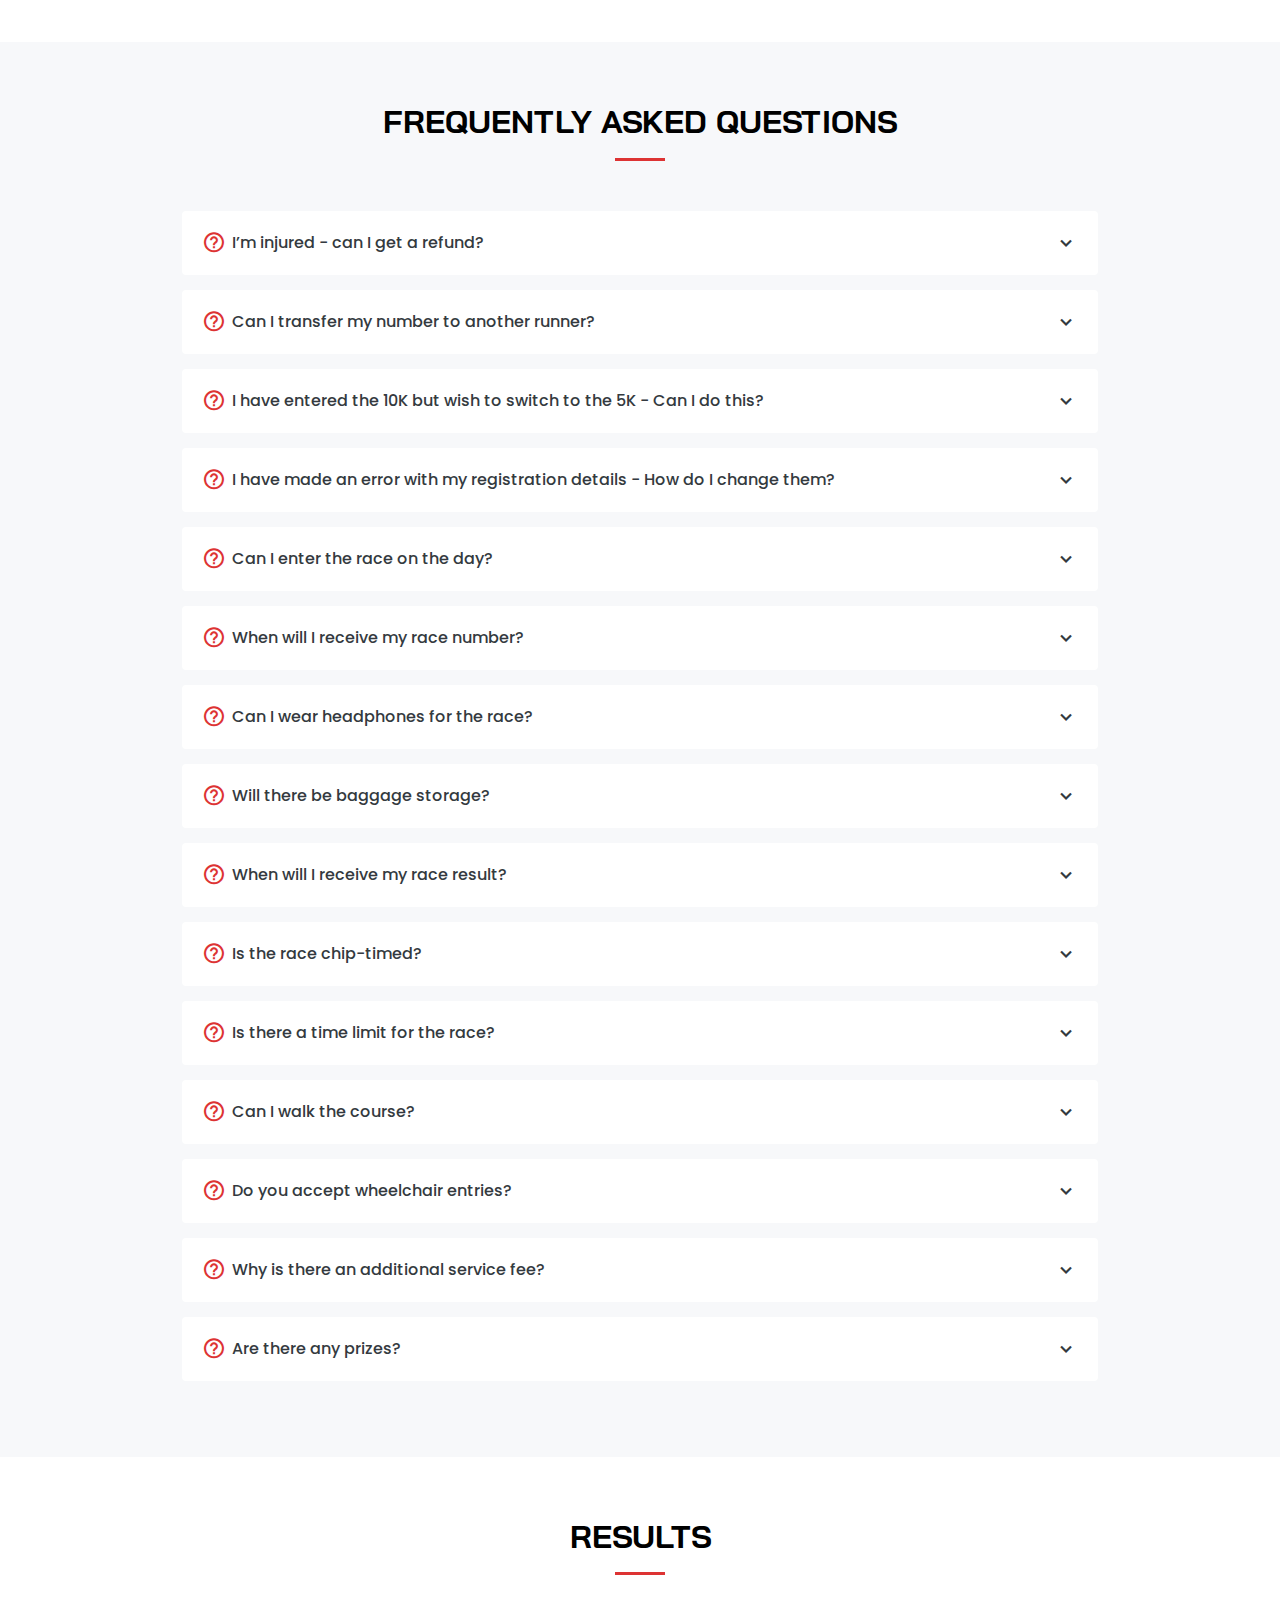
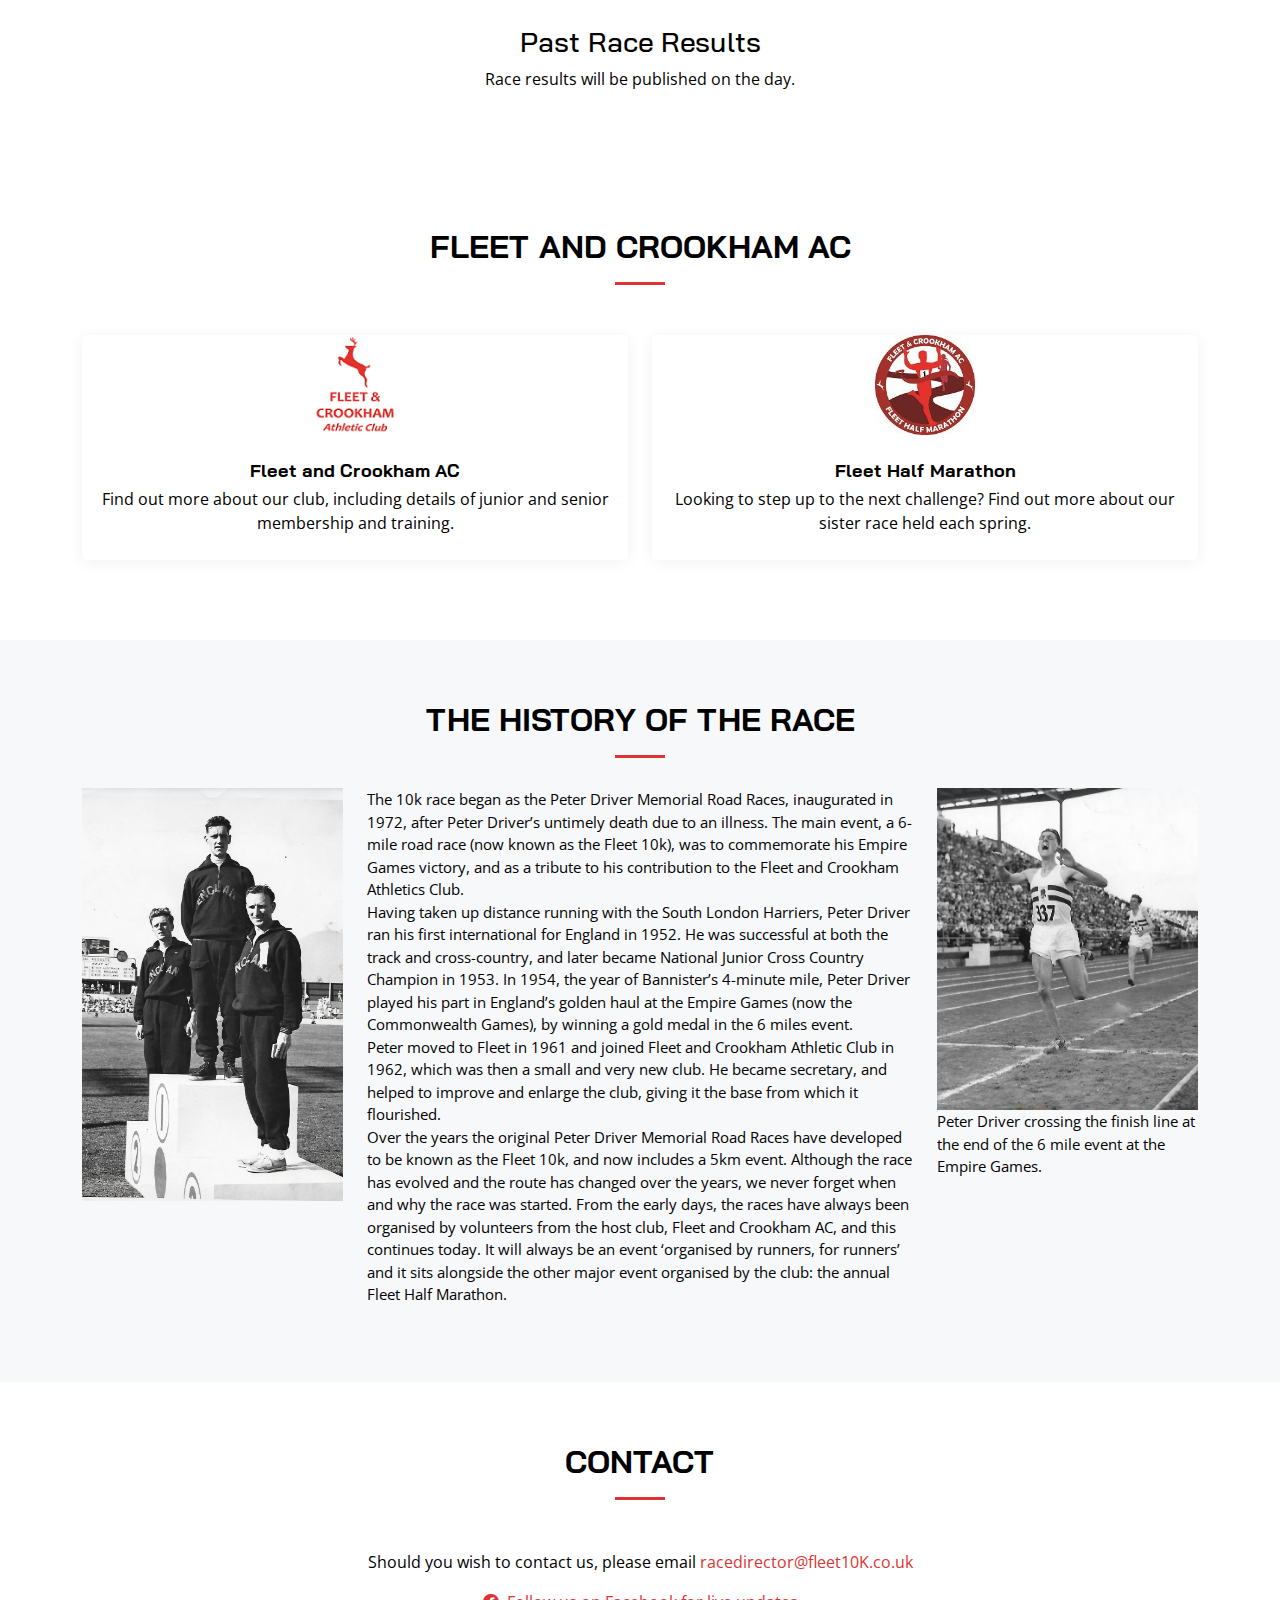
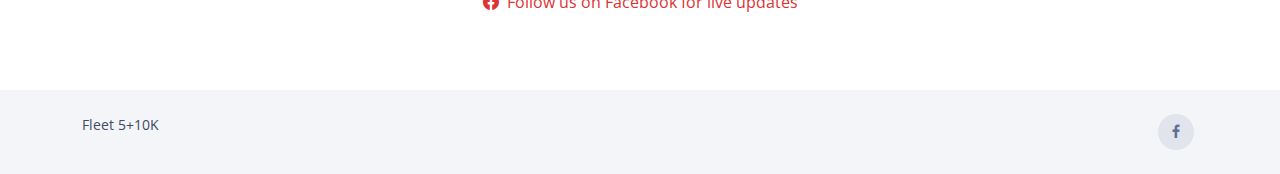
==== commit 31edaeb7: "update (second meeting)" ====
--- a/index.html
+++ b/index.html
@@ -90,21 +90,31 @@
       <div class="container">
 
         <div class="row">
-          <div class="col-lg-6">
-            <img src="assets/img/about.png" class="img-fluid" alt="">
-          </div>
-          <div class="col-lg-6 pt-4 pt-lg-0">
+          <div class="col-lg-4">
+            <img src="assets/img/about-img.png" class="img-fluid" alt="">
+            <div class="row">
+              <div class="col facebook">
+                <a href="https://www.facebook.com/fleet10k/?locale=en_GB"><i class="about bi bi-facebook"></i>&nbsp; Follow us on Facebook for live updates</a>
+              </div>           
+            </div>
+          </div>
+          <div class="col-lg-8 pt-4 pt-lg-0">
             <div class="section-title">
-              <h2>About</h3>
+              <h2>About</h2>
             </div>
             <p>
               Fleet 10K and 5K road races are proudly organised by runners for runners.
-              <br>
               The well-marshalled and supported town centre route is run entirely on road with very little elevation; ideal conditions for an autumn PB!
               <br>
               Whether you are new to running and looking for your first race medal, stepping up the challenge to the next distance or a seasoned club runner, be sure to get your entry in early for these popular autumn races which are often a sell-out event.            
-            </p>                  
-            <a href="https://www.facebook.com/fleet10k/?locale=en_GB"><i class="about bi bi-facebook"></i>&nbsp; Follow us on Facebook for live updates</a>
+            </p>
+            <p>Included in race entry:</p>
+            <ul class="list">
+              <li>Chip-timed results</li>
+              <li>Medal</li>
+              <li>Free race photos</li>
+              <li>On the spot and cash prizes <a href="#faq">(more details)</a></li>
+            </ul>
           </div>
         </div>
 
@@ -149,8 +159,14 @@
             </div>
           </div>
 
-        </div>
-
+          </div>
+        </div>
+        <div class="text-center row">
+          <div class="col-12">
+            <img src="assets/img/course-map.png" class="img-fluid">
+          </div>
+          <!--Add in the map here-->
+        </div>
       </div>
     </section><!-- End Event Information Section -->
 
@@ -260,47 +276,138 @@
         <div class="faq-list">
           <ul>
             <li data-aos="fade-up">
-              <i class="bx bx-help-circle icon-help"></i> <a data-bs-toggle="collapse" class="collapse" data-bs-target="#faq-list-1">I’m injured- can I get a refund?<i class="bx bx-chevron-down icon-show"></i><i class="bx bx-chevron-up icon-close"></i></a>
-              <div id="faq-list-1" class="collapse show" data-bs-parent=".faq-list">
-                <p>
-                  Unfortunately, we are unable to offer refunds- you can however transfer your number to another runner up to 7 days before the event.
+              <i class="bx bx-help-circle icon-help"></i> <a data-bs-toggle="collapse" class="collapsed" data-bs-target="#faq-list-1">I’m injured - can I get a refund?<i class="bx bx-chevron-down icon-show"></i><i class="bx bx-chevron-up icon-close"></i></a>
+              <div id="faq-list-1" class="collapse" data-bs-parent=".faq-list">
+                <p>
+                  Unfortunately, we are unable to offer refunds - you can however transfer your number to another runner up to 7 days before the event.
                 </p>
               </div>
             </li>
 
             <li data-aos="fade-up" data-aos-delay="100">
-              <i class="bx bx-help-circle icon-help"></i> <a data-bs-toggle="collapse" data-bs-target="#faq-list-2" class="collapsed">How do I know my entry has been accepted? <i class="bx bx-chevron-down icon-show"></i><i class="bx bx-chevron-up icon-close"></i></a>
+              <i class="bx bx-help-circle icon-help"></i> <a data-bs-toggle="collapse" data-bs-target="#faq-list-2" class="collapsed">Can I transfer my number to another runner?<i class="bx bx-chevron-down icon-show"></i><i class="bx bx-chevron-up icon-close"></i></a>
               <div id="faq-list-2" class="collapse" data-bs-parent=".faq-list">
                 <p>
-                  If you have entered on-line and have received a confirmation email from Run Britain then your entry is secure.
+                  SPORTS SYSTEMS TEXT
                 </p>
               </div>
             </li>
 
             <li data-aos="fade-up" data-aos-delay="200">
-              <i class="bx bx-help-circle icon-help"></i> <a data-bs-toggle="collapse" data-bs-target="#faq-list-3" class="collapsed">When is the deadeline for entries? <i class="bx bx-chevron-down icon-show"></i><i class="bx bx-chevron-up icon-close"></i></a>
+              <i class="bx bx-help-circle icon-help"></i> <a data-bs-toggle="collapse" data-bs-target="#faq-list-3" class="collapsed">I have entered the 10K but wish to switch to the 5K - Can I do this?<i class="bx bx-chevron-down icon-show"></i><i class="bx bx-chevron-up icon-close"></i></a>
               <div id="faq-list-3" class="collapse" data-bs-parent=".faq-list">
                 <p>
-                  Entries are accepted up to [date] or when the entry limit has been reached. Unfortunately, we cannot accept late entries or entries on the day. We do not operate a waiting/reserve list once the entry limit has been reached.
+                  SPORTS SYSTEMS TEXT
                 </p>
               </div>
             </li>
 
             <li data-aos="fade-up" data-aos-delay="300">
-              <i class="bx bx-help-circle icon-help"></i> <a data-bs-toggle="collapse" data-bs-target="#faq-list-4" class="collapsed">Can I transfer my entry to another runner? <i class="bx bx-chevron-down icon-show"></i><i class="bx bx-chevron-up icon-close"></i></a>
+              <i class="bx bx-help-circle icon-help"></i> <a data-bs-toggle="collapse" data-bs-target="#faq-list-4" class="collapsed">I have made an error with my registration details - How do I change them?<i class="bx bx-chevron-down icon-show"></i><i class="bx bx-chevron-up icon-close"></i></a>
               <div id="faq-list-4" class="collapse" data-bs-parent=".faq-list">
                 <p>
-                  If you wish to transfer your entry to another runner please contact racedirector@fleet10K.co.uk with your details and the details of the person you wish to transfer the entry to. The race organisers will not take any part in the payment between runners for transferred entries. No charge is made by the organisers to transfer an entry.
+                  SPORTS SYSTEMS TEXT
+                </p>
+              </div>
+            </li>
+
+            <li data-aos="fade-up" data-aos-delay="400">
+              <i class="bx bx-help-circle icon-help"></i> <a data-bs-toggle="collapse" data-bs-target="#faq-list-5" class="collapsed">Can I enter the race on the day?<i class="bx bx-chevron-down icon-show"></i><i class="bx bx-chevron-up icon-close"></i></a>
+              <div id="faq-list-5" class="collapse" data-bs-parent=".faq-list">
+                <p>
+                  Unfortunately, we are unable to take entries on the day.
+                </p>
+              </div>
+            </li>
+
+            <li data-aos="fade-up" data-aos-delay="400">
+              <i class="bx bx-help-circle icon-help"></i> <a data-bs-toggle="collapse" data-bs-target="#faq-list-6" class="collapsed">When will I receive my race number?<i class="bx bx-chevron-down icon-show"></i><i class="bx bx-chevron-up icon-close"></i></a>
+              <div id="faq-list-6" class="collapse" data-bs-parent=".faq-list">
+                <p>
+                  Race numbers will be available from Race HQ, The Harlington Centre, Fleet from 8am on the morning of the race, Sunday 22nd October 2023.                
+                </p>
+              </div>
+            </li>
+
+            <li data-aos="fade-up" data-aos-delay="400">
+              <i class="bx bx-help-circle icon-help"></i> <a data-bs-toggle="collapse" data-bs-target="#faq-list-7" class="collapsed">Can I wear headphones for the race?<i class="bx bx-chevron-down icon-show"></i><i class="bx bx-chevron-up icon-close"></i></a>
+              <div id="faq-list-7" class="collapse" data-bs-parent=".faq-list">
+                <p>
+                  The use of personal stereos, iPods, phones or other music devises is not allowed under UKA rule 240 S5 – the wearing of headphones, or similar devices, (other than those medically prescribed), is not permitted in races on any single carriageway road that is not wholly closed to traffic. There are some short sections on the Fleet 5k and 10k course which do have traffic coming in the opposite direction to runners and is therefore not wholly closed. The wearing of such equipment may prevent you from hearing instructions from marshals and other event staff as well as the hearing of sirens/horns from emergency services and other vehicles. By wearing such devices you are putting yourself and those around you at risk. Rule 240 S5 also states if the athlete wears conductive headphones, these are acceptable as these work by conducting sound through bones and do not sit or block the ears. The event will have no responsibility should this rule be ignored.
                   <br>
-                  Entries cannot be transferred after [date].                </p>
-              </div>
-            </li>
-
-            <li data-aos="fade-up" data-aos-delay="400">
-              <i class="bx bx-help-circle icon-help"></i> <a data-bs-toggle="collapse" data-bs-target="#faq-list-5" class="collapsed">Tortor vitae purus faucibus ornare. Varius vel pharetra vel turpis nunc eget lorem dolor? <i class="bx bx-chevron-down icon-show"></i><i class="bx bx-chevron-up icon-close"></i></a>
-              <div id="faq-list-5" class="collapse" data-bs-parent=".faq-list">
-                <p>
-                  Laoreet sit amet cursus sit amet dictum sit amet justo. Mauris vitae ultricies leo integer malesuada nunc vel. Tincidunt eget nullam non nisi est sit amet. Turpis nunc eget lorem dolor sed. Ut venenatis tellus in metus vulputate eu scelerisque.
+                  Please do not risk our ability to get a future license for this event by ignoring this rule.                
+                </p>
+              </div>
+            </li>
+
+            <li data-aos="fade-up" data-aos-delay="400">
+              <i class="bx bx-help-circle icon-help"></i> <a data-bs-toggle="collapse" data-bs-target="#faq-list-8" class="collapsed">Will there be baggage storage?<i class="bx bx-chevron-down icon-show"></i><i class="bx bx-chevron-up icon-close"></i></a>
+              <div id="faq-list-8" class="collapse" data-bs-parent=".faq-list">
+                <p>
+                  Yes, there will be baggage storage available at race HQ, The Harlington Centre, Fleet. Please ensure your race number is clearly visible on your bag.
+                </p>
+              </div>
+            </li>
+
+            <li data-aos="fade-up" data-aos-delay="400">
+              <i class="bx bx-help-circle icon-help"></i> <a data-bs-toggle="collapse" data-bs-target="#faq-list-9" class="collapsed">When will I receive my race result?<i class="bx bx-chevron-down icon-show"></i><i class="bx bx-chevron-up icon-close"></i></a>
+              <div id="faq-list-9" class="collapse" data-bs-parent=".faq-list">
+                <p>
+                  If you provided a mobile number at registration, you should receive a SMS race result within a few hours of the race. A full list of results is usually available within 24 hours from Sports Systems xxxxxxx (further text?)
+                </p>
+              </div>
+            </li>
+
+            <li data-aos="fade-up" data-aos-delay="400">
+              <i class="bx bx-help-circle icon-help"></i> <a data-bs-toggle="collapse" data-bs-target="#faq-list-10" class="collapsed">Is the race chip-timed?<i class="bx bx-chevron-down icon-show"></i><i class="bx bx-chevron-up icon-close"></i></a>
+              <div id="faq-list-10" class="collapse" data-bs-parent=".faq-list">
+                <p>
+                  Yes, the race is chip- timed. You will receive a timing chip when picking up your race number, this must be attached to your shoe. There will be instructions on how to do this with the chip.
+                </p>
+              </div>
+            </li>
+
+            <li data-aos="fade-up" data-aos-delay="400">
+              <i class="bx bx-help-circle icon-help"></i> <a data-bs-toggle="collapse" data-bs-target="#faq-list-11" class="collapsed">Is there a time limit for the race?<i class="bx bx-chevron-down icon-show"></i><i class="bx bx-chevron-up icon-close"></i></a>
+              <div id="faq-list-11" class="collapse" data-bs-parent=".faq-list">
+                <p>
+                  There is a 90-minute time limit for the race. This is due to the use of the public road and the imposed limit on the road closure duration. If you are falling behind this time limit, you will be allowed to carry on but will be asked to use the pavement as we are obliged to re-open the roads according to the approved road closure agreement.
+                </p>
+              </div>
+            </li>
+
+            <li data-aos="fade-up" data-aos-delay="400">
+              <i class="bx bx-help-circle icon-help"></i> <a data-bs-toggle="collapse" data-bs-target="#faq-list-12" class="collapsed">Can I walk the course?<i class="bx bx-chevron-down icon-show"></i><i class="bx bx-chevron-up icon-close"></i></a>
+              <div id="faq-list-12" class="collapse" data-bs-parent=".faq-list">
+                <p>
+                  The expectation is that people entering the races will be running the course. We have a 90-minute time limit in place for road closures and rely on volunteer marshals to direct and help ensure the safety of runners. We offer a 10K to 5K race swap transfer up to xxxxx days before the event.
+                </p>
+              </div>
+            </li>
+
+            <li data-aos="fade-up" data-aos-delay="400">
+              <i class="bx bx-help-circle icon-help"></i> <a data-bs-toggle="collapse" data-bs-target="#faq-list-13" class="collapsed">Do you accept wheelchair entries?<i class="bx bx-chevron-down icon-show"></i><i class="bx bx-chevron-up icon-close"></i></a>
+              <div id="faq-list-13" class="collapse" data-bs-parent=".faq-list">
+                <p>
+                  Unfortunately, we are unable to accept wheelchair entries.
+                </p>
+              </div>
+            </li>
+
+            <li data-aos="fade-up" data-aos-delay="400">
+              <i class="bx bx-help-circle icon-help"></i> <a data-bs-toggle="collapse" data-bs-target="#faq-list-14" class="collapsed">Why is there an additional service fee?<i class="bx bx-chevron-down icon-show"></i><i class="bx bx-chevron-up icon-close"></i></a>
+              <div id="faq-list-14" class="collapse" data-bs-parent=".faq-list">
+                <p>
+                  The service fee includes chip-timed results and allows the option to edit registration details and make free transfers between runners.
+                </p>
+              </div>
+            </li>
+
+            <li data-aos="fade-up" data-aos-delay="400">
+              <i class="bx bx-help-circle icon-help"></i> <a data-bs-toggle="collapse" data-bs-target="#faq-list-15" class="collapsed">Are there any prizes?<i class="bx bx-chevron-down icon-show"></i><i class="bx bx-chevron-up icon-close"></i></a>
+              <div id="faq-list-15" class="collapse" data-bs-parent=".faq-list">
+                <p>
+                  Yes, there are cash prizes for the first male and female finishers of each race and course record cash prizes. There are also a range of age category and on-the-spot prizes. 
                 </p>
               </div>
             </li>
@@ -319,11 +426,9 @@
           <h2>Results</h2>
         </div>
         <div class="row">
-          <div class="col-md-6">
+          <div class="col-12">
             <h3 class="text-center">Past Race Results</h3>
-          </div>
-          <div class="col-md-6">
-            <h4 class="text-center">Photos</h4>
+            <p class="text-center">Race results will be published on the day.</p>
           </div>
         </div>
 
@@ -384,7 +489,6 @@
         <div class="row">
           <div class="col-lg-3">
             <img src="assets/img/three-on-a-podium.png" class="img-fluid" alt="">
-            <p>A short caption about the image</p>
           </div>
           <div class="col-lg-6 pt-4 pt-lg-0">
             <p>
@@ -399,7 +503,7 @@
           </div>
           <div class="col-lg-3">
             <img src="assets/img/peter-driver.png" class="img-fluid" alt="">
-            <p>A short caption about the image</p>
+            <p>Peter Driver crossing the finish line at the end of the 6 mile event at the Empire Games.</p>
           </div>
         </div>
 
--- a/assets/css/style.css
+++ b/assets/css/style.css
@@ -361,7 +361,7 @@
   margin-top: -5%;
   width: 100%;
   height: 70vh;
-  background: url("../img/hero-bg.png") top center;
+  background: url("../img/bg-photo-high-res.jpeg") top center;
   background-size: cover;
   position: relative;
 }
@@ -596,6 +596,18 @@
   color: #000000;
 }
 
+.about h2 {
+  margin-bottom: 0;
+}
+
+.about .facebook {
+  padding-top: 10px;
+}
+
+.about .list {
+  
+}
+
 .about .bi-facebook {
   font-size: 20px;
 }
@@ -663,6 +675,7 @@
 
 .eventInfo .icon-row {
   justify-content: center;
+  padding-bottom: 20px;
 }
 
 .eventInfo .icon-box .icon {
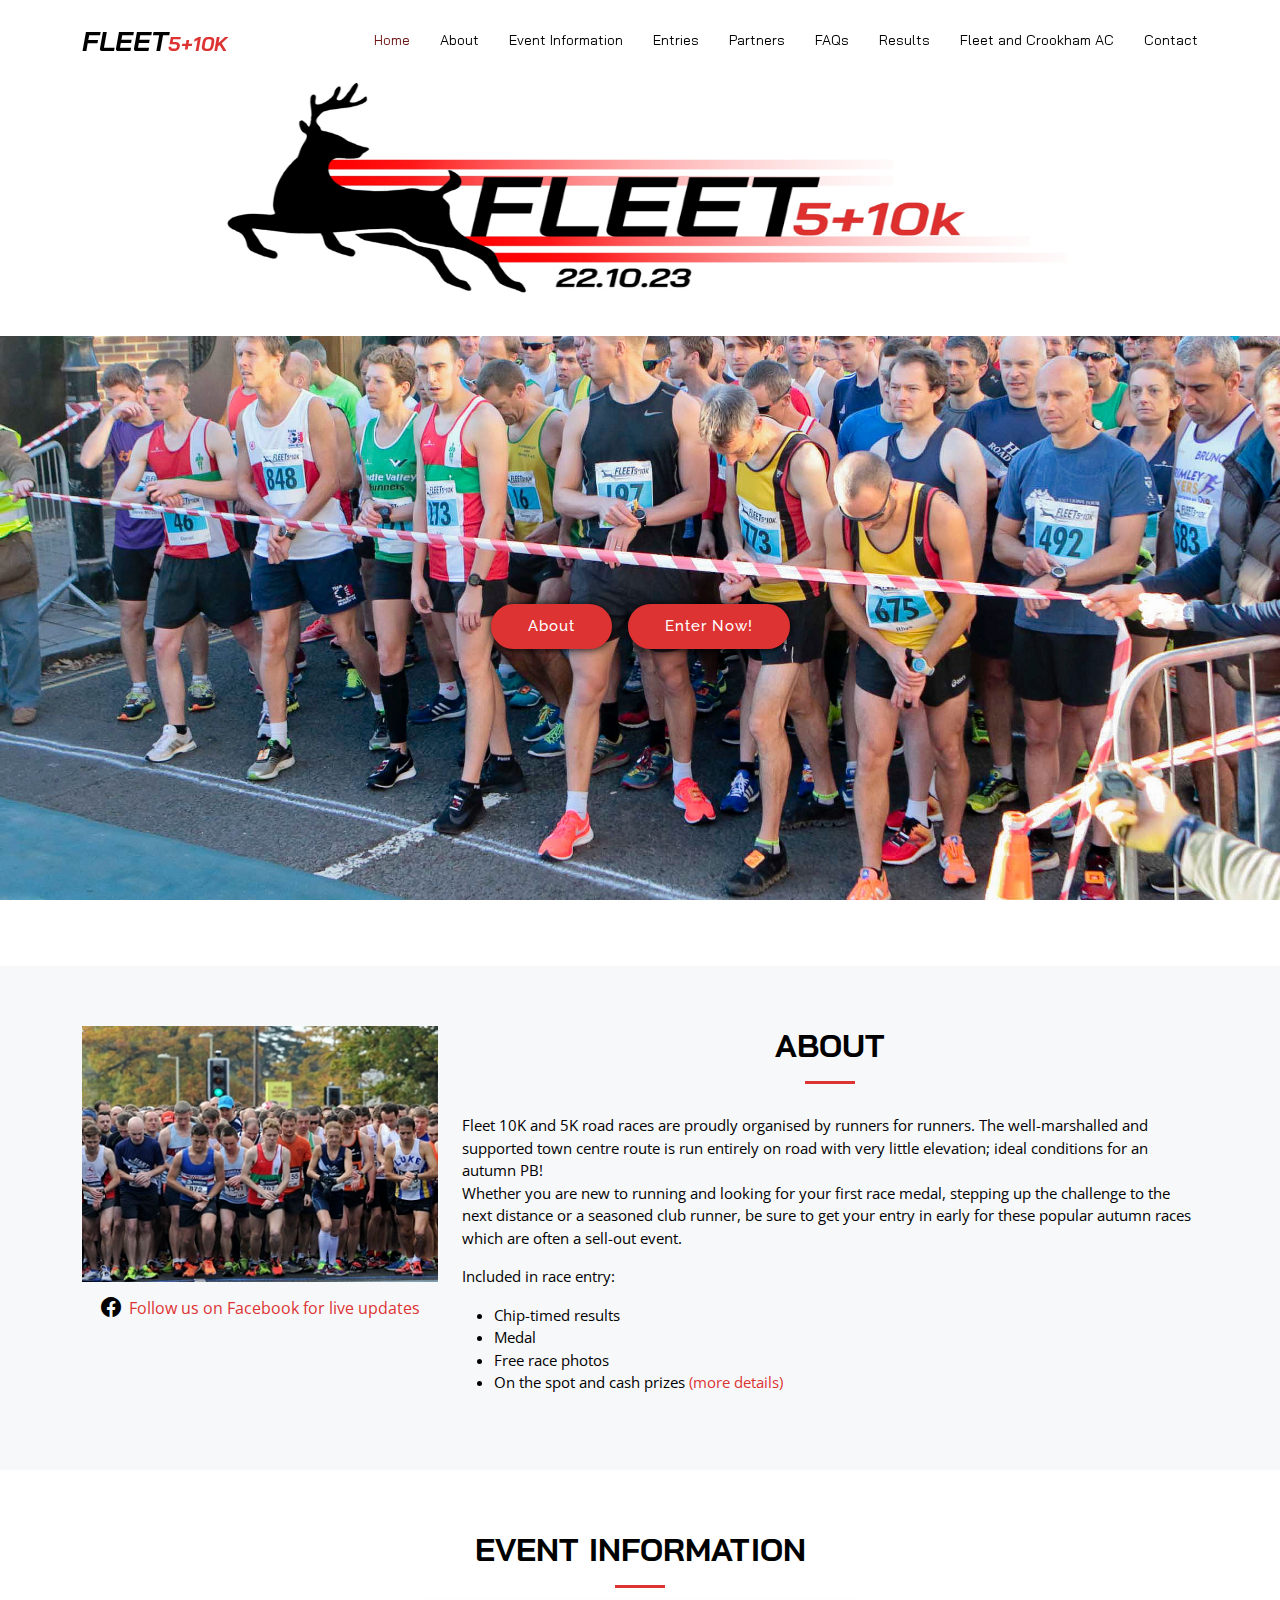
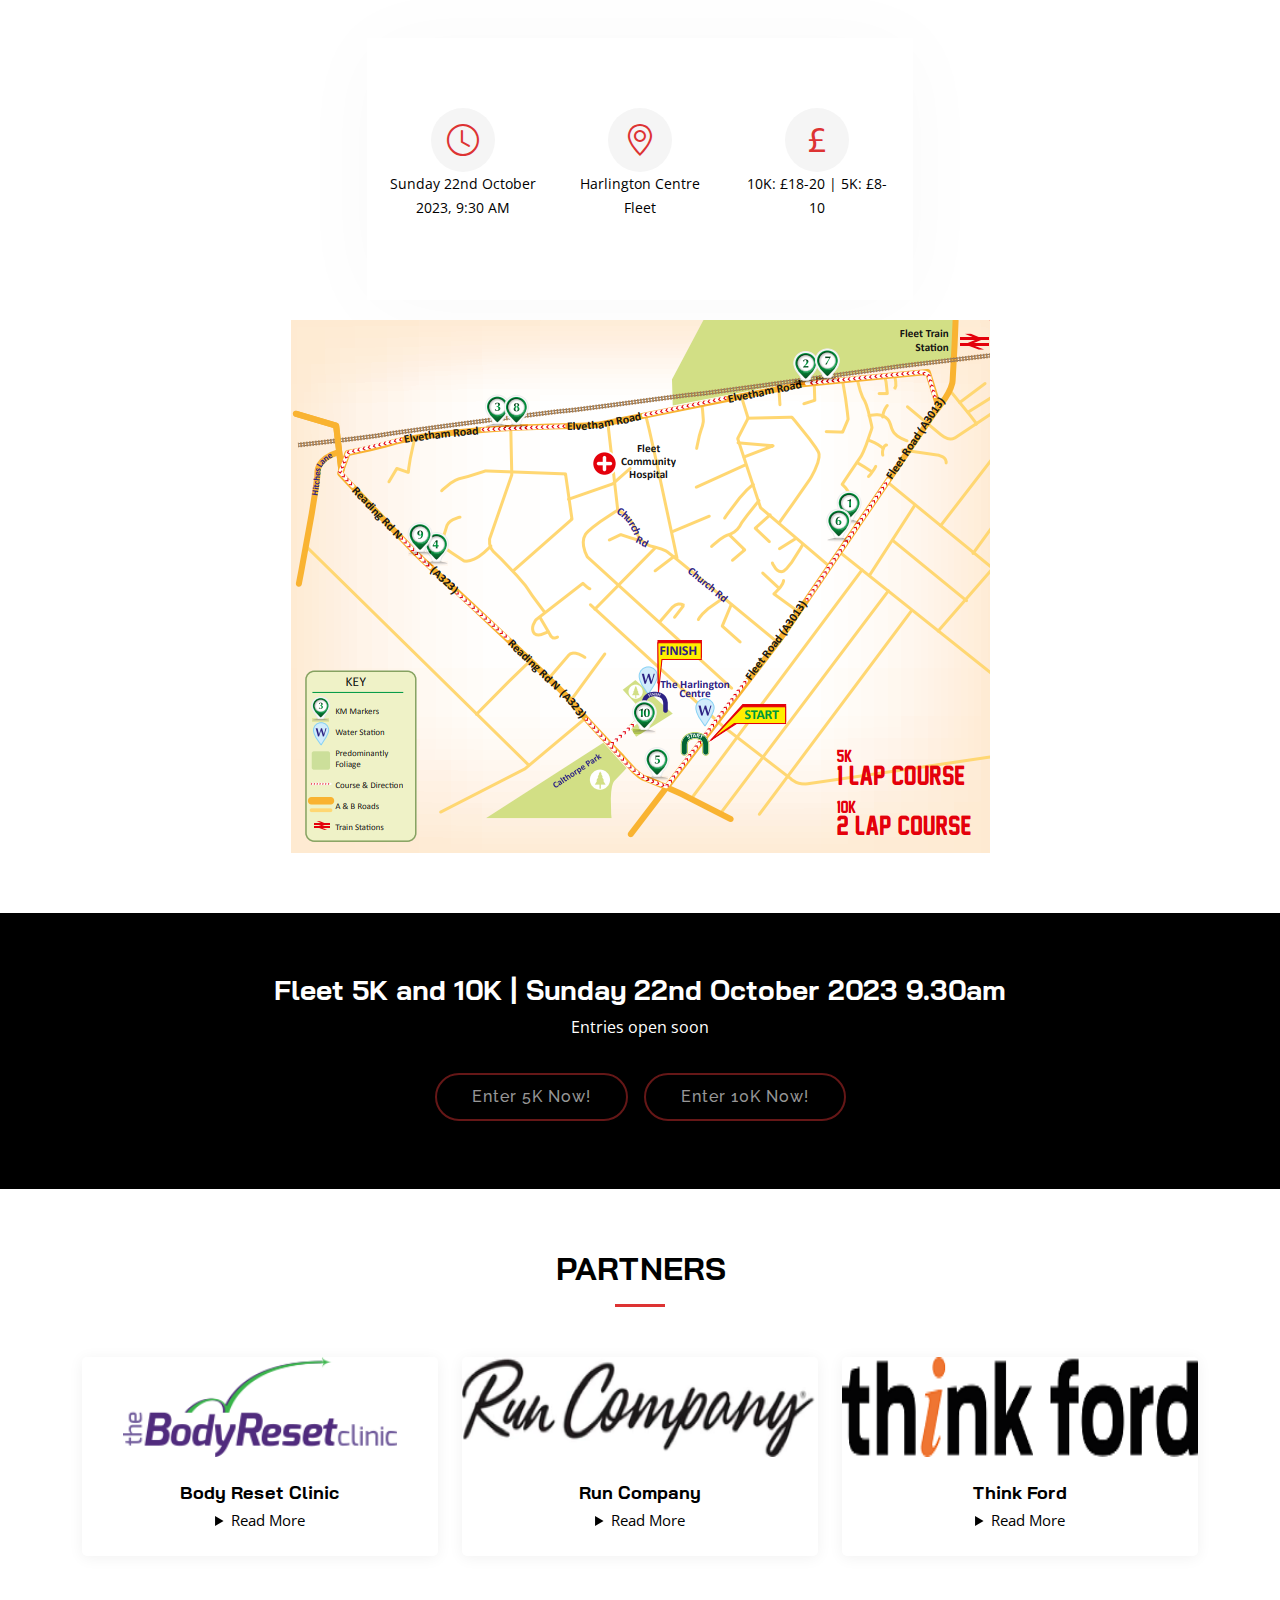
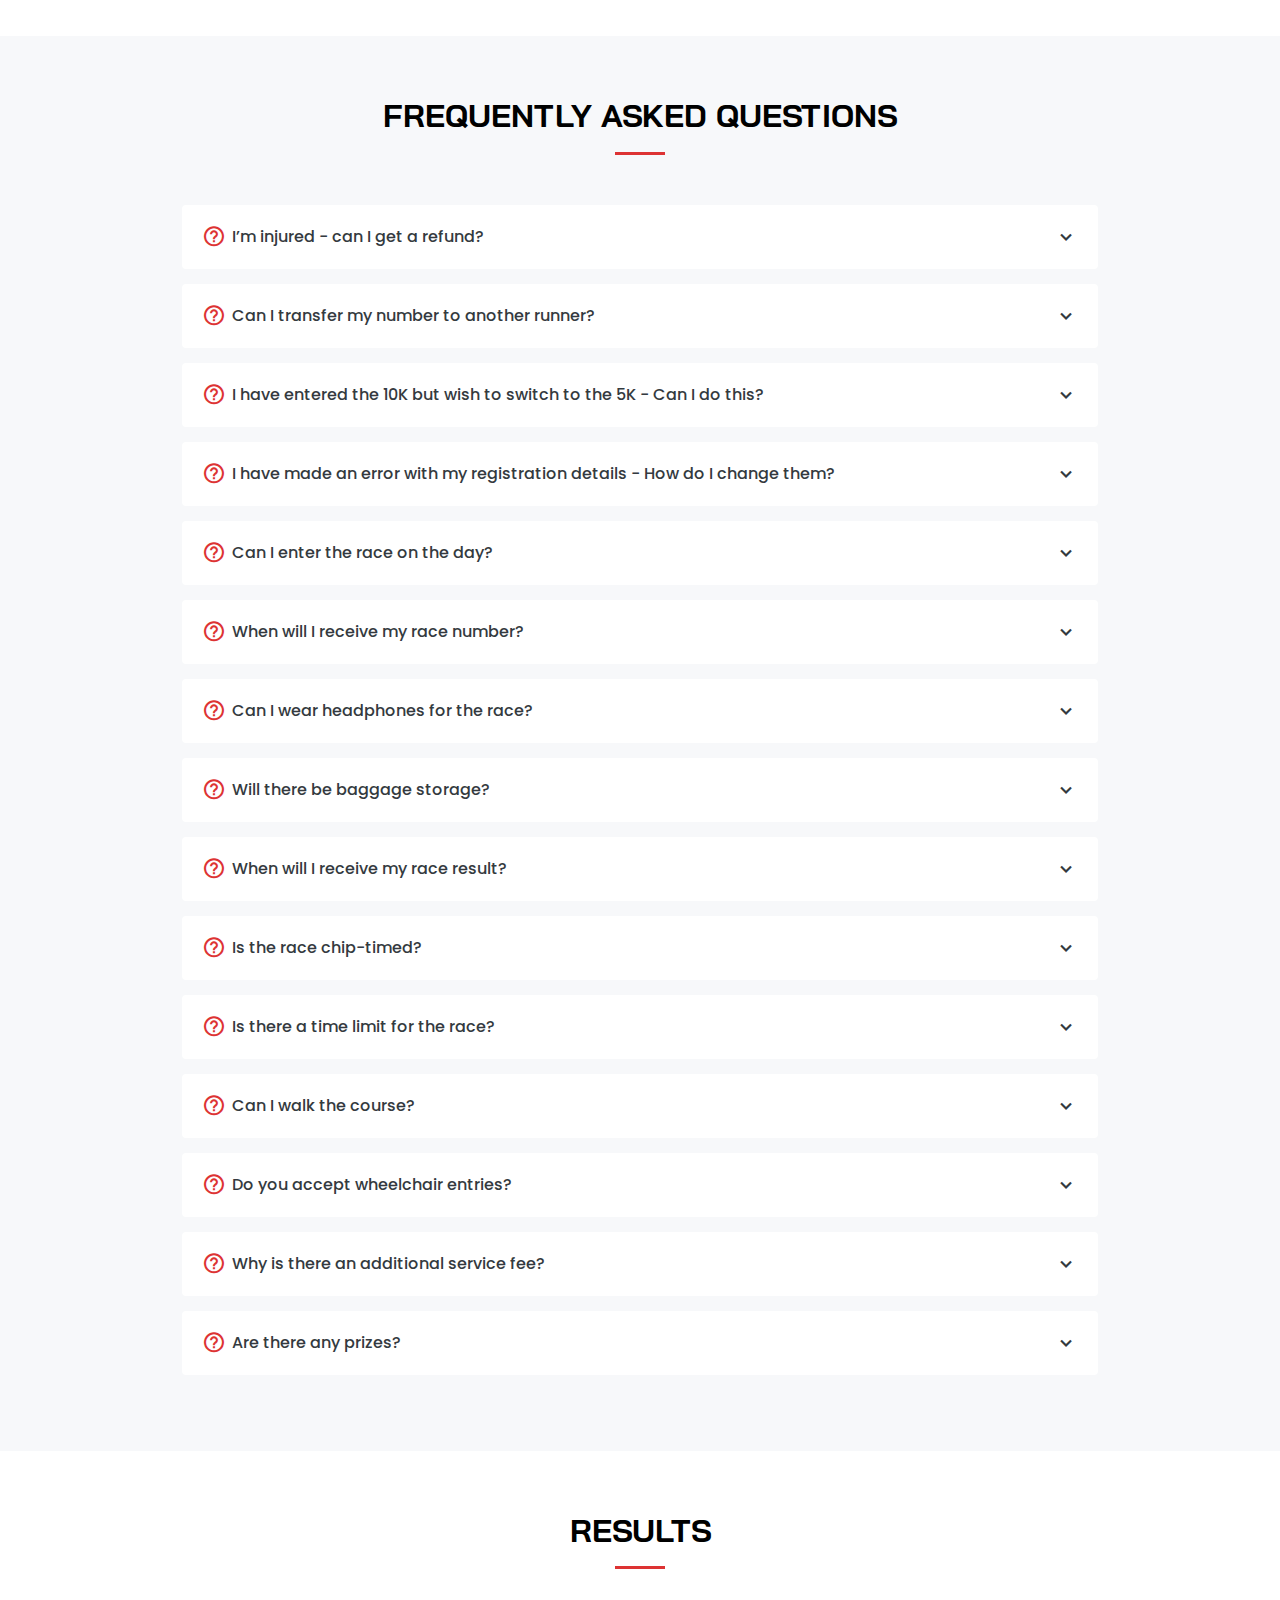
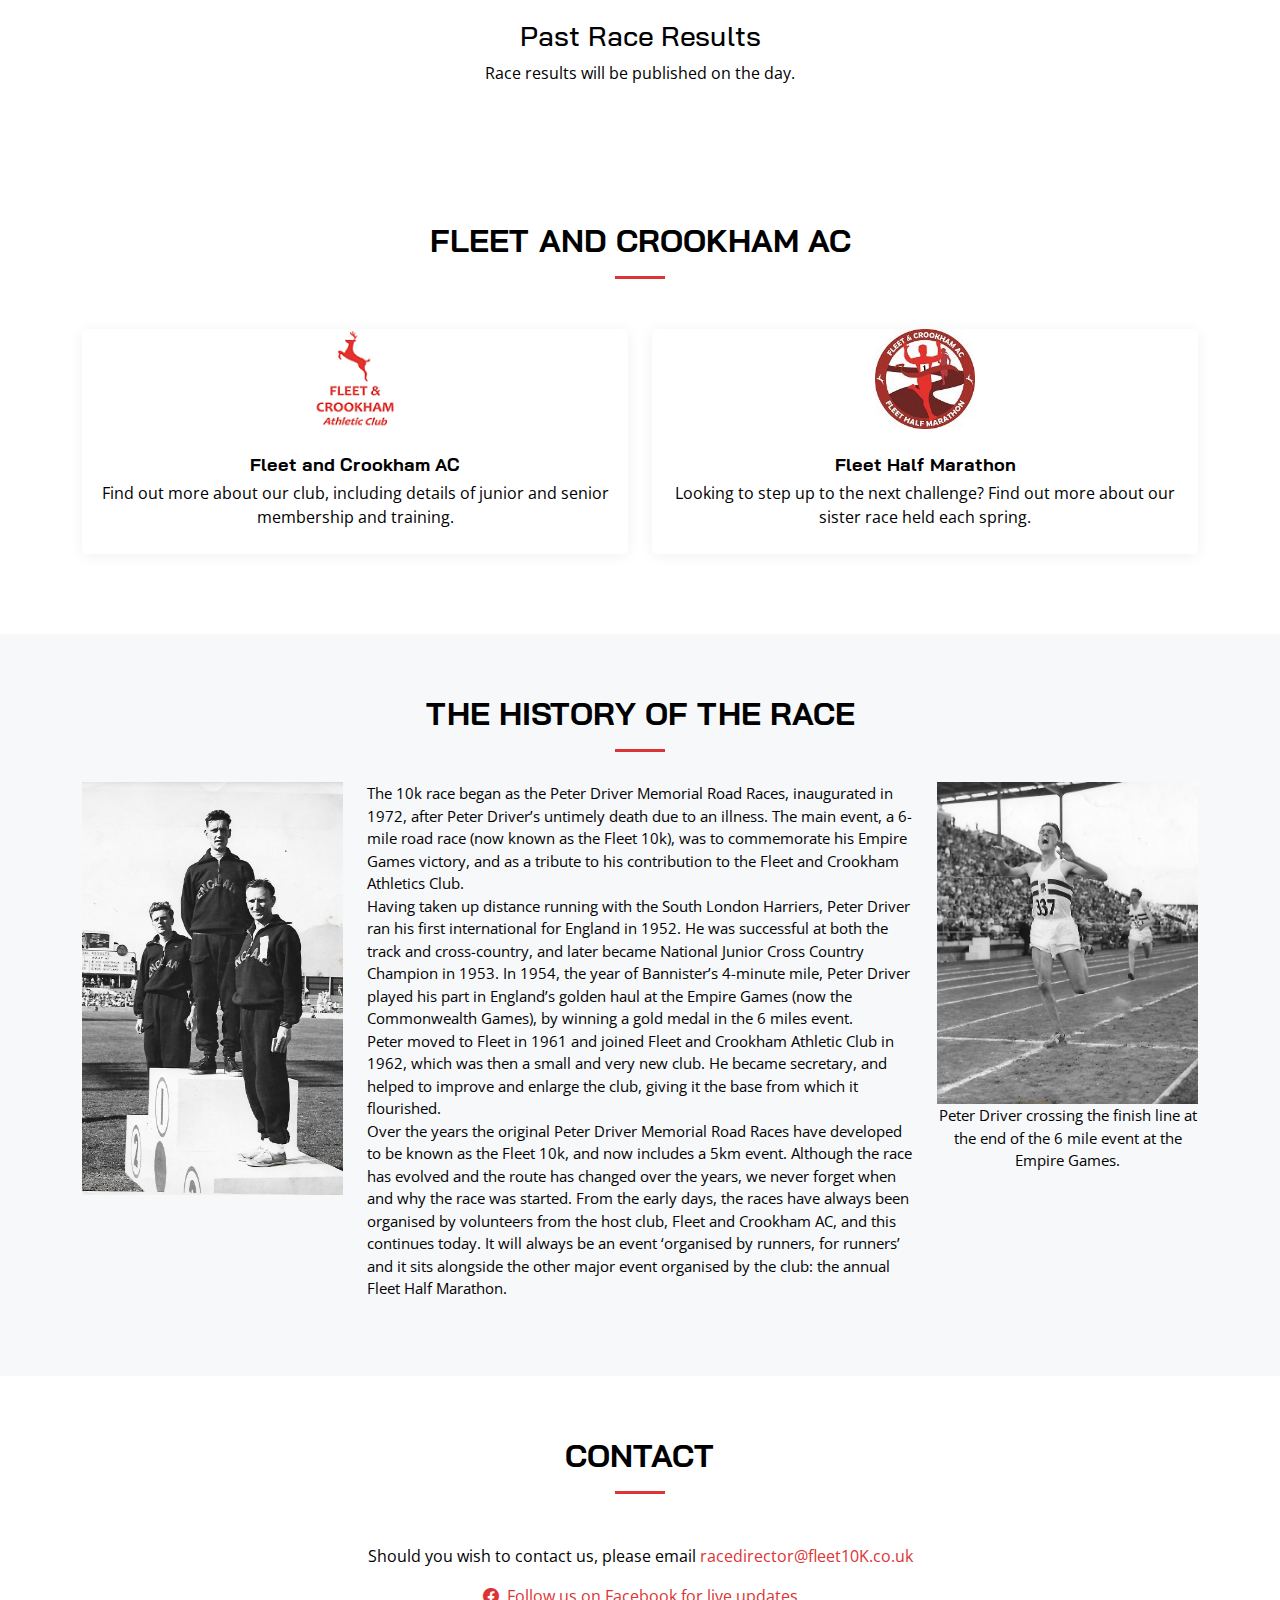
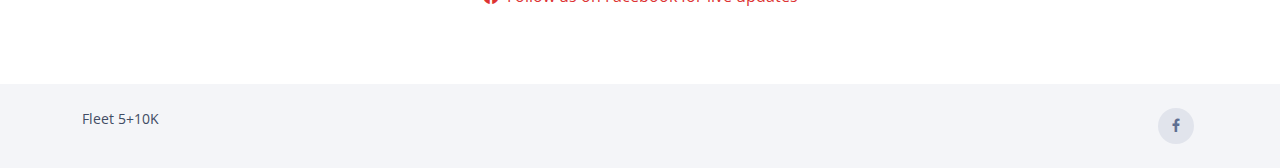
==== commit 80e558e1: "padding added to logo to make it better" ====
--- a/index.html
+++ b/index.html
@@ -90,7 +90,7 @@
       <div class="container">
 
         <div class="row">
-          <div class="col-lg-4">
+          <div class="col-lg-4 text-center">
             <img src="assets/img/about-img.png" class="img-fluid" alt="">
             <div class="row">
               <div class="col facebook">
@@ -487,7 +487,7 @@
           <h2>The History of the Race</h3>
         </div>
         <div class="row">
-          <div class="col-lg-3">
+          <div class="col-lg-3 text-center">
             <img src="assets/img/three-on-a-podium.png" class="img-fluid" alt="">
           </div>
           <div class="col-lg-6 pt-4 pt-lg-0">
@@ -501,7 +501,7 @@
               Over the years the original Peter Driver Memorial Road Races have developed to be known as the Fleet 10k, and now includes a 5km event. Although the race has evolved and the route has changed over the years, we never forget when and why the race was started. From the early days, the races have always been organised by volunteers from the host club, Fleet and Crookham AC, and this continues today. It will always be an event ‘organised by runners, for runners’ and it sits alongside the other major event organised by the club: the annual Fleet Half Marathon.
             </p>              
           </div>
-          <div class="col-lg-3">
+          <div class="col-lg-3 text-center">
             <img src="assets/img/peter-driver.png" class="img-fluid" alt="">
             <p>Peter Driver crossing the finish line at the end of the 6 mile event at the Empire Games.</p>
           </div>
--- a/assets/css/style.css
+++ b/assets/css/style.css
@@ -12,6 +12,7 @@
 body {
   font-family: "Open Sans", sans-serif;
   color: #000000;
+  width: 100%;
 }
 
 a {
@@ -242,7 +243,7 @@
   transition: 0.5s;
 }
 
-@media (max-width: 991px) {
+@media (max-width: 1100px) {
   .mobile-nav-toggle {
     display: block;
   }
@@ -340,6 +341,7 @@
   padding-top: 2%;
   background-size: cover;
   position: relative;
+  padding-bottom: 2%;
 }
 
 @media only screen and (max-width: 768px) {
@@ -605,7 +607,8 @@
 }
 
 .about .list {
-  
+  font-size: 15px;
+  color: #000000;
 }
 
 .about .bi-facebook {
